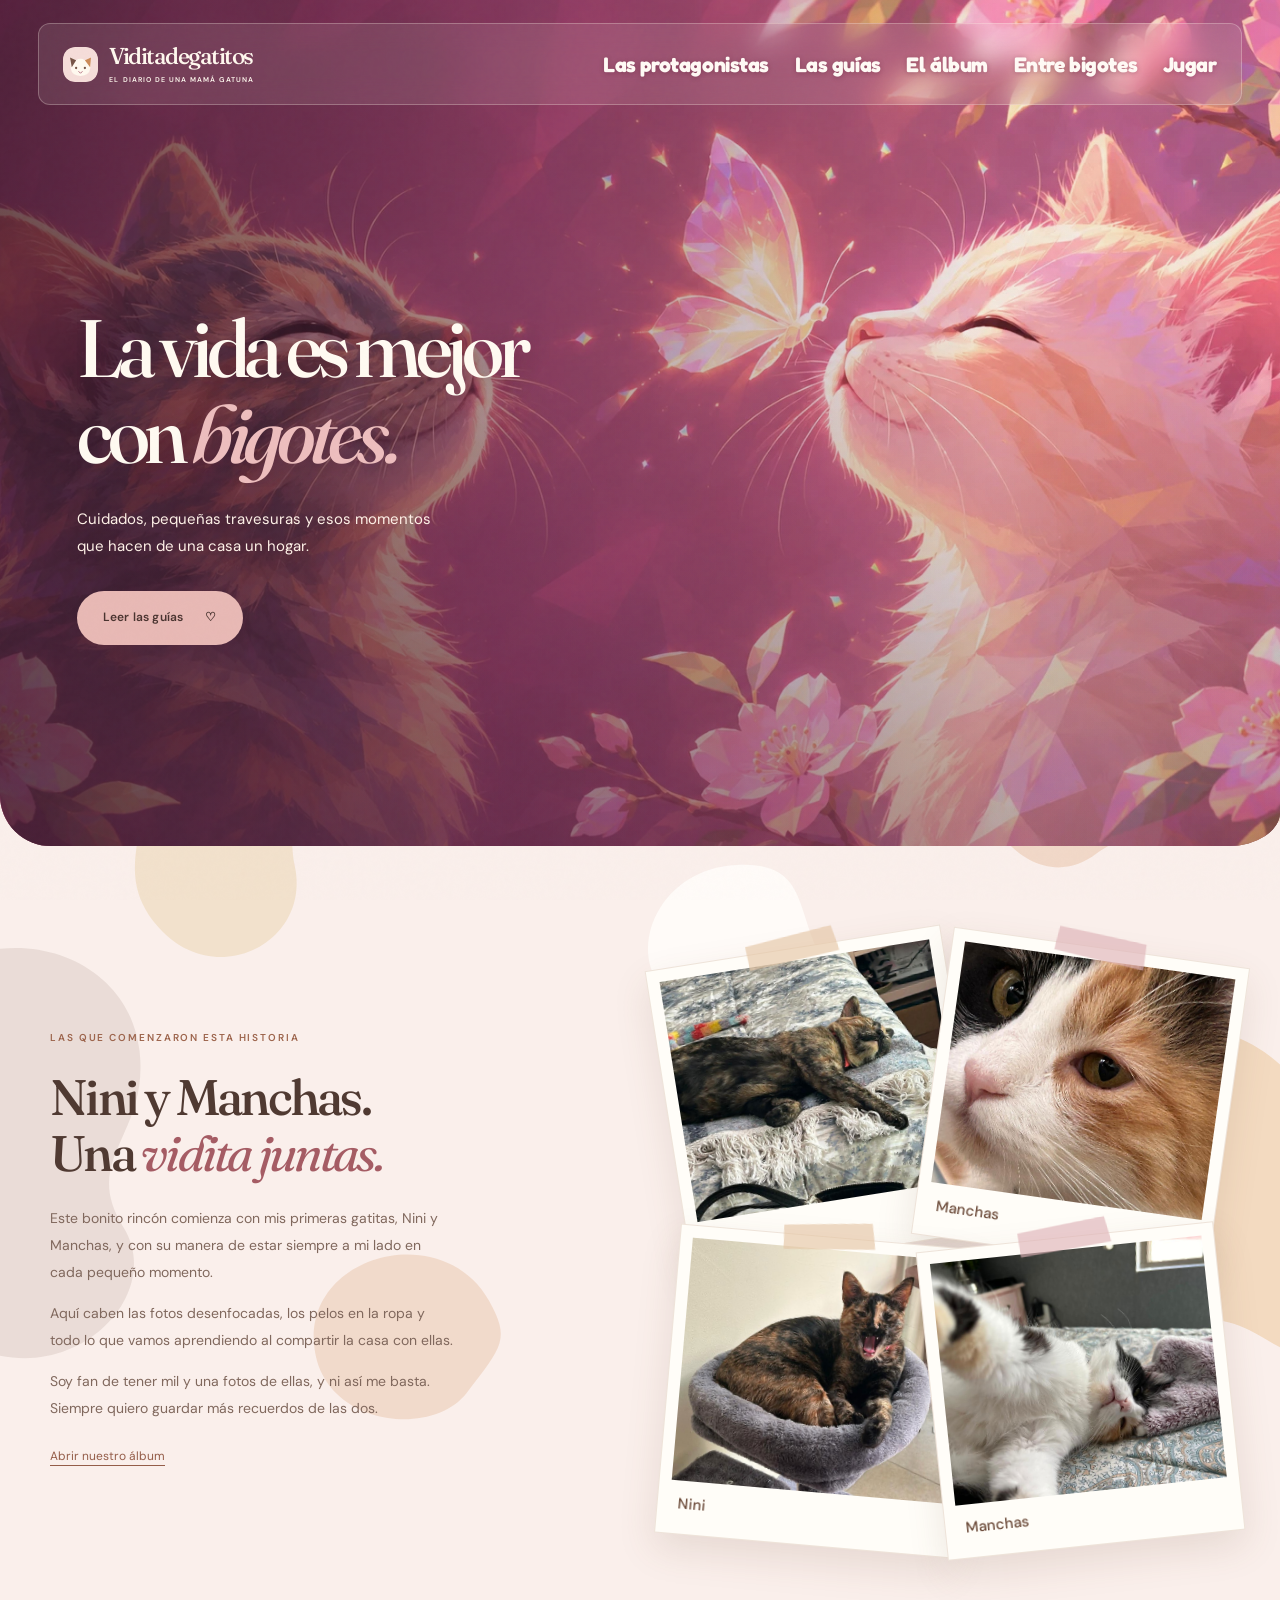
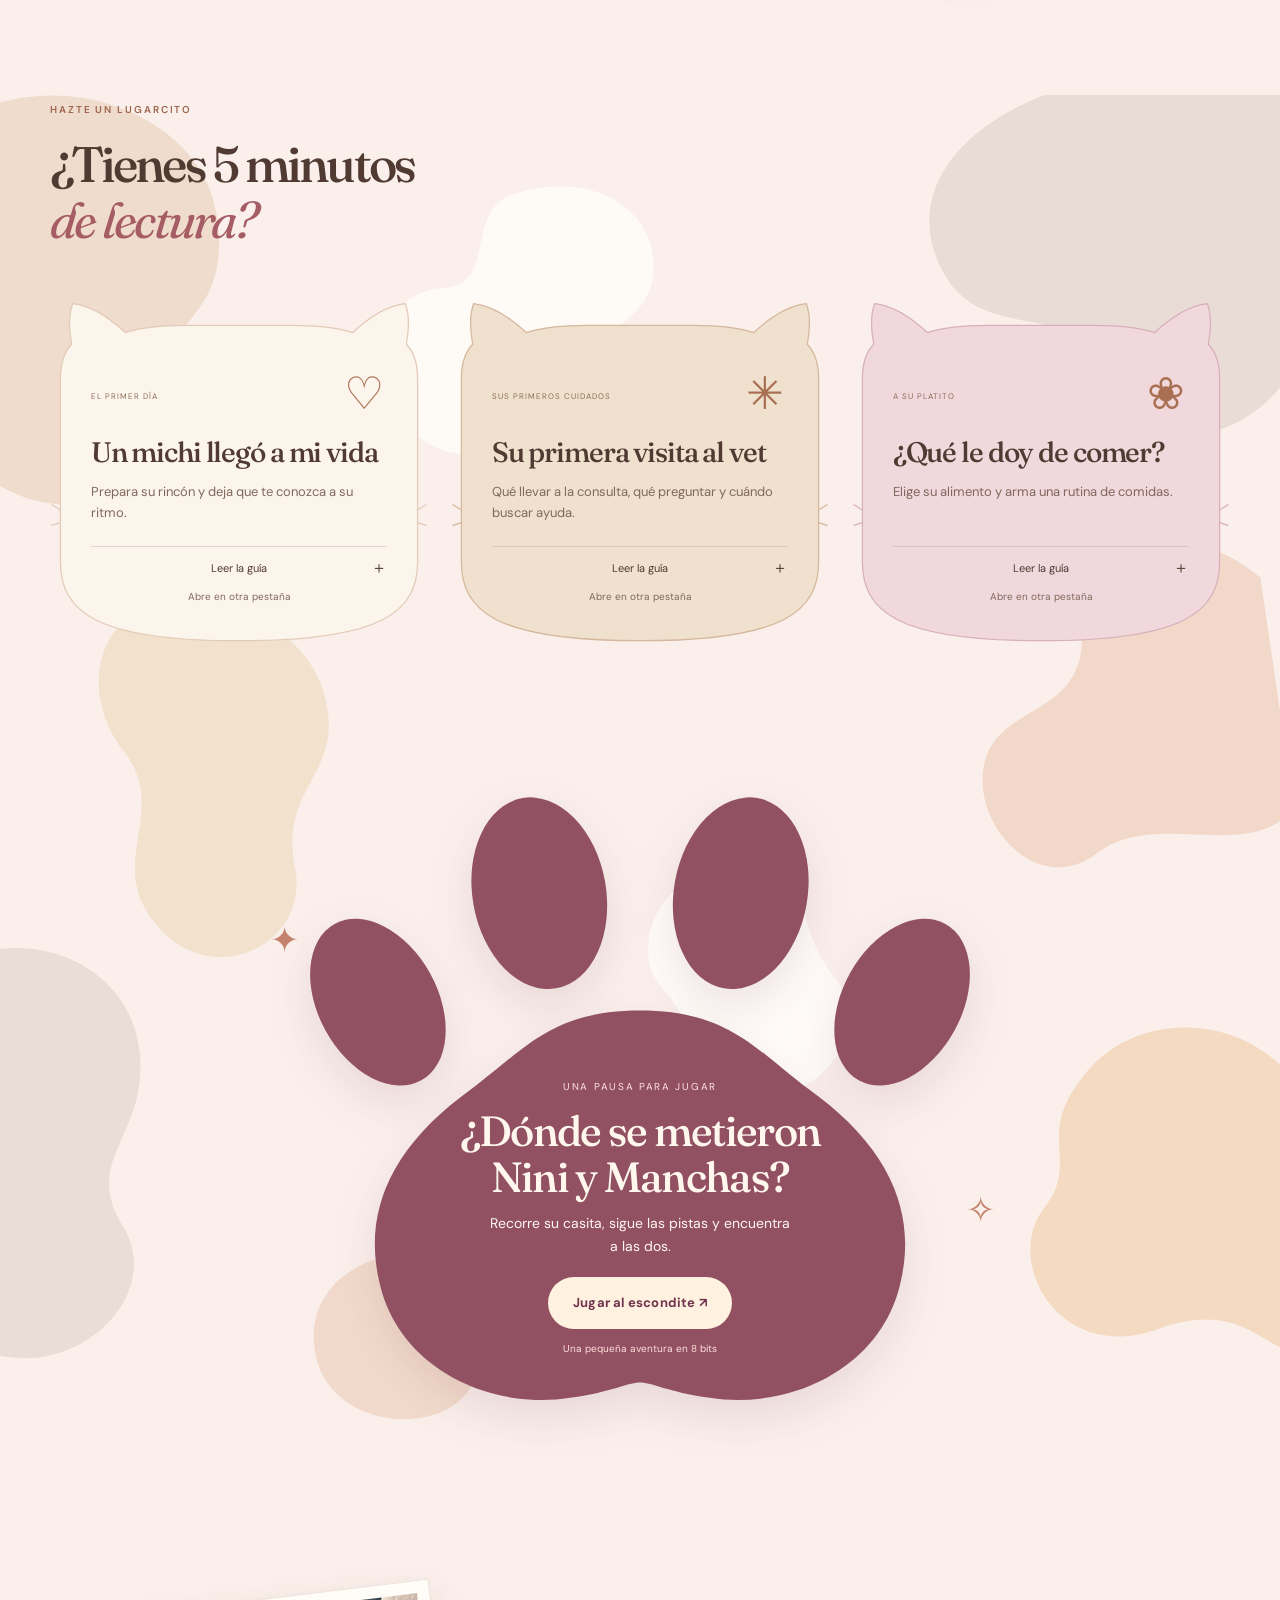
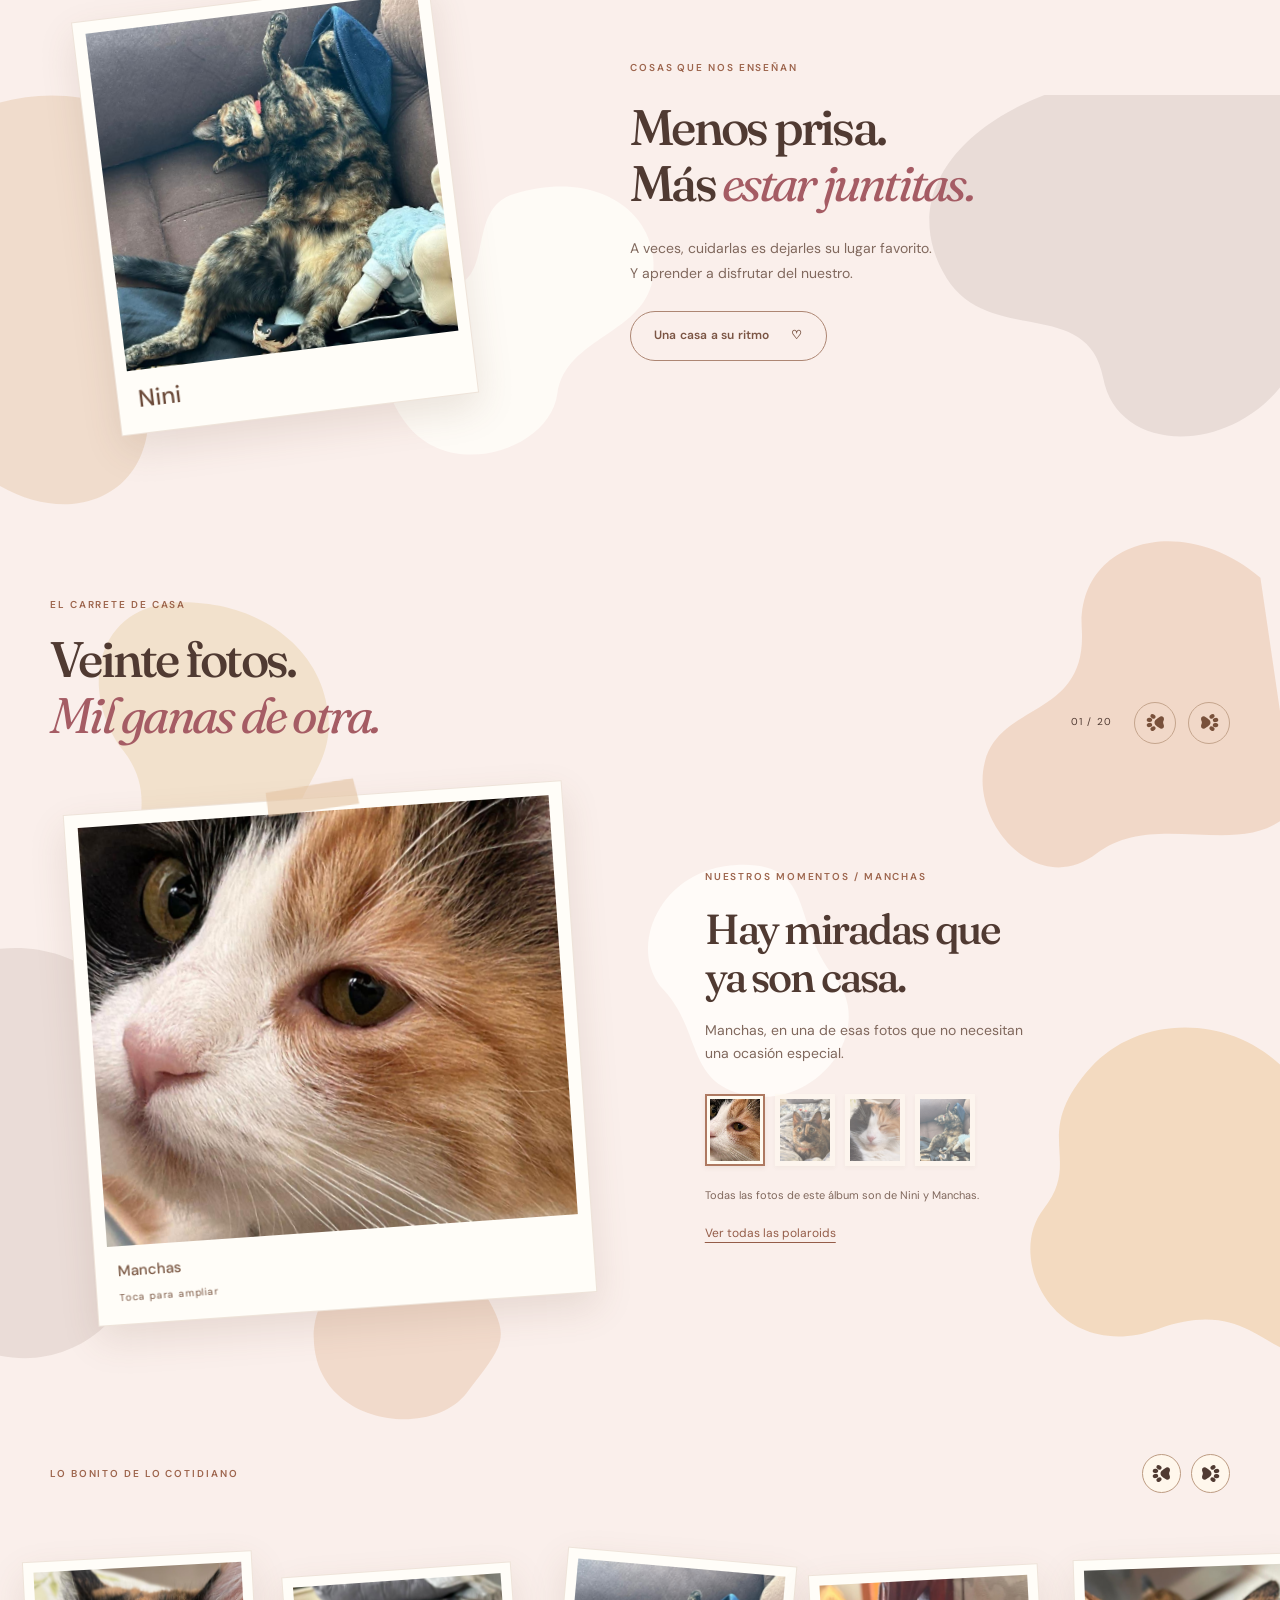
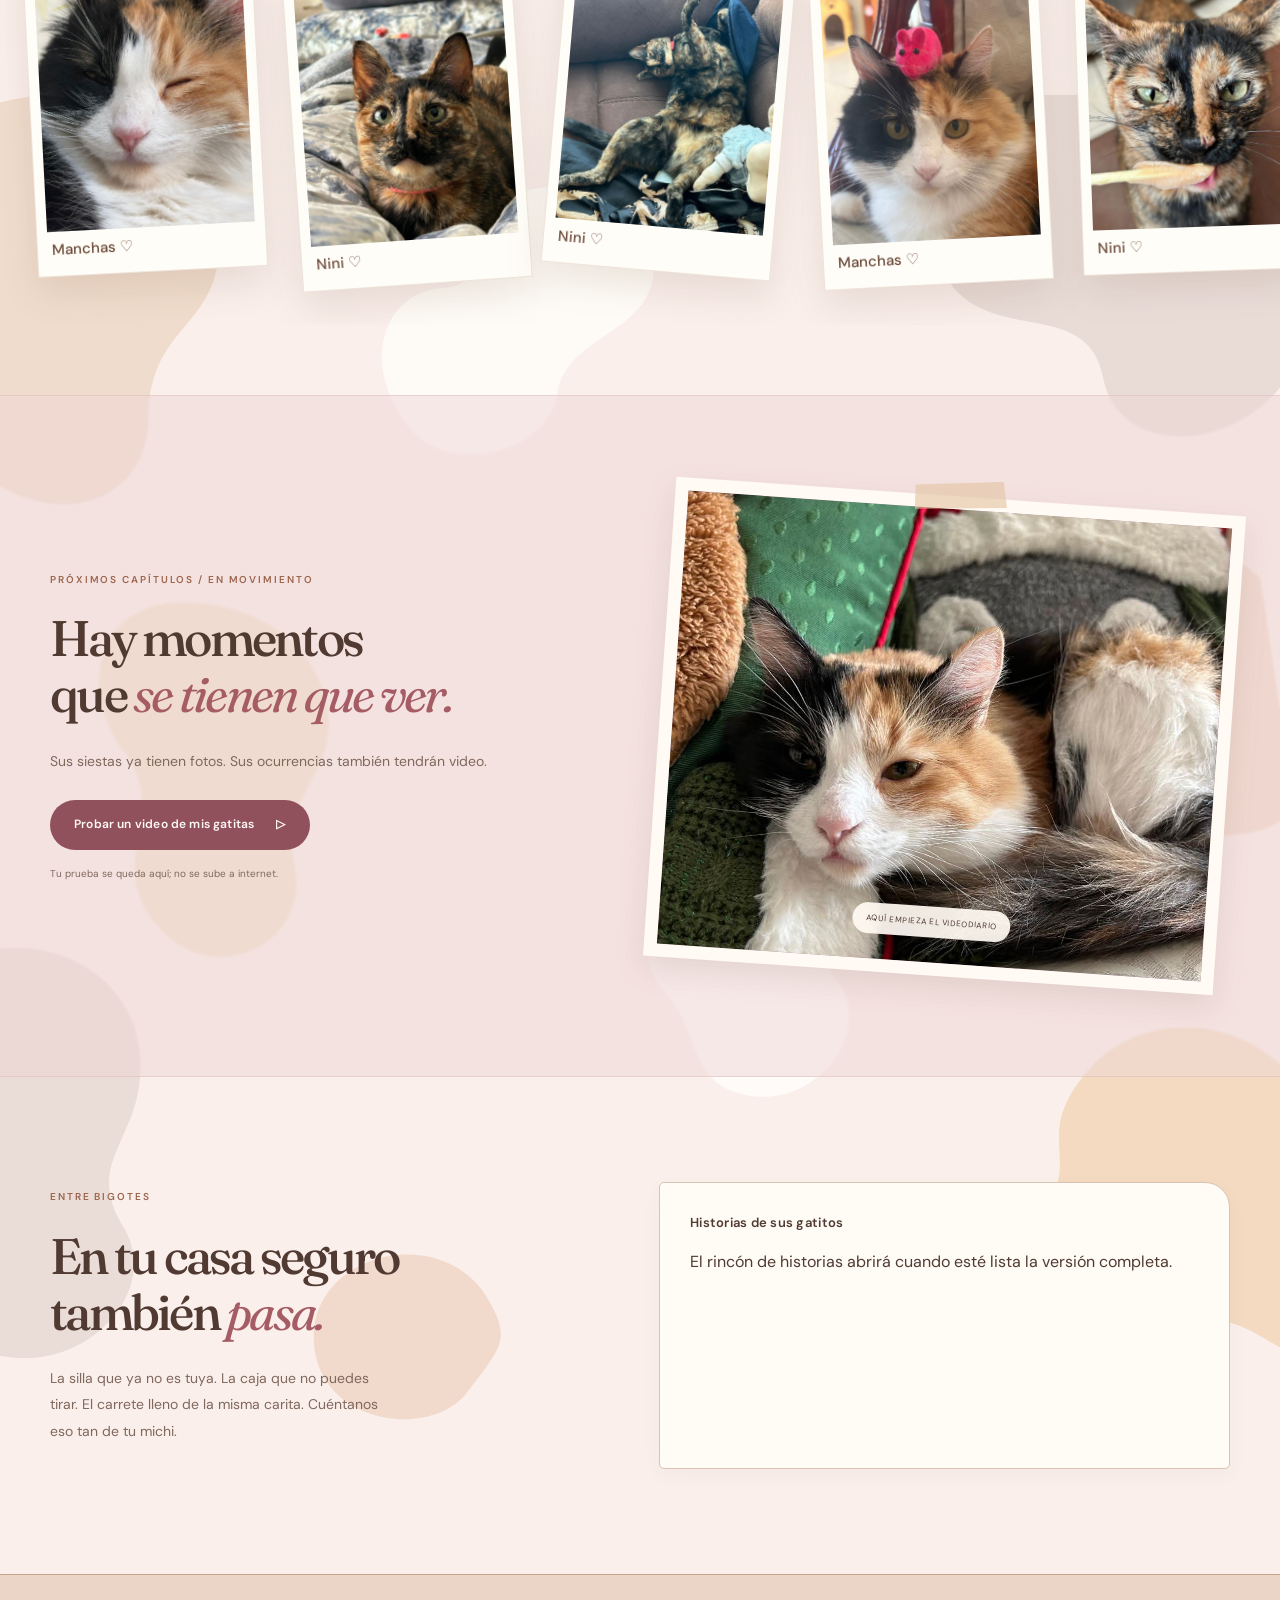
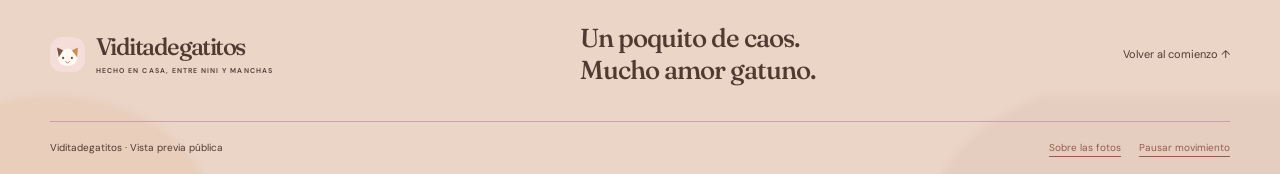
==== index.html @ 6cdc9542 "Corrige menú móvil con enlaces verticales sin desbordamiento" ====
<!doctype html>
<html lang="es"><head><meta charset="utf-8"><meta name="robots" content="noindex"><meta name="viewport" content="width=device-width,initial-scale=1"><meta name="theme-color" content="#f8e5df"><meta name="description" content="Viditadegatitos: el diario de una mamá gatuna. Guías para recibir, cuidar y alimentar a tu gatito, y el álbum de Nini y Manchas."><title>Viditadegatitos · El diario de una mamá gatuna</title><link rel="icon" href="favicon.svg" type="image/svg+xml"><link rel="stylesheet" href="base.css"><link rel="stylesheet" href="natural.css?v=menu-movil-15"><script defer src="home.js"></script><script defer src="natural.js"></script></head>
<body><a class="skip" href="#blog">Ir al diario</a><div class="reading-line" aria-hidden="true"><span></span></div>
<header class="header"><a class="brand" href="#inicio" aria-label="Viditadegatitos, inicio"><img src="favicon.svg" width="35" height="35" alt=""><span>Vidita<span class="brand-rest">degatitos</span><small>EL DIARIO DE UNA MAMÁ GATUNA</small></span></a><button class="menu-toggle" aria-expanded="false" aria-controls="navigation">Menú ☰</button><nav id="navigation" aria-label="Principal"><a href="#nosotras">Las protagonistas</a><a href="#blog">Las guías</a><a href="#album">El álbum</a><a href="#comunidad">Entre bigotes</a><a href="#rincon-juego">Jugar</a></nav></header>
<main id="inicio">
<section class="natural-hero illustrated-hero" aria-labelledby="hero-title">
<div class="hero-art"><img src="portada-prismatica.webp" alt="Ilustración prismática de Nini y un gatito crema frente a una mariposa luminosa" width="1672" height="941" fetchpriority="high"></div>
<div class="natural-hero-content wrap">
<h1 id="hero-title"><span class="line-mask"><span>La vida es mejor</span></span><span class="line-mask"><span>con <em>bigotes.</em></span></span></h1>
<p>Cuidados, pequeñas travesuras y esos momentos<br>que hacen de una casa un hogar.</p>
<div class="hero-actions"><a class="button primary" href="#blog">Leer las guías <span>♡</span></a></div>
</div>
</section>
<section class="section wrap meet-section" id="nosotras"><div class="meet-copy reveal"><span class="eyebrow">LAS QUE COMENZARON ESTA HISTORIA</span><h2>Nini y Manchas.<br>Una <em>vidita juntas.</em></h2><p>Este bonito rincón comienza con mis primeras gatitas, Nini y Manchas, y con su manera de estar siempre a mi lado en cada pequeño momento.</p><p>Aquí caben las fotos desenfocadas, los pelos en la ropa y todo lo que vamos aprendiendo al compartir la casa con ellas.</p><p>Soy fan de tener mil y una fotos de ellas, y ni así me basta. Siempre quiero guardar más recuerdos de las dos.</p><a href="#album" class="text-button">Abrir nuestro álbum</a></div><div class="meet-photos"><div class="meet-paw-trail" aria-hidden="true" inert></div><button class="polaroid meet-nini" data-photo="nini-dormida.png" data-caption="Nini"><span class="tape" aria-hidden="true"></span><img src="nini-dormida.png" alt="Nini dormida sobre una manta" loading="lazy"><span class="polaroid-caption">Nini</span></button><button class="polaroid meet-manchas" data-photo="manchas-primer-plano.png" data-caption="Manchas"><span class="tape" aria-hidden="true"></span><img src="manchas-primer-plano.png" alt="Primer plano de Manchas con los ojos abiertos" loading="lazy"><span class="polaroid-caption">Manchas</span></button><button class="polaroid meet-extra meet-extra-nini" data-photo="nini-rascador.png" data-caption="Nini"><span class="tape" aria-hidden="true"></span><img src="nini-rascador.png" alt="Nini bostezando en su rascador" loading="lazy"><span class="polaroid-caption">Nini</span></button><button class="polaroid meet-extra meet-extra-manchas" data-photo="manchas-recostada.png" data-caption="Manchas"><span class="tape" aria-hidden="true"></span><img src="manchas-recostada.png" alt="Manchas recostada junto a una manta" loading="lazy"><span class="polaroid-caption">Manchas</span></button></div></section>
<section class="section welcome wrap" id="blog" aria-labelledby="guide-heading"><div class="section-heading reveal"><div><span class="eyebrow">HAZTE UN LUGARCITO</span><h2 id="guide-heading">¿Tienes 5 minutos<br><em>de lectura?</em></h2></div></div><div class="door-grid"><a class="door reveal" href="primeros-dias.html" target="_blank" rel="noopener"><svg class="door-cat" viewBox="0 0 400 380" preserveAspectRatio="none" aria-hidden="true" focusable="false"><path class="door-cat-face" d="M 10,86 Q 10,61 22,48 Q 17,20 23,3 Q 49,6 79,35 Q 104,27 143,27 H 257 Q 296,27 321,35 Q 351,6 377,3 Q 383,20 378,48 Q 390,61 390,86 V 289 C 390,344 354,377 200,377 C 46,377 10,344 10,289 Z"/><path class="door-cat-whiskers" d="M 10,232 L 1,226 M 10,246 L 1,249 M 390,232 L 399,226 M 390,246 L 399,249"/></svg><span class="door-number">EL PRIMER DÍA</span><span class="door-symbol" aria-hidden="true">♡</span><h3>Un michi llegó a mi vida</h3><p>Prepara su rincón y deja que te conozca a su ritmo.</p><span class="door-action">Leer la guía <span aria-hidden="true">＋</span></span><span class="new-tab-note">Abre en otra pestaña</span></a><a class="door reveal" href="primeros-cuidados.html" target="_blank" rel="noopener"><svg class="door-cat" viewBox="0 0 400 380" preserveAspectRatio="none" aria-hidden="true" focusable="false"><path class="door-cat-face" d="M 10,86 Q 10,61 22,48 Q 17,20 23,3 Q 49,6 79,35 Q 104,27 143,27 H 257 Q 296,27 321,35 Q 351,6 377,3 Q 383,20 378,48 Q 390,61 390,86 V 289 C 390,344 354,377 200,377 C 46,377 10,344 10,289 Z"/><path class="door-cat-whiskers" d="M 10,232 L 1,226 M 10,246 L 1,249 M 390,232 L 399,226 M 390,246 L 399,249"/></svg><span class="door-number">SUS PRIMEROS CUIDADOS</span><span class="door-symbol" aria-hidden="true">✳</span><h3>Su primera visita al vet</h3><p>Qué llevar a la consulta, qué preguntar y cuándo buscar ayuda.</p><span class="door-action">Leer la guía <span aria-hidden="true">＋</span></span><span class="new-tab-note">Abre en otra pestaña</span></a><a class="door reveal" href="alimentacion.html" target="_blank" rel="noopener"><svg class="door-cat" viewBox="0 0 400 380" preserveAspectRatio="none" aria-hidden="true" focusable="false"><path class="door-cat-face" d="M 10,86 Q 10,61 22,48 Q 17,20 23,3 Q 49,6 79,35 Q 104,27 143,27 H 257 Q 296,27 321,35 Q 351,6 377,3 Q 383,20 378,48 Q 390,61 390,86 V 289 C 390,344 354,377 200,377 C 46,377 10,344 10,289 Z"/><path class="door-cat-whiskers" d="M 10,232 L 1,226 M 10,246 L 1,249 M 390,232 L 399,226 M 390,246 L 399,249"/></svg><span class="door-number">A SU PLATITO</span><span class="door-symbol" aria-hidden="true">❀</span><h3>¿Qué le doy de comer?</h3><p>Elige su alimento y arma una rutina de comidas.</p><span class="door-action">Leer la guía <span aria-hidden="true">＋</span></span><span class="new-tab-note">Abre en otra pestaña</span></a></div></section>
<section class="game-promotion wrap reveal" id="rincon-juego" aria-labelledby="game-promo-title">
<div class="game-paw">
<svg class="game-controller-shape" viewBox="0 0 400 600" preserveAspectRatio="none" aria-hidden="true" focusable="false">
<path class="controller-ears" d="M48 91L57 14Q61 2 73 8L132 48M268 48L327 8Q339 2 343 14L352 91"/>
<path class="controller-body" d="M94 49Q200 22 306 49C363 64 377 146 385 238L396 513Q400 565 370 579Q349 590 329 557L283 497Q270 481 247 481H153Q130 481 117 497L71 557Q51 590 30 579Q0 565 4 513L15 238C23 146 37 64 94 49Z"/>
<path class="controller-panel" d="M89 80Q200 53 311 80Q344 89 351 140L363 377Q366 421 332 430H68Q34 421 37 377L49 140Q56 89 89 80Z"/>
<g class="controller-dpad"><path d="M66 465H80V451H96V465H110V481H96V495H80V481H66Z"/></g>
<g class="controller-buttons"><circle cx="318" cy="452" r="10"/><circle cx="337" cy="474" r="10"/><circle cx="299" cy="474" r="10"/><circle cx="318" cy="496" r="10"/></g>
<circle class="controller-light" cx="195" cy="458" r="4"/><circle class="controller-light" cx="207" cy="458" r="4"/>
</svg>
<svg class="game-paw-shape" viewBox="0 0 720 640" preserveAspectRatio="none" aria-hidden="true" focusable="false">
<g fill="currentColor">
<ellipse cx="105" cy="222" rx="58" ry="87" transform="rotate(-29 105 222)"/>
<ellipse cx="262" cy="116" rx="65" ry="94" transform="rotate(-10 262 116)"/>
<ellipse cx="458" cy="116" rx="65" ry="94" transform="rotate(10 458 116)"/>
<ellipse cx="615" cy="222" rx="58" ry="87" transform="rotate(29 615 222)"/>
<path d="M360 230C272 230 246 270 194 308C129 355 87 417 107 497C127 580 216 619 292 607C334 601 348 592 360 592C372 592 386 601 428 607C504 619 593 580 613 497C633 417 591 355 526 308C474 270 448 230 360 230Z"/>
</g></svg>
<span class="game-paw-spark game-paw-spark-one" aria-hidden="true">✦</span>
<span class="game-paw-spark game-paw-spark-two" aria-hidden="true">✧</span>
<div class="game-paw-copy">
<span class="game-promo-label">UNA PAUSA PARA JUGAR</span>
<h2 id="game-promo-title"><span class="game-title-desktop">¿Dónde se metieron<br>Nini y Manchas?</span><span class="game-title-mobile">Encuentra a<br>Nini y Manchas</span></h2>
<p>Recorre su casita, sigue las pistas y encuentra a las dos.</p>
<a class="button game-promo-button" href="escondite.html"><span class="game-button-desktop">Jugar al escondite <span aria-hidden="true">↗</span></span><span class="game-button-mobile"><span aria-hidden="true">▶</span> JUGAR</span></a>
<span class="game-promo-detail">Una pequeña aventura en 8 bits</span>
</div></div></section>
<section class="breathing-section"><div class="wrap breathing-inner"><div class="breathing-photo reveal"><button class="polaroid" data-photo="foto-04.jpg" data-caption="Nini · hoy el plan es no tener plan"><img src="foto-04.jpg" alt="Nini descansando con una postura muy relajada en el sofá" loading="lazy"><span class="polaroid-caption">El plan de hoy: nada.</span></button></div><div class="reveal breathing-copy"><span class="eyebrow">COSAS QUE NOS ENSEÑAN</span><h2>Menos prisa.<br>Más <em>estar juntitas.</em></h2><p>A veces, cuidarlas es dejarles su lugar favorito.<br>Y aprender a disfrutar del nuestro.</p><button class="button outline" data-article="espacio">Una casa a su ritmo <span>♡</span></button><span class="handwritten">firmado: Nini, desde el sofá</span></div></div></section>
<section class="section wrap album-section-natural" id="album"><div class="section-heading reveal"><div><span class="eyebrow">EL CARRETE DE CASA</span><h2>Veinte fotos.<br><em>Mil ganas de otra.</em></h2></div><div class="album-controls"><span id="album-position" aria-live="polite">01 / 20</span><button id="album-prev" aria-label="Foto anterior"><svg class="paw-arrow paw-left" viewBox="0 0 32 32" aria-hidden="true" focusable="false" fill="currentColor"><ellipse cx="6.7" cy="12.2" rx="3.2" ry="4.2" transform="rotate(-28 6.7 12.2)"/><ellipse cx="12.2" cy="6.8" rx="3.2" ry="4.2" transform="rotate(-10 12.2 6.8)"/><ellipse cx="20" cy="6.8" rx="3.2" ry="4.2" transform="rotate(10 20 6.8)"/><ellipse cx="25.4" cy="12.2" rx="3.2" ry="4.2" transform="rotate(28 25.4 12.2)"/><path d="M16 14.5c-4.4 0-5.6 4.1-8.1 7.1-2.8 3.3-1.1 7.3 2.8 7.3 2.2 0 3.4-1.3 5.3-1.3s3.1 1.3 5.3 1.3c3.9 0 5.6-4 2.8-7.3-2.5-3-3.7-7.1-8.1-7.1z"/></svg></button><button id="album-next" aria-label="Foto siguiente"><svg class="paw-arrow paw-right" viewBox="0 0 32 32" aria-hidden="true" focusable="false" fill="currentColor"><ellipse cx="6.7" cy="12.2" rx="3.2" ry="4.2" transform="rotate(-28 6.7 12.2)"/><ellipse cx="12.2" cy="6.8" rx="3.2" ry="4.2" transform="rotate(-10 12.2 6.8)"/><ellipse cx="20" cy="6.8" rx="3.2" ry="4.2" transform="rotate(10 20 6.8)"/><ellipse cx="25.4" cy="12.2" rx="3.2" ry="4.2" transform="rotate(28 25.4 12.2)"/><path d="M16 14.5c-4.4 0-5.6 4.1-8.1 7.1-2.8 3.3-1.1 7.3 2.8 7.3 2.2 0 3.4-1.3 5.3-1.3s3.1 1.3 5.3 1.3c3.9 0 5.6-4 2.8-7.3-2.5-3-3.7-7.1-8.1-7.1z"/></svg></button></div></div><div class="album-stage reveal"><button class="album-main polaroid" id="album-main" data-photo="foto-01.jpg" data-caption="Manchas · un primer plano muy suyo"><span class="tape" aria-hidden="true"></span><img id="album-cover" src="foto-01.jpg" alt="Primer plano de Manchas, la gatita tricolor" loading="lazy"><span class="album-open">Manchas, muy de cerquita <small>toca para ampliar ♡</small></span></button><div class="album-story"><span class="eyebrow" id="album-tag">NUESTROS MOMENTOS / MANCHAS</span><h3 id="album-title">Hay miradas que<br>ya son casa.</h3><p id="album-description">Manchas, en una de esas fotos que no necesitan una ocasión especial.</p><span class="handwritten" id="album-note">una más para el carrete ♡</span><div class="album-thumbs"><button data-slide="0" class="selected" aria-label="Ver primer plano de Manchas" aria-pressed="true"><img src="foto-01.jpg" alt=""></button><button data-slide="15" aria-label="Ver primer plano de Nini" aria-pressed="false"><img src="foto-16.jpg" alt=""></button><button data-slide="19" aria-label="Ver Manchas guiñando un ojo" aria-pressed="false"><img src="foto-20.jpg" alt=""></button><button data-slide="3" aria-label="Ver Nini en el sofá" aria-pressed="false"><img src="foto-04.jpg" alt=""></button></div><small>Todas las fotos de este álbum son de Nini y Manchas.</small><button class="text-button contact-sheet-toggle" id="show-wall" aria-expanded="false" aria-controls="photo-wall">Ver todas las polaroids</button></div></div><div class="photo-wall" id="photo-wall" hidden></div></section>
<section class="section film-section" aria-label="Más recuerdos de las gatitas"><div class="film-heading wrap"><span class="eyebrow">LO BONITO DE LO COTIDIANO</span><span class="handwritten">desliza, hay más recuerdos…</span><div class="film-buttons"><button id="film-prev" aria-label="Recuerdos anteriores"><svg class="paw-arrow paw-left" viewBox="0 0 32 32" aria-hidden="true" focusable="false" fill="currentColor"><ellipse cx="6.7" cy="12.2" rx="3.2" ry="4.2" transform="rotate(-28 6.7 12.2)"/><ellipse cx="12.2" cy="6.8" rx="3.2" ry="4.2" transform="rotate(-10 12.2 6.8)"/><ellipse cx="20" cy="6.8" rx="3.2" ry="4.2" transform="rotate(10 20 6.8)"/><ellipse cx="25.4" cy="12.2" rx="3.2" ry="4.2" transform="rotate(28 25.4 12.2)"/><path d="M16 14.5c-4.4 0-5.6 4.1-8.1 7.1-2.8 3.3-1.1 7.3 2.8 7.3 2.2 0 3.4-1.3 5.3-1.3s3.1 1.3 5.3 1.3c3.9 0 5.6-4 2.8-7.3-2.5-3-3.7-7.1-8.1-7.1z"/></svg></button><button id="film-next" aria-label="Más recuerdos"><svg class="paw-arrow paw-right" viewBox="0 0 32 32" aria-hidden="true" focusable="false" fill="currentColor"><ellipse cx="6.7" cy="12.2" rx="3.2" ry="4.2" transform="rotate(-28 6.7 12.2)"/><ellipse cx="12.2" cy="6.8" rx="3.2" ry="4.2" transform="rotate(-10 12.2 6.8)"/><ellipse cx="20" cy="6.8" rx="3.2" ry="4.2" transform="rotate(10 20 6.8)"/><ellipse cx="25.4" cy="12.2" rx="3.2" ry="4.2" transform="rotate(28 25.4 12.2)"/><path d="M16 14.5c-4.4 0-5.6 4.1-8.1 7.1-2.8 3.3-1.1 7.3 2.8 7.3 2.2 0 3.4-1.3 5.3-1.3s3.1 1.3 5.3 1.3c3.9 0 5.6-4 2.8-7.3-2.5-3-3.7-7.1-8.1-7.1z"/></svg></button></div></div><div class="film-strip" id="film-strip" tabindex="0" aria-label="Carrusel de polaroids"></div></section>
<section class="video-section section" id="videos"><div class="wrap video-layout"><div class="video-copy reveal"><span class="eyebrow">PRÓXIMOS CAPÍTULOS / EN MOVIMIENTO</span><h2>Hay momentos<br>que <em>se tienen que ver.</em></h2><p>Sus siestas ya tienen fotos. Sus ocurrencias también tendrán video.</p><label class="button primary" for="video-file">Probar un video de mis gatitas <span>▷</span></label><input hidden type="file" id="video-file" accept="video/mp4,video/webm,video/ogg"><p class="quiet" id="video-status" role="status">Tu prueba se queda aquí; no se sube a internet.</p></div><div class="video-polaroid reveal"><span class="tape" aria-hidden="true"></span><div class="video-frame" id="video-preview"><img src="foto-13.jpg" alt="Manchas descansando en casa junto a una prenda navideña" loading="lazy"><span class="video-label">AQUÍ EMPIEZA EL VIDEODIARIO</span></div><span class="handwritten video-caption">escenas de una vidita con gatitos</span></div></div></section>
<section class="section wrap community" id="comunidad"><div class="community-intro reveal"><span class="eyebrow">ENTRE BIGOTES</span><h2>En tu casa seguro<br>también <em>pasa.</em></h2><p>La silla que ya no es tuya. La caja que no puedes tirar. El carrete lleno de la misma carita. Cuéntanos eso tan de tu michi.</p><span class="handwritten">aquí nos entendemos ♡</span></div><div class="comment-area reveal"><h3 class="community-subtitle">Historias de sus gatitos</h3><p>El rincón de historias abrirá cuando esté lista la versión completa.</p></div></section>
</main>
<footer><div class="footer-top wrap"><a class="brand" href="#inicio"><img src="favicon.svg" width="35" height="35" alt=""><span>Vidita<span class="brand-rest">degatitos</span><small>HECHO EN CASA, ENTRE NINI Y MANCHAS</small></span></a><p>Un poquito de caos.<br>Mucho amor gatuno.</p><a href="#inicio">Volver al comienzo ↑</a></div><div class="footer-bottom wrap"><span>Viditadegatitos · Vista previa pública</span><button class="text-button" id="credits">Sobre las fotos</button><button class="text-button" id="motion-toggle" aria-pressed="true">Pausar movimiento</button></div></footer>
<dialog id="reader" aria-label="Lectura del diario"><button class="close-dialog" aria-label="Cerrar artículo">×</button><div id="reader-content"></div></dialog><dialog id="lightbox" aria-label="Fotografía ampliada"><button class="close-dialog" aria-label="Cerrar fotografía">×</button><img id="lightbox-image" alt=""><p id="lightbox-caption" class="handwritten"></p></dialog><dialog id="journey" aria-labelledby="journey-title"><button class="close-dialog" aria-label="Cerrar recorrido">×</button><div id="journey-content"></div></dialog><div id="toast" role="status" aria-live="polite"></div>
</body></html>
---- base.css ----
@import url('https://fonts.googleapis.com/css2?family=Cormorant+Garamond:ital,wght@0,400;0,500;0,600;1,400;1,500&family=DM+Sans:wght@400;500;600;700&family=Caveat:wght@400;500&display=swap');
:root{--paper:#fff9f4;--pink:#f6d4de;--light:#fceaf0;--rose:#863853;--ink:#593541;--muted:#826871;--line:#dec6cb;--serif:'Cormorant Garamond',Georgia,serif;--sans:'DM Sans',Arial,sans-serif;--hand:'Caveat','Segoe Print',cursive}*{box-sizing:border-box}html{scroll-behavior:smooth;scroll-padding-top:85px}body{margin:0;background:var(--paper);color:var(--ink);font:16px/1.65 var(--sans)}h1,h2,h3,p,figure{margin:0}h1,h2,h3{font-family:var(--serif);font-weight:500;line-height:1.04}h2{font-size:clamp(40px,4.6vw,65px);letter-spacing:-.035em}h2 em,h1 em{font-weight:400;color:var(--rose)}a{color:inherit;text-decoration:none}button,input,textarea{font:inherit;color:inherit}button{cursor:pointer}button,a,label{-webkit-tap-highlight-color:transparent}img{max-width:100%;display:block;object-fit:cover}button:focus-visible,a:focus-visible,input:focus-visible,textarea:focus-visible{outline:3px solid #a35474;outline-offset:5px}button{border:0}button:disabled{opacity:.5;cursor:default}.wrap{width:min(1240px,calc(100% - 100px));margin-inline:auto}.eyebrow{font:600 10px/1.6 var(--sans);letter-spacing:.19em;color:var(--rose)}.announcement{background:var(--rose);color:#fff0f4;font-size:11px;letter-spacing:.03em;text-align:center;padding:7px 15px}.announcement span{margin-left:20px}.header{position:sticky;top:0;z-index:30;display:flex;justify-content:space-between;align-items:center;gap:25px;padding:18px 4%;background:#fff9f4ed;backdrop-filter:blur(12px);border-bottom:1px solid #dec6cb80}.brand{font-family:var(--serif);font-size:27px;display:flex;gap:13px;align-items:center;line-height:1.05}.brand-icon{color:var(--rose);font-size:37px}.brand small{display:block;font:500 8px var(--sans);letter-spacing:.15em;margin-top:7px}.header nav{display:flex;gap:30px;font-size:12px}.header nav a{position:relative}.header nav a:after{content:'';position:absolute;bottom:-6px;left:0;right:100%;height:1px;background:var(--rose);transition:right .2s}.header nav a:hover:after{right:0}.saved-open{background:transparent;font-size:30px;line-height:1;padding:5px 10px;display:flex;gap:8px;align-items:center}.saved-open span{font-size:11px}.menu-toggle{display:none}.hero{padding:20px 22px 0}.scene{position:relative;height:min(665px,calc(100vh - 155px));min-height:510px;overflow:hidden;background:#f6d9d5}.scene-art{position:absolute;height:100%;width:100%;object-position:center 58%;transition:filter 1.2s,transform 1.2s}.scene-wash{position:absolute;inset:0;background:linear-gradient(90deg,#fff3ecdb 0%,#fff3ec96 28%,transparent 59%);pointer-events:none}.hero-copy{position:absolute;left:5%;top:13%;width:55%;z-index:2;pointer-events:none}.hero-copy h1{font-size:clamp(45px,5.5vw,83px);letter-spacing:-.045em;margin:20px 0 24px}.hero-copy>p:not(.eyebrow){font-size:15px;color:#694a51;line-height:1.8;margin-bottom:28px}.button{display:inline-flex;align-items:center;justify-content:center;gap:22px;padding:14px 23px;font-size:12px;font-weight:600;letter-spacing:.015em;border:1px solid transparent;transition:transform .25s,background .25s;pointer-events:auto}.button:hover{transform:translateY(-3px)}.primary{background:var(--rose);color:white}.primary:hover{background:#6d2942}.outline{background:transparent;border-color:#b48392;color:var(--rose)}.handwritten{font:500 25px/1.3 var(--hand);color:var(--rose)}.hero-copy>.handwritten{display:block;transform:rotate(-4deg);margin:17px 0 0 35px}.scene-hint{position:absolute;left:5%;bottom:27px;font-size:9px;font-weight:600;letter-spacing:.12em;display:flex;gap:10px;align-items:center;background:#fff9f4d9;padding:10px 14px}.hint-dot{width:6px;height:6px;background:var(--rose);border-radius:50%}.hotspot{position:absolute;z-index:3;background:transparent;padding:10px;display:flex;align-items:center;gap:8px;transform:translate(-50%,-50%);isolation:isolate}.hotspot>span{height:35px;width:35px;display:grid;place-items:center;border:1px solid #fff9f4;border-radius:50%;background:#fff9f4df;color:var(--rose);font-size:25px;box-shadow:0 0 0 7px #fff5f24d;transition:transform .3s}.hotspot:hover>span,.hotspot:focus-visible>span{transform:scale(1.15);background:var(--rose);color:white}.hotspot b{background:#fff9f4eb;padding:5px 9px;font-size:10px;line-height:1.4;font-weight:500;opacity:0;transform:translateX(-4px);transition:.2s;white-space:nowrap}.hotspot:hover b,.hotspot:focus-visible b,.scene.exploring .hotspot b{opacity:1;transform:none}.hs-books{left:51%;top:78%}.hs-cat{left:77%;top:59%}.hs-bowl{left:85%;top:85%}.hs-window{left:83%;top:28%}.hotspot.discovered>span{background:var(--rose);color:white}.discovery{position:absolute;right:25px;bottom:23px;background:#fff9f4e8;padding:9px 14px;font-size:10px;display:flex;gap:15px;align-items:center}.discovery span:last-child{font-size:16px;letter-spacing:3px;color:var(--rose)}.scene-response{position:absolute;z-index:6;right:5%;top:8%;background:#fff9f4f5;border:1px solid #dcaebf;padding:18px 22px;width:min(300px,65%);font-family:var(--hand);font-size:24px;line-height:1.3;box-shadow:0 5px 30px #733c4c16}.scene-response[hidden]{display:none}.scene.evening .scene-art{filter:sepia(.12) saturate(.85) brightness(.8) hue-rotate(328deg)}.scene.evening{background:#be8194}.hero-caption{display:flex;justify-content:space-between;gap:20px;padding:17px 0;font-size:9px;letter-spacing:.1em;color:var(--muted);align-items:center}.hero-caption button{background:transparent;padding:0;border-bottom:1px solid var(--line);font-size:11px;letter-spacing:0}.ribbon{background:var(--pink);padding:15px 20px;display:flex;justify-content:space-around;gap:25px;overflow:hidden;white-space:nowrap;font-size:9px;letter-spacing:.16em;border-block:1px solid #e5b7c6}.ribbon i{font-size:19px;font-style:normal;line-height:1;color:var(--rose)}.section{padding-block:85px}.welcome{text-align:center}.welcome h2{margin:17px 0}.welcome>p{font-size:14px;color:var(--muted)}.door-grid{display:grid;grid-template-columns:repeat(3,1fr);gap:20px;margin-top:43px}.door{text-align:left;background:#f9e2e8;border:1px solid #eac4cf;padding:26px 28px 0;position:relative;overflow:hidden;transition:transform .3s,box-shadow .3s}.door:nth-child(2){background:#f3e6d2;border-color:#e3cfb5}.door:nth-child(3){background:#ece6ef;border-color:#d7c9dc}.door:hover{transform:translateY(-7px);box-shadow:0 12px 30px #5c304514}.door-number{font-size:8px;letter-spacing:.13em}.door-symbol{font-size:50px;line-height:1;display:block;color:var(--rose);margin:23px 0 15px;transition:transform .4s}.door:hover .door-symbol{transform:rotate(15deg)}.door h3{font-size:36px;letter-spacing:-.02em}.door p{font-size:12px;color:var(--muted);margin:17px 0 23px}.door-action{display:flex;justify-content:space-between;gap:12px;border-top:1px solid #c8a9b278;padding:16px 0;font-size:10px}.door-action>span{font-size:17px;line-height:1}.journal-section{background:#fbeef0;border-block:1px solid #ecd8df}.section-heading{display:flex;justify-content:space-between;align-items:end;gap:35px;margin-bottom:35px}.section-heading h2{margin-top:15px}.journal-tools{width:260px;flex-shrink:0}.search-label{font-size:11px;font-weight:500}.search-box{display:flex;align-items:center;gap:12px;border-bottom:1px solid #b88e9d;margin:9px 0 12px;padding:0 0 7px}.search-box>span{font-size:27px}.search-box input{width:100%;font-size:12px;background:transparent;border:0;padding:0;min-width:0}.text-button{background:transparent;padding:0;font-size:11px;text-decoration:underline;text-underline-offset:5px;color:var(--rose)}.filters{display:flex;gap:8px;flex-wrap:wrap;margin-bottom:15px}.filters button{border:1px solid #dbb9c6;background:transparent;padding:8px 15px;border-radius:30px;font-size:11px;transition:background .2s}.filters button.active{background:var(--rose);color:white;border-color:var(--rose)}.result-count{font-size:10px;color:var(--muted);margin-bottom:22px}.articles{display:grid;grid-template-columns:repeat(3,1fr);gap:40px 25px}.article-card{position:relative}.card-image{height:265px;position:relative;overflow:hidden;background:#e7c6ce;width:100%;padding:0;text-align:left}.card-image img{width:100%;height:100%;transition:transform .6s}.card-image:hover img{transform:scale(1.06)}.pill{background:var(--paper);color:var(--rose);font-size:9px;letter-spacing:.04em;padding:6px 10px;display:inline-block}.card-image .pill{position:absolute;bottom:14px;left:14px}.card-meta{font-size:9px;letter-spacing:.08em;color:var(--muted);margin:17px 0 9px}.article-card h3{font-size:28px;line-height:1.1;letter-spacing:-.02em;margin-bottom:12px;padding-right:20px}.article-card>p{font-size:13px;color:var(--muted);margin-bottom:17px;line-height:1.7}.favorite{position:absolute;top:12px;right:12px;background:#fff9f4ef;color:var(--rose);width:34px;height:34px;border-radius:50%;font-size:25px;line-height:1;transition:transform .2s}.favorite:hover{transform:scale(1.12)}.favorite[aria-pressed=true]{background:var(--rose);color:white}.local-note{font-size:10px;color:var(--muted);margin-top:30px}.empty-results{grid-column:1/-1;background:var(--paper);padding:35px;text-align:center}.empty-results h3{font-size:30px;margin-bottom:15px}.empty-results p{font-size:13px;color:var(--muted);margin-bottom:20px}.quote-section{text-align:center;padding:80px 25px;background:#f0ddcf;position:relative;overflow:hidden}.quote-flower{display:block;font-size:55px;line-height:1.3;color:#a76e79}.quote-section h2{margin:20px 0 30px}.quote-section .handwritten{display:block;margin-top:20px;transform:rotate(-3deg)}.album-controls{display:flex;align-items:center;gap:12px}.album-controls>span{font-size:10px;letter-spacing:.12em;margin-right:10px}.album-controls button{background:transparent;border:1px solid #cba6b5;border-radius:50%;width:37px;height:37px;font-size:25px;line-height:1}.album-controls button:hover{background:var(--pink)}.album-stage{display:grid;grid-template-columns:1.1fr 1fr;gap:70px;align-items:center}.album-main{padding:0;position:relative;background:#eac9bf;overflow:hidden;width:100%;aspect-ratio:1.1}.album-main>img{height:100%;width:100%;transition:transform .5s}.album-main:hover>img{transform:scale(1.04)}.album-open{position:absolute;bottom:20px;left:20px;background:#fff9f4e6;padding:8px 12px;font-size:9px;letter-spacing:.1em}.album-story h3{font-size:49px;letter-spacing:-.03em;margin:18px 0}.album-story>p{font-size:14px;max-width:330px;color:var(--muted);margin-bottom:20px}.album-thumbs{display:flex;gap:10px;margin:28px 0 20px}.album-thumbs button{width:64px;height:70px;padding:3px;border:1px solid transparent;background:transparent;opacity:.65}.album-thumbs button.selected{border-color:var(--rose);opacity:1}.album-thumbs img{width:100%;height:100%}.album-story small{font-size:10px;color:var(--muted);display:block;max-width:290px}.video-section{background:#f7d9e3}.video-layout{display:grid;grid-template-columns:1fr 1.1fr;gap:70px;align-items:center}.video-copy h2{margin:18px 0 25px}.video-copy>p{font-size:13px;line-height:1.9;color:var(--muted);margin-bottom:25px}.video-copy .quiet{font-size:10px;margin-top:14px}.video-frame{position:relative;aspect-ratio:1.2;background:#b599a6;overflow:hidden;border-radius:50% 50% 0 0}.video-frame img{width:100%;height:100%}.video-label{position:absolute;bottom:25px;left:50%;transform:translateX(-50%);background:#fff9f4dc;padding:9px 13px;font-size:9px;white-space:nowrap;letter-spacing:.08em}.video-frame video{height:100%;width:100%;background:#392432}.community{display:grid;grid-template-columns:1fr 1.1fr;gap:75px}.community h2{margin:20px 0 24px}.community-intro>p{font-size:14px;color:var(--muted);max-width:330px;margin-bottom:25px}.empty-comments{font:28px/1.3 var(--hand);color:#a27887;border-bottom:1px dashed var(--line);padding:0 0 25px;margin-bottom:25px}.field{margin-bottom:17px}.field label{display:block;font-size:11px;margin-bottom:7px}.field input,.field textarea{width:100%;background:transparent;border:1px solid var(--line);font-size:13px;padding:12px 15px;border-radius:0}.field textarea{resize:vertical}.form-bottom{display:flex;justify-content:space-between;align-items:center;gap:20px}.form-bottom>span{font-size:9px;max-width:180px;color:var(--muted)}.form-bottom .button{font-size:10px;padding:12px 18px;white-space:nowrap}#comment-status{font-size:11px;color:var(--rose);margin-top:15px}#comment-list{max-height:280px;overflow:auto}.comment{padding:16px;background:var(--light);margin-bottom:15px}.comment strong{font-size:12px}.comment p{font-size:13px;white-space:pre-wrap;overflow-wrap:anywhere}.quiet{font-size:12px;color:var(--muted)}.comment .quiet{font-size:10px}.future-game{display:flex;align-items:center;gap:25px;padding:35px 0;border-top:1px solid var(--line);margin-bottom:60px}.future-game>span:first-child{font-size:50px;color:var(--rose)}.future-game h2{font-size:35px;margin:6px 0}.future-game p{font-size:12px;color:var(--muted);max-width:460px}.future-game>.handwritten{margin-left:auto;transform:rotate(-4deg);font-size:22px}footer{background:#eac5d2;padding-block:42px 18px}.footer-top{display:flex;justify-content:space-between;align-items:center;gap:25px;padding-bottom:35px}.footer-top p{font:25px/1.2 var(--serif)}.footer-top>a:last-child{font-size:11px}.footer-bottom{border-top:1px solid #cc9eae;padding-top:18px;display:flex;justify-content:space-between;font-size:9px;gap:15px}.footer-bottom button{font-size:9px}dialog{background:var(--paper);color:var(--ink);width:min(740px,calc(100% - 30px));max-height:90vh;overflow:auto;border:1px solid var(--line);padding:40px;box-shadow:0 20px 100px #44223340}dialog::backdrop{background:#3e2539a6;backdrop-filter:blur(4px)}.close-dialog{position:sticky;top:0;float:right;width:34px;height:34px;background:var(--pink);font-size:25px;line-height:1;z-index:3;border-radius:50%}#reader h2{font-size:43px;margin:20px 0}#reader img{max-height:320px;width:100%;margin:25px 0}#reader h3{font-size:30px;margin:25px 0 12px}#reader p{margin-bottom:15px;font-size:16px}#reader li{margin-bottom:10px}#reader .article-note{font-size:12px;color:var(--muted);border-top:1px solid var(--line);padding-top:17px;margin-top:30px}.source-link{text-decoration:underline;color:var(--rose)}#lightbox{padding:18px;text-align:center;width:min(850px,calc(100% - 30px))}#lightbox-image{max-height:70vh;object-fit:contain;margin:auto}#lightbox-caption{margin:15px 0}body.modal-open{overflow:hidden}#journey{max-width:650px}#journey h2{font-size:44px;margin:20px 0}#journey p{font-size:14px;color:var(--muted);margin:18px 0}.journey-progress{display:flex;gap:5px;margin:25px 0}.journey-progress span{height:3px;background:#e5cbd3;flex:1}.journey-progress span.done{background:var(--rose)}.journey-options{display:grid;gap:12px;margin:23px 0}.journey-options button{padding:18px 20px;border:1px solid var(--line);background:var(--light);font-size:14px;text-align:left;transition:background .2s}.journey-options button:hover{background:var(--pink)}.journey-controls{display:flex;gap:20px;align-items:center;margin-top:20px}.recommendation{padding:22px;background:var(--light);margin:20px 0}.recommendation h3{font-size:29px;margin-bottom:10px}.recommendation .text-button{font-size:12px}.reader-progress{position:sticky;top:-40px;height:3px;background:var(--pink);z-index:2;margin:-40px -40px 30px}.reader-progress span{display:block;height:100%;background:var(--rose);width:0}.reader-actions{display:flex;align-items:center;gap:20px;margin-bottom:20px}.reader-actions button{position:static;border-radius:0;width:auto;height:auto;font-size:12px;padding:8px 12px}.skip{position:fixed;top:-100px;left:15px;padding:10px;background:white;z-index:100}.skip:focus{top:10px}#toast{position:fixed;bottom:25px;left:50%;transform:translate(-50%,20px);max-width:calc(100% - 30px);background:var(--rose);color:white;z-index:100;padding:13px 24px;font-size:12px;opacity:0;pointer-events:none;transition:.25s;text-align:center}#toast.visible{opacity:1;transform:translate(-50%,0)}
@media(min-width:1600px){.scene{height:730px}.hero-copy{top:18%}}
@media(max-width:1050px){.wrap{width:calc(100% - 60px)}.header nav{gap:18px}.hero-copy{left:4%;width:65%}.hero-copy h1{font-size:64px}.hero-copy .eyebrow{font-size:9px}.scene{min-height:490px;height:550px}.door{padding-inline:20px}.door h3{font-size:30px}.album-stage,.video-layout{gap:40px}.community{gap:40px}.card-image{height:225px}.article-card h3{font-size:26px}.hero-caption>span:nth-child(2){display:none}.hs-cat{left:80%}.hs-books{left:56%}.hs-window{left:85%}.hero-copy>p:not(.eyebrow){font-size:14px}}
@media(max-width:760px){html{scroll-padding-top:80px}.wrap{width:calc(100% - 36px)}.header{padding:15px 18px;gap:15px;flex-wrap:wrap}.brand{font-size:24px}.brand small{font-size:7px;letter-spacing:.1em}.brand-icon{font-size:31px}.header nav{display:none;width:100%;order:4;gap:20px;border-top:1px solid var(--line);padding-top:14px;justify-content:space-between;font-size:11px}.header nav.open{display:flex}.menu-toggle{display:block;background:transparent;font-size:11px;padding:5px;margin-left:auto}.saved-open{font-size:25px;padding-inline:0;gap:5px}.announcement{font-size:9px}.hero{padding:10px 10px 0}.scene{height:730px;min-height:0;max-height:none}.scene-art{object-position:72% bottom;height:65%;bottom:0}.scene-wash{background:linear-gradient(#fff1eb 0%,#fff1eb 30%,#fff1ebd1 40%,transparent 59%)}.hero-copy{top:26px;left:7%;width:87%}.hero-copy h1{font-size:53px;margin:17px 0 19px}.hero-copy>p:not(.eyebrow){font-size:13px;margin-bottom:20px}.hero-copy .button{font-size:11px;padding:12px 18px}.hero-copy>.handwritten{display:inline-block;margin:0 0 0 12px;font-size:22px;max-width:130px;vertical-align:middle}.hero-copy .eyebrow{font-size:8px}.scene-hint{bottom:60px;left:6%;font-size:7px;padding:8px 10px;gap:7px}.discovery{bottom:15px;left:6%;right:auto;font-size:9px;padding:8px 10px}.hotspot>span{width:31px;height:31px;font-size:22px;box-shadow:0 0 0 5px #fff5f24d}.hotspot{padding:6px}.hotspot b{font-size:8px;padding:4px 6px}.hs-cat{left:63%;top:73%}.hs-window{left:76%;top:49%}.hs-books{left:35%;top:81%}.hs-bowl{left:82%;top:88%}.scene-response{top:auto;bottom:190px;right:5%;font-size:22px;max-width:260px}.hero-caption{font-size:7px;padding:12px 4px;gap:8px}.hero-caption button{font-size:9px}.ribbon{gap:24px;justify-content:start;font-size:8px;padding-block:13px}.section{padding-block:55px}h2{font-size:43px}.welcome>.eyebrow{font-size:8px}.welcome h2{font-size:42px}.welcome>p{font-size:12px}.door-grid{grid-template-columns:1fr;gap:13px;margin-top:28px}.door{padding:20px 24px 0;display:grid;grid-template-columns:1fr 50px}.door-number{grid-column:1/-1;font-size:8px}.door-symbol{grid-column:2;grid-row:2/4;font-size:43px;margin:23px 0 0}.door h3{font-size:34px;grid-column:1;margin-top:15px}.door h3 br{display:none}.door p{grid-column:1;grid-row:3;margin:10px 0 17px}.door-action{grid-column:1/-1;padding:13px 0}.section-heading{display:block;margin-bottom:25px}.section-heading h2{font-size:43px}.journal-tools{width:100%;margin-top:25px}.search-label{font-size:11px}.search-box input{font-size:13px}.filters{gap:7px}.filters button{font-size:10px;padding:8px 12px}.articles{grid-template-columns:repeat(2,1fr);gap:30px 15px}.card-image{height:190px}.card-image .pill{font-size:8px;padding:5px 7px;left:9px;bottom:9px}.article-card h3{font-size:25px}.article-card>p{font-size:12px}.card-meta{font-size:8px;line-height:1.6}.favorite{width:30px;height:30px;font-size:23px;top:8px;right:8px}.quote-section{padding-block:55px}.quote-section h2{font-size:43px}.quote-section>.eyebrow{font-size:8px}.album-controls{margin-top:25px;justify-content:end}.album-stage{grid-template-columns:1fr;gap:25px}.album-main{aspect-ratio:1.2}.album-story h3{font-size:42px}.album-story .eyebrow{font-size:9px}.album-story>p{max-width:none}.album-thumbs{margin:22px 0 15px}.video-layout{grid-template-columns:1fr;gap:30px}.video-copy h2{font-size:43px}.video-frame{aspect-ratio:1.2}.community{grid-template-columns:1fr;gap:30px}.community-intro>p{max-width:none}.community h2{font-size:43px}.form-bottom{gap:15px;flex-wrap:wrap}.form-bottom>span{max-width:none;font-size:10px}.form-bottom .button{font-size:12px;width:100%}.future-game{gap:17px;flex-wrap:wrap;padding-top:25px}.future-game>span:first-child{font-size:36px}.future-game>div{max-width:calc(100% - 55px)}.future-game h2{font-size:31px}.future-game p{font-size:12px}.future-game>.handwritten{margin-left:52px}.footer-top{flex-wrap:wrap;gap:25px}.footer-top .brand{width:100%}.footer-top p{font-size:24px}.footer-bottom{font-size:8px;align-items:start}.footer-bottom .text-button{font-size:9px;white-space:nowrap}dialog{padding:26px}#reader h2{font-size:37px}#reader p{font-size:15px}.reader-progress{top:-26px;margin:-26px -26px 25px}#journey h2{font-size:37px}}
@media(max-width:400px){.hero-copy h1{font-size:46px}.hero-copy>.handwritten{font-size:20px;max-width:105px;margin-left:6px}.hero-copy .button{font-size:10px;padding-inline:14px}.hero-copy>p:not(.eyebrow){font-size:12px}.scene{height:700px}.articles{grid-template-columns:1fr}.card-image{height:290px}.article-card h3{font-size:32px}.article-card>p{font-size:14px}.card-meta{font-size:9px}.hero-caption>span:first-child{max-width:135px}.brand{font-size:21px}.brand small{font-size:6px}.door h3{font-size:31px}}
.hotspot{width:55px;height:55px;padding:10px}.hotspot b{position:absolute;left:100%;top:50%;transform:translate(-4px,-50%)}.hotspot:hover b,.hotspot:focus-visible b,.scene.exploring .hotspot b{transform:translate(0,-50%)}.hs-cat{left:86%;top:60%}.hs-window{left:73%;top:28%}.hs-bowl{left:88%;top:84%}.hs-cat b,.hs-window b,.hs-bowl b{left:auto;right:100%}.scene-response{animation:note-in .3s ease-out}@keyframes note-in{from{opacity:0;transform:translateY(8px)}to{opacity:1;transform:translateY(0)}}
@media(max-width:760px){.scene-art{height:60%;object-position:right bottom}.hotspot{width:47px;height:47px;padding:8px}.hs-books{left:16%;top:83%}.hs-cat{left:76%;top:77%}.hs-window{left:54%;top:53%}.hs-bowl{left:81%;top:93%}.hs-bowl b{left:auto;right:100%}.scene-hint{max-width:77%}}
/* Original SVG glints hint at the scene without covering it with badges. */
.scene .hotspot{width:72px;height:68px;padding:0;cursor:pointer;display:grid;place-items:center;background:transparent;border:0;border-radius:30px}
.scene .hotspot>span,.scene .hotspot.discovered>span{position:absolute;top:-10px;left:25px;display:block;width:22px;height:22px;background:transparent;border:0;border-radius:0;box-shadow:none;color:inherit;animation:soft-glimmer 4.8s ease-in-out infinite;pointer-events:none;transform:none}
.scene .hotspot>span img{width:100%;height:100%;object-fit:contain;filter:drop-shadow(0 0 4px #fff8e9)}
.scene .hotspot:hover>span,.scene .hotspot:focus-visible>span{background:transparent;color:inherit;box-shadow:none;transform:none;animation-play-state:paused;opacity:1;filter:drop-shadow(0 0 5px #fff4d3)}
.scene .hs-cat>span{animation-delay:-1.2s}.scene .hs-window>span{animation-delay:-2.4s}.scene .hs-bowl>span{animation-delay:-3.6s}
.scene .hotspot b,.scene.exploring .hotspot b{top:-16px;left:50%;right:auto;max-width:160px;background:#fff9f4ed;border:1px solid #e7cbd3;padding:5px 10px;font-size:11px;font-weight:500;border-radius:4px;opacity:0;transform:translate(-50%,-100%);pointer-events:none;transition:opacity .18s}
.scene .hotspot:hover b,.scene .hotspot:focus-visible b{opacity:1;transform:translate(-50%,-100%)}
.scene .hotspot:focus-visible{outline:2px dashed #863853;outline-offset:2px}
@keyframes soft-glimmer{0%,100%{opacity:.35;transform:scale(.78) rotate(-8deg)}45%,55%{opacity:.95;transform:scale(1.08) rotate(8deg)}}
@media(hover:none){.scene .hotspot>span{width:24px;height:24px;left:24px}.scene .hotspot:hover b{opacity:0}.scene .hotspot:focus-visible b{opacity:1}}
@media(prefers-reduced-motion:reduce){html{scroll-behavior:auto}*,*:before,*:after{animation:none!important;transition:none!important}.scene .hotspot>span{opacity:.85;transform:none}}
---- natural.css ----
@import url('https://fonts.googleapis.com/css2?family=Fraunces:ital,opsz,wght@0,9..144,500;0,9..144,600;1,9..144,500&display=swap');
:root{--paper:#fff8ef;--pink:#f1d7dc;--light:#fae9e6;--rose:#954f62;--ink:#503a32;--muted:#80685d;--line:#d4beb3;--serif:'Fraunces',Georgia,serif}
body{background:#faefeb url('calico-pattern.svg') repeat 0 0/1440px 1400px}body:before{content:'';position:fixed;inset:0;pointer-events:none;z-index:70;opacity:.045;background-image:url("data:image/svg+xml,%3Csvg viewBox='0 0 180 180' xmlns='http://www.w3.org/2000/svg'%3E%3Cfilter id='n'%3E%3CfeTurbulence type='fractalNoise' baseFrequency='.8' numOctaves='3' stitchTiles='stitch'/%3E%3C/filter%3E%3Cpath fill='%23745943' filter='url(%23n)' opacity='.4' d='M0 0h180v180H0z'/%3E%3C/svg%3E")}
.reading-line{position:fixed;top:0;left:0;right:0;z-index:110;height:3px;background:transparent}.reading-line span{height:100%;display:block;background:#b97c54;transform:scaleX(0);transform-origin:left;width:100%}.header{position:absolute;top:23px;left:3%;right:3%;padding:20px 24px;background:#fff8f019;border:1px solid #fff5e846;backdrop-filter:blur(13px);border-radius:12px;color:#fff8ee;transition:background .4s,color .4s,box-shadow .4s;z-index:40}.brand{font-family:var(--serif);font-size:23px;font-weight:500;gap:11px;letter-spacing:-.065em}.brand-rest{font-weight:500}.brand small{font-size:7px;font-weight:600;letter-spacing:.15em}.header .brand img{border-radius:11px}.header nav{font-size:12px;gap:24px}.header nav a:after{background:currentColor}.saved-open{font-size:27px}.menu-toggle{color:inherit}.natural-hero{position:relative;height:clamp(710px,94svh,1000px);min-height:710px;overflow:hidden;color:#fffaf1;background:#5e4c3d;border-radius:0 0 4% 4%/0 0 4% 6%;isolation:isolate}.hero-photo-layer{position:absolute;inset:-3% 0 -9%;z-index:-3;overflow:hidden;transform:translateY(var(--hero-shift,0))}.hero-photo-layer img{height:100%;width:100%;object-position:70% 52%;transition:opacity .45s,transform 1s;will-change:transform;filter:saturate(.82)}.hero-photo-layer img.switching{opacity:.1;transform:scale(1.035)}.hero-shade{position:absolute;inset:0;z-index:-1;background:linear-gradient(90deg,#30251ef0 0%,#3a2926cc 23%,#35281e54 57%,#301e1210 83%),linear-gradient(0deg,#2c231cc4 0%,transparent 30%)}.natural-hero-content{position:relative;padding-top:clamp(180px,25svh,300px);padding-bottom:30px;pointer-events:none}.natural-hero-content>*{pointer-events:auto}.hero-kicker{color:#f3d7c2;font-size:10px;letter-spacing:.17em}.natural-hero h1{font-size:clamp(54px,6.35vw,104px);letter-spacing:-.065em;line-height:1.06;margin:24px 0 28px;max-width:850px;font-weight:500}.natural-hero h1 em{color:#edbebe;font-style:italic;font-weight:500}.line-mask{display:block;overflow:hidden;padding-bottom:.12em;margin-bottom:-.12em}.line-mask>span{display:block;animation:title-arrive 1.2s cubic-bezier(.2,.8,.2,1) both}.line-mask:nth-child(2)>span{animation-delay:.14s}.natural-hero-content>p{font-size:15px;line-height:1.85;color:#ffefdfc9;animation:soft-arrive 1.2s .25s both}.hero-actions{display:flex;gap:28px;align-items:center;margin:30px 0}.hero-actions .primary{background:#e8b9b5;color:#4a3430;border-radius:40px;padding:16px 25px;font-size:12px}.hero-actions .primary:hover{background:#f2d1cd}.hero-album-link{border-bottom:1px solid #e8d4c698;font-size:12px;padding:5px 0}.hero-byline{display:flex;align-items:center;gap:13px;font-size:10px;color:#ffefdfbf;line-height:1.6;margin-top:38px}.hero-byline strong{font-weight:400;color:#fff6ec}.tiny-avatars{display:flex;padding-left:0}.tiny-avatars img{height:38px;width:38px;border:2px solid #f3e2d3;border-radius:50%}.tiny-avatars img+img{margin-left:-10px}.hero-bottom{position:absolute;bottom:39px;left:0;right:0;display:flex;align-items:end;justify-content:space-between;gap:25px}.hero-switch>span{font-size:8px;letter-spacing:.19em;color:#efdbc5;display:block;margin-bottom:10px}.hero-switch>div{display:flex;gap:7px}.hero-switch button{background:transparent;border:1px solid #fff9ed7d;color:#fff8ec;padding:8px 16px;font-size:11px;border-radius:30px;transition:background .3s,color .3s}.hero-switch button.selected{background:#fff7ee;color:#664631;border-color:#fff7ee}.hero-switch button:hover{background:#fff7ee40}.hero-switch button.selected:hover{background:#fff7ee}.scroll-invitation{font-size:10px;display:flex;align-items:center;gap:14px;padding-bottom:9px}.scroll-invitation span{font-size:22px;animation:scroll-nudge 2.4s infinite}.hero-signed{text-align:right}.hero-signed .handwritten{color:#f4cfbd;display:block;font-size:24px;transform:rotate(-4deg)}.hero-signed>span:last-child{display:block;font-size:7px;letter-spacing:.18em;margin-top:8px;color:#f4ddc8}.hero-chapter{position:absolute;top:150px;right:4%;font-size:8px;letter-spacing:.18em;writing-mode:vertical-rl;color:#fff5e8aa}.moving-ribbon{background:#ead0c380;overflow:hidden;border-block:1px solid #caac9959;padding:17px 0;margin-top:22px;transform:rotate(-1.1deg);width:100%}.moving-ribbon>div{width:max-content;display:flex;gap:43px;align-items:center;animation:ribbon-walk 42s linear infinite}.moving-ribbon:hover>div{animation-play-state:paused}.moving-ribbon span{font-size:10px;letter-spacing:.14em;color:#795641}.moving-ribbon i{font-size:23px;line-height:1;font-style:normal;color:#ac7150}.section{padding-block:105px}.eyebrow{color:#9d654d;font-size:10px}h2{font-size:clamp(36px,3.9vw,62px);line-height:1.12;font-weight:500;letter-spacing:-.055em}h2 em{color:#a55c64}.meet-section{display:grid;grid-template-columns:1fr 1.05fr;gap:80px;align-items:center;padding-block:125px 85px}.meet-copy h2{margin:20px 0 24px}.meet-copy>p{font-size:14px;color:var(--muted);line-height:1.9;max-width:405px;margin-bottom:15px}.meet-copy .text-button{display:inline-block;margin-top:10px;font-size:12px}.meet-signature{display:block;margin-top:32px;transform:rotate(-4deg);font-size:25px}.meet-photos{height:460px;position:relative;perspective:1000px}.polaroid{background:#fffdf8;border:1px solid #eee3d9;box-shadow:0 15px 35px #6b4b3421;padding:12px 12px 0;text-align:left;position:relative;transition:transform .55s cubic-bezier(.2,.8,.2,1),box-shadow .55s;cursor:pointer;color:var(--ink);font-family:var(--hand);will-change:transform}.polaroid:focus-visible{outline:3px solid var(--rose);outline-offset:5px}.polaroid img{width:100%;object-fit:cover}.polaroid:hover{box-shadow:0 22px 40px #6b4b3433;z-index:6}.polaroid-caption{font:500 28px/1.15 var(--hand);display:block;padding:13px 8px 19px;color:#6c4b3a}.polaroid-caption small{font-size:16px;display:block;color:#9a7c68;margin-top:4px}.meet-nini{width:58%;position:absolute;top:0;left:0;transform:rotate(-9deg);z-index:1}.meet-nini img{height:285px;object-position:center 39%}.meet-manchas{width:58%;position:absolute;right:0;bottom:0;transform:rotate(8deg);z-index:2}.meet-manchas img{height:270px}.meet-nini:hover{transform:rotate(-3deg) translateY(-12px)}.meet-manchas:hover{transform:rotate(2deg) translateY(-12px)}.tape{position:absolute;top:-14px;left:calc(50% - 46px);width:92px;height:27px;background:#e4c6a4a3;transform:rotate(-5deg);z-index:3;clip-path:polygon(1% 4%,97% 0,100% 97%,0 94%)}.meet-manchas .tape{background:#dfb2b7a3;transform:rotate(5deg)}.photo-margin-note{position:absolute;bottom:-49px;left:0;font-size:24px;transform:rotate(-5deg)}.welcome{text-align:left;padding-top:65px}.welcome .section-heading{align-items:center}.welcome .section-heading>.handwritten{font-size:24px;transform:rotate(-4deg)}.door-grid{margin-top:0;gap:23px}.door{background:#fffaf2bf;border:1px solid #e3cab6;border-radius:7px 35px 7px 7px;padding:28px 28px 0;backdrop-filter:blur(5px)}.door:nth-child(2){background:#efddc9b8;border-color:#d5b79c;border-radius:35px 7px 7px 7px}.door:nth-child(3){background:#f0d5dab5;border-color:#d8b0ba;border-radius:7px 35px 7px 7px}.door h3{font:500 29px/1.18 var(--serif);letter-spacing:-.04em}.door-number{font-size:8px;color:#8b6d58}.door-symbol{font-size:45px;color:#a96f52}.door p{font-size:12px;margin:17px 0 24px}.door-action{font-size:11px}.button{border-radius:30px}.primary{background:#91515c;color:#fff9f4}.primary:hover{background:#713d47}.outline{border-color:#ad8673;color:#7b5544}.text-button{color:#945d49}.journal-section{background:#fff7ef83;border-block:1px solid #d9c4b866;position:relative;backdrop-filter:blur(1px)}.journal-section .section-heading{margin-bottom:38px}.journal-tools{width:275px}.search-box{border-color:#b99583}.search-box input{font-size:13px}.filters{gap:9px}.filters button{padding:9px 15px;font-size:11px;background:#fffaf280;border-color:#d4b9a5}.filters button.active{background:#8a5b48;border-color:#8a5b48}.result-count{font-size:10px;margin-bottom:35px}.articles{gap:48px 29px}.article-card{background:#fffaf28c;padding:0 0 20px}.card-image{height:285px;background:#fffdf8;border:9px solid #fffdf8;border-bottom:32px solid #fffdf8;box-shadow:0 8px 20px #6b4b3414;overflow:visible;transform:rotate(-2deg);transition:transform .4s}.article-card:nth-child(3n+2) .card-image{transform:rotate(2deg)}.article-card:nth-child(3n) .card-image{transform:rotate(-1deg)}.card-image:hover{transform:rotate(0deg) translateY(-5px)}.card-image img{object-position:center 40%;width:100%;height:100%;transition:filter .4s}.card-image:hover img{transform:none;filter:saturate(1.1)}.card-image .pill{bottom:-30px;left:1px;background:none;font:500 20px/1 var(--hand);padding:4px 0;color:#976d57}.article-card .card-meta,.article-card>h3,.article-card>p,.article-card>.text-button{margin-left:5px;margin-right:5px}.article-card .card-meta{margin-top:22px;font-size:9px}.article-card>h3{font-size:26px;line-height:1.2;letter-spacing:-.04em}.article-card>p{font-size:13px}.favorite{top:17px;right:15px;background:#fff9f2e8;font-size:23px;box-shadow:0 2px 8px #593b4012}.local-note{font-size:10px}.breathing-section{padding:95px 0 75px}.breathing-inner{display:grid;grid-template-columns:.8fr 1fr;align-items:center;gap:100px}.breathing-photo{padding-left:45px}.breathing-photo>.polaroid{transform:rotate(-7deg);width:100%;max-width:360px}.breathing-photo img{height:340px;object-position:center 40%}.breathing-photo .polaroid-caption{font-size:24px}.breathing-photo .polaroid:hover{transform:rotate(-2deg) translateY(-10px)}.breathing-copy h2{margin:20px 0 24px}.breathing-copy>p{font-size:14px;color:var(--muted);line-height:1.8;margin-bottom:25px}.breathing-copy>.handwritten{display:block;margin-top:25px;transform:rotate(-4deg);font-size:24px}.album-section-natural{padding-top:100px}.album-stage{gap:80px;padding:18px 30px 15px}.album-main.polaroid{aspect-ratio:auto;transform:rotate(-4deg);padding:13px 13px 0;overflow:visible;width:100%;border-radius:0;max-width:500px;background:#fffdf8}.album-main.polaroid:hover{transform:rotate(-1deg) translateY(-5px)}.album-main>img{width:100%;height:420px;object-fit:cover;object-position:center 45%}.album-main:hover>img{transform:none}.album-open{position:static;display:block;transform:none;background:none;font:500 27px/1.3 var(--hand);padding:12px 9px 20px;color:#7b5844}.album-open small{font:400 9px var(--sans);display:block;letter-spacing:.08em;margin-top:5px}.album-story h3{font:500 42px/1.13 var(--serif);letter-spacing:-.05em}.album-story>p{font-size:14px}.album-story small{font-size:11px}.album-controls button{color:#79513b;border-color:#c5a58d;width:42px;height:42px}.album-thumbs button{width:60px;height:72px;background:#fffaf0;border:2px solid #fffaf0;box-shadow:0 2px 5px #6b4b3414;padding:3px;opacity:.6}.album-thumbs button.selected{border-color:#ae7961;opacity:1}.contact-sheet-toggle{display:block;margin-top:20px;font-size:12px}.photo-wall{display:grid;grid-template-columns:repeat(4,1fr);gap:30px 25px;margin-top:65px;padding:10px}.photo-wall[hidden]{display:none}.photo-wall .polaroid{transform:rotate(var(--r,-3deg));width:100%}.photo-wall .polaroid:hover{transform:rotate(0) translateY(-8px)}.photo-wall img{height:230px;object-position:center 35%}.photo-wall .polaroid-caption{font-size:21px;padding:12px 5px 16px}.film-section{padding-block:25px 70px;overflow:hidden}.film-heading{display:flex;justify-content:space-between;align-items:center;margin-bottom:27px;gap:20px}.film-heading .handwritten{font-size:24px;transform:rotate(-3deg)}.film-buttons{display:flex;gap:10px}.film-buttons button{width:39px;height:39px;font-size:24px;border:1px solid #bd9c83;border-radius:50%;background:#fff7ec}.film-strip{display:flex;gap:32px;padding:22px max(30px,calc((100vw - 1240px)/2)) 40px;overflow-x:auto;scroll-snap-type:x mandatory;scrollbar-width:thin;scrollbar-color:#bc9c87 transparent;overscroll-behavior-x:contain;scroll-behavior:smooth}.film-strip>.polaroid{flex:0 0 230px;scroll-snap-align:center;transform:rotate(var(--r,-4deg));padding:10px 10px 0;align-self:center}.film-strip>.polaroid:nth-child(even){margin-top:27px}.film-strip>.polaroid:hover{transform:rotate(0) translateY(-7px)}.film-strip img{height:260px;object-position:center 35%}.film-strip .polaroid-caption{font-size:23px;padding:10px 4px 17px}.video-section{background:#edd7d783;backdrop-filter:blur(1px);border-block:1px solid #d8b6b073;padding-block:100px}.video-layout{gap:90px}.video-copy h2{margin:20px 0 25px}.video-copy>p{font-size:14px}.video-polaroid{position:relative;background:#fffaf3;padding:13px 13px 0;box-shadow:0 12px 30px #6b4b3421;transform:rotate(4deg);transition:transform .5s}.video-polaroid:hover{transform:rotate(1deg)}.video-frame{border-radius:0;aspect-ratio:1.2}.video-frame>img{object-position:center 35%}.video-caption{display:block;text-align:center;font-size:24px;padding:15px 5px 21px}.video-label{font-size:8px;border-radius:20px;background:#fffaf3ed}.community{gap:90px}.community-intro>p{font-size:14px;line-height:1.9}.comment-area{padding:30px;background:#fffaf2bd;border:1px solid #dbc2b2;border-radius:5px 25px 5px 5px;transform:rotate(1deg);box-shadow:0 6px 20px #6b4b340a}.empty-comments{color:#a47b68;font-size:25px}.field input,.field textarea{background:#fffaf480;border-color:#ceb39f;border-radius:4px}.field label{font-size:12px}.field textarea{min-height:115px}.comment{background:#f4e2d4}.future-game{padding:30px 0 40px;margin-bottom:50px}.future-game>span:first-child{color:#a16a50}.future-game h2{font-size:30px}.future-game p{font-size:12px}.future-game>.handwritten{font-size:22px;color:#a0645c}footer{background:#e3c7b2a6;border-top:1px solid #c7a58c;backdrop-filter:blur(3px);padding-top:48px}.footer-top .brand{font-size:24px}.footer-top p{font:500 26px/1.2 var(--serif);letter-spacing:-.04em}.footer-bottom{font-size:10px;flex-wrap:wrap;gap:18px}.footer-bottom button{font-size:10px}.footer-bottom>span{margin-right:auto}.button{transition:transform .35s cubic-bezier(.2,.8,.2,1),box-shadow .35s,background .35s}.button:hover{transform:translateY(-4px);box-shadow:0 7px 20px #704e3320}dialog{border-radius:10px;box-shadow:0 25px 100px #38271966;background:#fff8ef}dialog[open]{animation:dialog-in .35s cubic-bezier(.2,.8,.2,1)}dialog::backdrop{background:#3d2b2173;backdrop-filter:blur(6px)}#lightbox{background:#fffaf2;padding:18px 18px 25px;border-radius:3px}#lightbox img{max-height:72vh}#lightbox-caption{color:#7f5943;font-size:28px}.close-dialog{background:#ecd7c6}.journey-options button{background:#f5e6d6;border-radius:7px;border-color:#dcc4b0}.journey-options button:hover{background:#ecd1b8;transform:translateX(4px)}.recommendation{background:#f3e1cf}.journey-progress span{background:#e1c9b3}.journey-progress span.done{background:#a86f4f}#toast{background:#76513c;border-radius:8px;font-size:12px}.reveal{opacity:1}.motion-ready .reveal:not(.is-visible){opacity:0;translate:0 30px;filter:blur(3px)}.motion-ready .reveal{transition:opacity .9s cubic-bezier(.2,.7,.2,1),translate .9s cubic-bezier(.2,.7,.2,1),filter .9s;transition-delay:var(--delay,0ms)}.motion-ready .reveal.is-visible{opacity:1;translate:0 0;filter:none}.is-filtering{animation:soft-arrive .45s ease both}.album-main.is-changing{animation:photo-change .55s ease}.motion-paused *{animation-play-state:paused!important}.motion-paused .reveal{opacity:1!important;translate:none!important;filter:none!important}.motion-paused .hero-photo-layer{transform:none!important}
@keyframes title-arrive{from{transform:translateY(110%) rotate(2deg);opacity:0}to{transform:translateY(0) rotate(0);opacity:1}}@keyframes soft-arrive{from{opacity:0;transform:translateY(18px)}to{opacity:1;transform:translateY(0)}}@keyframes ribbon-walk{to{transform:translateX(-50%)}}@keyframes scroll-nudge{0%,100%{transform:translateY(0)}50%{transform:translateY(6px)}}@keyframes photo-change{0%{opacity:.55;translate:0 8px;rotate:-1deg}100%{opacity:1;translate:0 0;rotate:0deg}}@keyframes dialog-in{from{opacity:0;transform:translateY(18px) scale(.97)}to{opacity:1;transform:translateY(0) scale(1)}}
@media(min-width:1600px){.natural-hero-content{padding-top:260px}.natural-hero h1{font-size:104px}.hero-photo-layer img{object-position:center 48%}}
@media(max-width:1050px){.header nav{gap:15px;font-size:11px}.brand{font-size:21px}.header{padding:16px 20px}.natural-hero h1{font-size:76px}.natural-hero-content{padding-top:220px}.hero-byline{margin-top:28px}.hero-bottom{bottom:35px}.hero-signed{display:none}.meet-section{gap:45px}.meet-photos{height:390px}.meet-nini img{height:235px}.meet-manchas img{height:230px}.meet-copy>p{font-size:13px}.polaroid-caption{font-size:25px}.meet-signature{font-size:22px}.door h3{font-size:25px}.card-image{height:240px}.article-card>h3{font-size:23px}.breathing-inner{gap:50px}.breathing-photo{padding-left:10px}.breathing-photo img{height:300px}.album-stage{gap:45px;padding-inline:5px}.album-main>img{height:360px}.album-story h3{font-size:35px}.photo-wall{grid-template-columns:repeat(3,1fr)}.video-layout{gap:50px}.community{gap:40px}.comment-area{padding:23px}.section{padding-block:80px}.meet-section{padding-top:95px}}
@media(max-width:760px){body{background-size:900px 1100px}.header{top:14px;left:14px;right:14px;padding:14px 16px;border-radius:10px}.brand{font-size:20px;gap:8px;letter-spacing:-.06em}.brand small{font-size:6px;letter-spacing:.1em}.header .brand img{width:30px;height:30px}.header nav{background:#fff4e8f5;color:#6b4938;border-radius:8px;padding:15px 12px;gap:10px;border:0}.header nav a{font-size:10px}.menu-toggle{font-size:10px}.saved-open{font-size:24px}.saved-open span{font-size:10px}.natural-hero{height:850px;min-height:0;max-height:1100px;border-radius:0 0 7% 7%/0 0 3% 4%}.natural-hero-content{padding-top:290px}.hero-photo-layer{inset:-1% 0 -6%}.hero-photo-layer img{object-position:62% 50%}.hero-shade{background:linear-gradient(90deg,#30251eb5,#30251e4d 80%),linear-gradient(0deg,#2c231eed,transparent 70%)}.hero-kicker{font-size:8px;letter-spacing:.13em}.natural-hero h1{font-size:59px;line-height:1.08;margin:20px 0 22px;letter-spacing:-.065em}.natural-hero-content>p{font-size:13px;color:#fff2e2e6}.hero-actions{gap:20px;align-items:center;flex-wrap:wrap;margin:25px 0}.hero-actions .primary{font-size:11px;padding:13px 20px}.hero-album-link{font-size:10px}.hero-byline{font-size:9px;margin-top:28px}.tiny-avatars img{width:32px;height:32px}.hero-bottom{bottom:30px;align-items:end;gap:10px}.hero-switch>span{font-size:7px}.hero-switch button{font-size:10px;padding:7px 14px}.scroll-invitation{font-size:8px;gap:8px;max-width:120px;line-height:1.7}.hero-chapter{top:125px;right:16px;font-size:7px}.moving-ribbon{padding-block:13px;margin-top:14px}.moving-ribbon span{font-size:8px}.moving-ribbon>div{gap:25px}.moving-ribbon i{font-size:18px}.section{padding-block:65px}h2{font-size:39px;line-height:1.14}.meet-section{grid-template-columns:1fr;gap:45px;padding-block:75px 85px}.meet-copy h2{font-size:39px}.meet-copy>p{font-size:14px;max-width:none}.meet-signature{margin-top:25px;font-size:24px}.meet-photos{height:405px;width:min(420px,96%);margin:auto}.meet-nini{width:58%}.meet-manchas{width:58%;bottom:8px}.meet-nini img{height:240px}.meet-manchas img{height:225px}.polaroid{padding:9px 9px 0}.polaroid-caption{font-size:26px;padding:12px 5px 16px}.polaroid-caption small{font-size:15px}.photo-margin-note{font-size:21px;bottom:-39px;left:5px}.welcome{padding-top:40px}.welcome .section-heading>.handwritten{display:block;font-size:23px;margin-top:20px}.welcome .section-heading{margin-bottom:27px}.welcome h2{font-size:39px}.door-grid{gap:15px}.door{padding:23px 25px 0}.door h3{font-size:30px}.door-number{font-size:8px}.door p{font-size:13px;margin-bottom:20px}.door-symbol{margin-top:20px}.door-action{font-size:11px}.journal-section .section-heading h2{font-size:39px}.journal-section .section-heading{margin-bottom:25px}.journal-tools{width:100%}.articles{gap:37px 18px}.card-image{height:220px;border:7px solid #fffdf8;border-bottom:30px solid #fffdf8}.card-image .pill{font-size:17px;bottom:-29px}.article-card>h3{font-size:23px}.article-card>p{font-size:12px}.article-card .card-meta{font-size:8px}.filters button{font-size:10px;padding:8px 12px}.favorite{top:13px;right:12px}.breathing-section{padding-block:55px}.breathing-inner{grid-template-columns:1fr;gap:50px}.breathing-photo{padding:0 30px;max-width:400px;margin:auto;width:100%}.breathing-photo img{height:325px}.breathing-copy h2{font-size:39px}.breathing-copy>p{font-size:14px}.breathing-copy .handwritten{font-size:24px}.album-stage{padding:7px 15px 0;gap:35px}.album-main.polaroid{padding:10px 10px 0;max-width:420px;margin:auto}.album-main>img{height:370px}.album-open{font-size:25px;padding:13px 6px 18px}.album-story h3{font-size:35px}.album-controls{justify-content:start;margin-top:25px}.album-controls button{height:39px;width:39px}.album-story>p{font-size:14px}.photo-wall{grid-template-columns:repeat(2,1fr);gap:23px 15px;padding:0}.photo-wall img{height:200px}.photo-wall .polaroid-caption{font-size:20px}.film-heading{flex-wrap:wrap;gap:16px}.film-heading>.handwritten{font-size:21px}.film-buttons{margin-left:auto}.film-strip{gap:24px;padding-block:18px 35px;padding-left:30px;padding-right:30px}.film-strip>.polaroid{flex-basis:210px}.film-strip img{height:240px}.film-strip .polaroid-caption{font-size:22px}.video-layout{gap:40px}.video-copy h2{font-size:39px}.video-polaroid{width:93%;margin:0 auto;padding:10px 10px 0;transform:rotate(3deg)}.video-caption{font-size:22px}.video-frame{aspect-ratio:1.05}.community{gap:30px}.community h2{font-size:39px}.community-intro>p{font-size:14px}.comment-area{padding:24px;transform:rotate(.5deg)}.empty-comments{font-size:25px}.field input,.field textarea{font-size:14px}.future-game{margin-bottom:30px}.future-game h2{font-size:26px}.future-game p{font-size:12px}.footer-top .brand{font-size:24px}.footer-top p{font-size:25px}.footer-bottom{font-size:9px}.footer-bottom>span{width:100%}.footer-bottom button{font-size:10px}.natural-hero-content p br{display:none}}
@media(max-width:400px){.natural-hero{height:820px}.natural-hero-content{padding-top:280px}.natural-hero h1{font-size:52px}.hero-kicker{font-size:7px}.hero-actions{gap:17px}.hero-actions .primary{font-size:10px;padding:13px 17px}.hero-album-link{font-size:9px}.hero-byline{margin-top:27px}.meet-photos{height:365px}.meet-nini img{height:215px}.meet-manchas img{height:205px}.meet-copy h2{font-size:36px}.polaroid-caption{font-size:25px}.articles{grid-template-columns:1fr}.card-image{height:325px}.article-card>h3{font-size:29px}.article-card>p{font-size:14px}.article-card .card-meta{font-size:9px}.album-main>img{height:335px}.photo-wall img{height:175px}.photo-wall .polaroid-caption{font-size:17px}.header{padding:13px}.brand{font-size:18px}.brand small{font-size:5.5px}.header .brand img{width:27px;height:27px}.menu-toggle{font-size:9px}.saved-open{font-size:23px}}
body{background-repeat:repeat-y;background-position:center top;background-size:100% auto}.natural-hero .hero-kicker{color:#f1d8c1}.header.scrolled{position:fixed;top:12px;background:#fff8f0ee;color:var(--ink);border-color:#e0cbbb;box-shadow:0 5px 25px #5f3a2612;animation:soft-arrive .35s ease both}.header.scrolled nav{color:var(--ink)}
.natural-hero{overflow:clip}.hero-switch>div{flex-wrap:wrap}.hero-switch [data-pending-cat]{border-style:dashed;color:#fff2e5bd}.hero-bottom{flex-wrap:wrap}.meet-section{padding-top:100px}
:root{--hand:var(--sans)}.handwritten{display:none!important}.community .comment-area{transform:none}.empty-comments{display:none}.polaroid-caption,.album-open,.film-strip .polaroid-caption,.photo-wall .polaroid-caption,#lightbox-caption{font-family:var(--sans);font-size:15px;font-weight:500;letter-spacing:0}.polaroid-caption{padding:15px 8px 20px}.album-open{padding:16px 9px 20px}.album-open small{font-size:10px;font-weight:400;margin-top:9px}.video-polaroid{padding-bottom:13px}.door-grid>a.door{display:flex;flex-direction:column}.door-grid>a.door .door-symbol{margin:23px 0 15px}.door-grid>a.door h3{margin:0}.door-grid>a.door p{flex:1}.door-grid>a.door .door-action{margin-top:7px}.new-tab-note{font-size:10px;color:var(--muted);padding-bottom:17px}.door-grid>a.door .door-action>span{font-size:16px}.welcome .section-heading h2{max-width:750px}
@media(max-width:760px){body{background-size:900px auto}.header.scrolled{top:8px}.natural-hero .hero-kicker{font-size:8px}.natural-hero-content p br{display:initial}}
@media(prefers-reduced-motion:reduce){html{scroll-behavior:auto}*,*:before,*:after{animation:none!important;transition:none!important;scroll-behavior:auto!important}.motion-ready .reveal{opacity:1!important;translate:none!important;filter:none!important}.hero-photo-layer{transform:none!important}.hero-photo-layer img{will-change:auto}}
:is(.door-grid)>a.door .door-number{display:flex;align-items:center;min-height:92px;padding-right:66px;text-align:left}
:is(.door-grid)>a.door .door-symbol{position:absolute;top:48px;right:28px;width:46px;height:46px;margin:0;text-align:center;transform-origin:center}
#comment-list{display:grid;gap:18px;max-height:360px;overflow-y:auto;overscroll-behavior:contain;scrollbar-width:thin;scrollbar-color:#bf9399 #f6ebe3;scrollbar-gutter:stable;padding:16px;background:#f4e9df;border:1px solid #e5d4c8;border-radius:18px}
#comment-list:empty{display:none}
#comment-list .comment{margin:0;padding:20px 22px;border:1px solid #e3c2c9;border-radius:14px;background:#f9e2e8;box-shadow:0 3px 9px #69423106}
#comment-list .comment:nth-child(3n+2){background:#f7e6d2;border-color:#e2c8ac}
#comment-list .comment:nth-child(3n){background:#eee6ef;border-color:#d7c7db}
#comment-list .comment p{margin:8px 0 12px;font-size:14px;line-height:1.75}
#comment-list .comment time{display:block;color:#7b625c;font-size:10px}
#comment-form{margin-top:28px;padding-top:26px;border-top:1px solid #e1cbbc}
.community-subtitle{font-family:var(--sans);font-size:13px;line-height:1.5;font-weight:600;letter-spacing:.02em;margin:0 0 16px}
.community .comment-area{background:#fffbf5}
.community .field input,.community .field textarea{background:#fffdf9}
@media(max-width:760px){#comment-list{padding:12px;gap:14px}#comment-list .comment{padding:17px}#comment-form{margin-top:24px;padding-top:24px}}
#comment-list strong{display:block;overflow-wrap:anywhere}
#stories-state{font-size:12px;color:var(--muted);margin-bottom:18px}
#stories-state:empty{display:none}
#stories-more{margin-bottom:22px}

.album-controls button,.film-buttons button{display:inline-grid;place-items:center;padding:0;transition:background .2s,color .2s,box-shadow .2s}.paw-arrow{display:block;width:21px;height:21px;transition:scale .2s}.paw-left{transform:rotate(-90deg)}.paw-right{transform:rotate(90deg)}.album-controls button:hover,.film-buttons button:hover{background:#f7dbe2;color:#985465;box-shadow:0 3px 10px #98546515}.album-controls button:hover .paw-arrow,.film-buttons button:hover .paw-arrow{scale:1.1}

.meet-paw-trail {
  position: absolute;
  inset: auto 4% -45px;
  z-index: 3;
  pointer-events: none;
}
@media (prefers-reduced-motion: no-preference) {
  .meet-photos.is-arriving .polaroid {
    animation: settle-polaroid .9s cubic-bezier(.2,.75,.25,1) both;
  }
  .meet-photos.is-arriving .meet-manchas { animation-delay: .2s; }
}
@keyframes settle-polaroid {
  from { opacity: .18; translate: 36px 28px; rotate: -6deg; }
  to { opacity: 1; translate: none; rotate: none; }
}

/* Keep the guide text in its existing layout over an illustrated silhouette. */
.door-grid { padding-top: 28px; }
.door-grid > a.door {
  --cat-fill: #fcf5ec;
  --cat-line: #e3cab6;
  background: transparent;
  border-color: transparent;
  border-radius: 40px 40px 64px 64px;
  backdrop-filter: none;
  overflow: visible;
  isolation: isolate;
  padding-bottom: 20px;
}
.door-grid > a.door:nth-child(2) { --cat-fill: #f0e0ce; --cat-line: #d5b79c; }
.door-grid > a.door:nth-child(3) { --cat-fill: #f0d8dc; --cat-line: #d8b0ba; }
.door-grid > a.door:hover { box-shadow: none; }
.door-cat {
  position: absolute;
  inset: -28px 0 0;
  width: 100%;
  height: calc(100% + 28px);
  z-index: -1;
  pointer-events: none;
  transition: filter .3s;
}
.door:hover .door-cat { filter: drop-shadow(0 8px 10px #5c304514); }
.door-cat-face { fill: var(--cat-fill); }
.door-cat-face, .door-cat-whiskers {
  stroke: var(--cat-line);
  stroke-width: 1.25;
  stroke-linecap: round;
  stroke-linejoin: round;
  vector-effect: non-scaling-stroke;
}
.door-cat-whiskers { fill: none; }
@media (max-width: 760px) {
  .door-grid { row-gap: 40px; }
}

.door-grid > a.door {
  padding-inline: clamp(28px, 3.1vw, 46px);
  padding-bottom: 34px;
}
.door-grid > a.door .door-number { min-height: 78px; }
.door-grid > a.door .door-symbol { top: 42px; right: clamp(28px, 3.1vw, 46px); }
.door-grid > a.door h3 { max-width: 17ch; font-size: clamp(24px, 2.2vw, 32px); text-wrap: balance; }
.door-grid > a.door p { font-size: 13px; line-height: 1.6; margin-block: 13px 16px; }
.door-grid > a.door .door-action { padding-block: 12px; }
.door-grid > a.door .new-tab-note { padding-bottom: 4px; }
@media (max-width: 760px) {
  .door-grid > a.door { padding-inline: 34px; padding-bottom: 32px; }
  .door-grid > a.door h3 { font-size: 28px; }
  .door-grid > a.door .door-symbol { right: 29px; top: 35px; }
}

.door-grid > a.door .door-action {
  position: relative;
  justify-content: center;
  padding-inline: 20px;
  text-align: center;
}
.door-grid > a.door .door-action > span {
  position: absolute;
  inset-inline-end: 0;
  top: 50%;
  translate: 0 -50%;
}
.door-grid > a.door .new-tab-note { text-align: center; }

.meet-photos {
  display: grid;
  grid-template-columns: repeat(2, minmax(0, 1fr));
  gap: 18px 14px;
  align-items: center;
  height: auto;
}
.meet-photos > .polaroid {
  position: relative;
  inset: auto;
  width: 100%;
  z-index: 1;
}
.meet-photos > .polaroid img {
  width: 100%;
  height: auto;
  aspect-ratio: 1.12;
}
.meet-photos .meet-extra-nini { transform: rotate(5deg); }
.meet-photos .meet-extra-manchas { transform: rotate(-6deg); }
.meet-photos .meet-extra:hover { transform: rotate(0) translateY(-12px); }
.meet-photos .meet-extra-manchas .tape { background: #dfb2b7a3; }
.meet-photos > .polaroid:is(:hover,:focus-visible) { z-index: 2; }
.meet-photos.is-arriving .meet-extra-nini { animation-delay: .4s; }
.meet-photos.is-arriving .meet-extra-manchas { animation-delay: .6s; }
@media (max-width: 760px) {
  .meet-photos { gap: 14px 8px; }
  .meet-photos .polaroid-caption { padding: 9px 4px 12px; font-size: 13px; }
}

.meet-photos .meet-extra-nini img { object-position: center 46%; }
.meet-photos .meet-extra-manchas img { object-position: 65% center; }

.meet-photos {
  gap: 0;
}
.meet-photos > .polaroid {
  width: 106%;
}
.meet-photos > .polaroid:nth-of-type(even) {
  justify-self: end;
}
.meet-photos > .meet-extra {
  margin-top: -20px;
}
@media (max-width: 760px) {
  .meet-photos > .polaroid { width: 104%; }
  .meet-photos > .meet-extra { margin-top: -12px; }
}

.meet-photos .meet-nini img { object-position: center 45%; }

.illustrated-hero {
  display: flex;
  align-items: center;
  min-height: 710px;
  height: clamp(710px, 94svh, 1000px);
  max-height: none;
  padding: 110px 0 60px;
  background: #71344e;
}
.illustrated-hero .hero-art {
  position: absolute;
  inset: -4px;
  z-index: -2;
}
.hero-art img {
  display: block;
  width: 100%;
  height: 100%;
  object-fit: cover;
  object-position: center;
  filter: none;
}
.illustrated-hero::after {
  content: "";
  position: absolute;
  inset: 0;
  z-index: -1;
  background: linear-gradient(90deg, #37162bba, #4d203f70 42%, #4d203f0d 78%),
              linear-gradient(0deg, #37162b55, transparent 55%);
}
.illustrated-hero .natural-hero-content {
  width: 100%;
  padding-top: 60px;
  padding-bottom: 30px;
}
.illustrated-hero h1 {
  font-size: clamp(54px, 6.35vw, 104px);
  text-shadow: 0 2px 22px #37162b45;
}
.illustrated-hero .natural-hero-content > p { color: #fff2e8; }
.illustrated-hero .hero-actions { margin-bottom: 0; }
@media (max-width: 760px) {
  .illustrated-hero { height: 850px; min-height: 710px; padding: 100px 0 40px; align-items: end; }
  .illustrated-hero .hero-art { background: #9d4569; }
  .illustrated-hero .hero-art img {
    object-fit: contain;
    object-position: center 100px;
  }
  .illustrated-hero::after {
    background: linear-gradient(0deg, #421a36f0, #6c294d9c 45%, transparent 75%);
  }
  .illustrated-hero .natural-hero-content { padding-top: 40px; padding-bottom: 25px; }
  .illustrated-hero h1 { font-size: clamp(46px, 10vw, 66px); }
}

.illustrated-hero .natural-hero-content { width: min(1240px, 88%); margin-inline: auto; }

@font-face {
  font-family: "Fredoka";
  src: url("fredoka-bold.ttf") format("truetype");
  font-style: normal;
  font-weight: 700;
  font-display: swap;
}
.header nav {
  gap: clamp(18px, 2vw, 32px);
}
.header nav a,
.header.scrolled nav a {
  font-family: "Fredoka", "Trebuchet MS", sans-serif;
  font-size: clamp(18px, 1.65vw, 26px);
  font-weight: 700;
  line-height: 1.15;
  letter-spacing: -.02em;
  color: #fffaf5;
  padding-block: 8px;
  text-shadow: 0 1px 5px #53152c55;
  transition: color .2s, transform .2s;
}
.header nav a:hover,
.header nav a:focus-visible {
  color: #ffe0ed;
  transform: translateY(-2px);
}
@media (max-width: 1050px) and (min-width: 761px) {
  .header nav { gap: 14px; }
  .header nav a { font-size: 18px; }
}
@media (max-width: 760px) {
  .header nav a { font-size: 22px; padding: 10px 8px; }
  .header .menu-toggle {
    font-family: "Fredoka", "Trebuchet MS", sans-serif;
    font-size: 18px;
    font-weight: 700;
    color: #fffaf5;
  }
}

.header.scrolled nav a, .header.scrolled .menu-toggle { color: #71344e; text-shadow: none; }
@media (max-width: 760px) { .header nav a { color: #71344e; text-shadow: none; } }

.game-promotion {
  display: grid;
  place-items: center;
  padding-block: 24px 72px;
  scroll-margin-top: 115px;
}
.game-paw {
  position: relative;
  width: min(740px, 100%);
  aspect-ratio: 720 / 640;
  color: #925163;
  isolation: isolate;
}
.game-paw-shape {
  position: absolute;
  inset: 0;
  width: 100%;
  height: 100%;
  overflow: visible;
  filter: drop-shadow(0 18px 22px #783e5120);
}
.game-paw-copy {
  position: absolute;
  inset: 43% 20% 8%;
  display: flex;
  flex-direction: column;
  align-items: center;
  justify-content: center;
  text-align: center;
  color: #fff7ee;
}
.game-promo-label {
  font-size: 10px;
  letter-spacing: .17em;
  color: #ffe2de;
}
.game-paw-copy h2 {
  margin: 14px 0 12px;
  font-size: clamp(27px, 3.3vw, 44px);
  line-height: 1.08;
  letter-spacing: -.04em;
}
.game-paw-copy p { font-size: 14px; line-height: 1.6; margin: 0 0 20px; max-width: 310px; }
.game-promo-button {
  display: inline-flex;
  align-items: center;
  justify-content: center;
  gap: 20px;
  padding: 14px 24px;
  background: #fff1df;
  color: #71344e;
  border-radius: 32px;
  font-size: 13px;
  font-weight: 700;
  transition: transform .25s, background .25s;
}
.game-promo-button:hover { background: #ffe0df; transform: translateY(-3px); }
.game-promo-detail { margin-top: 12px; color: #ffe1db; font-size: 10px; }
.game-paw-spark { position: absolute; color: #c4826d; font-size: 35px; animation: paw-spark 3s ease-in-out infinite; }
.game-paw-spark-one { top: 21%; left: 0; }
.game-paw-spark-two { right: 2%; top: 62%; animation-delay: 1s; }
@keyframes paw-spark { 50% { opacity: .4; transform: scale(.8) rotate(12deg); } }
.game-controller-shape { display: none; }
@media (max-width: 760px) {
  .game-promotion { padding-block: 32px 48px; }
  .game-paw {
    width: min(430px, 100%);
    aspect-ratio: auto;
    height: auto;
    padding: 0;
  }
  .game-paw-shape, .game-paw-spark { display: none; }
  .game-controller-shape {
    display: block;
    position: absolute;
    inset: 0 -8px;
    width: calc(100% + 16px);
    height: 100%;
    overflow: visible;
    filter: drop-shadow(0 12px 12px #783e5120);
  }
  .controller-ears { fill: #e9a5b3; stroke: #ce8296; stroke-width: 2; stroke-linejoin: round; }
  .controller-body { fill: #f5c4c2; stroke: #d397a1; stroke-width: 2; }
  .controller-panel { fill: #fff1de; stroke: #dfb7a5; stroke-width: 1.5; }
  .controller-dpad { fill: #d99baa; stroke: #a7667e; stroke-width: 2; stroke-linejoin: round; }
  .controller-buttons { fill: #eaa4b6; stroke: #c47c93; stroke-width: 1.5; }
  .controller-light { fill: #91ac91; }
  .game-paw-copy {
    position: relative;
    inset: auto;
    padding: 64px 40px 106px;
    gap: 10px;
    color: #71344e;
  }
  .game-paw-copy h2 {
    max-width: 300px;
    margin: 0;
    font-size: clamp(23px, 6.4vw, 29px);
    line-height: 1.15;
    letter-spacing: -.035em;
    text-wrap: balance;
  }
  .game-paw-copy p {
    max-width: 280px;
    font-size: 13px;
    line-height: 1.5;
    margin: 0;
    text-wrap: pretty;
  }
  .game-promo-label { color: #a15c71; font-size: 10px; letter-spacing: .1em; }
  .game-promo-button {
    min-height: 44px;
    padding: 11px 18px;
    background: #925163;
    color: #fff7ee;
    font-size: 14px;
    gap: 14px;
    margin-top: 2px;
  }
  .game-promo-button:hover { background: #71344e; }
  .game-promo-detail { color: #986e6a; font-size: 10px; margin-top: 0; line-height: 1.5; }
}

.game-title-mobile { display: none; }
@media(max-width:760px) {
  .game-title-desktop { display: none; }
  .game-title-mobile { display: inline; }
}

@media(max-width:760px) { .game-promo-detail { display: none; } }

.game-button-mobile { display: none; }
@media(max-width:760px) {
  .game-paw-copy { padding: 64px 40px 132px; gap: 14px; }
  .game-paw-copy h2 { line-height: 1.18; }
  .game-paw-copy p { max-width: 240px; line-height: 1.6; }
  .game-button-desktop { display: none; }
  .game-button-mobile { display: inline-flex; align-items: center; gap: 9px; }
  .game-promo-button {
    min-height: 44px;
    min-width: 116px;
    padding: 10px 20px;
    margin-top: 8px;
    border: 1px solid #b8798c;
    border-radius: 12px;
    background: #f0c2c8;
    color: #71344e;
    box-shadow: 0 4px 0 #c58a9c, inset 0 1px 0 #fff4ec;
    font-family: "Fredoka", "Trebuchet MS", sans-serif;
    font-size: 14px;
    letter-spacing: .07em;
    transition: background .2s, transform .2s, box-shadow .2s;
  }
  .game-promo-button:hover { background: #f8d4d6; transform: translateY(-1px); }
  .game-promo-button:active { transform: translateY(3px); box-shadow: 0 1px 0 #c58a9c; }
  .game-promo-button:focus-visible { outline: 3px solid #71344e; outline-offset: 5px; }
}

@media(max-width:760px) {
  .header { column-gap: 12px; row-gap: 14px; }
  .header .brand { min-width: 0; }
  .header #navigation {
    min-width: 0;
    flex-basis: 100%;
    width: 100%;
    padding: 8px;
    max-height: calc(100svh - 125px);
    overflow-y: auto;
    background: #fff6ed;
    border: 1px solid #e6c8c7;
    border-radius: 12px;
    gap: 0;
  }
  .header #navigation.open {
    display: grid;
    grid-template-columns: minmax(0, 1fr);
  }
  .header #navigation a,
  .header.scrolled #navigation a {
    display: flex;
    align-items: center;
    min-height: 48px;
    padding: 12px 16px;
    font-size: 20px;
    line-height: 1.25;
    letter-spacing: 0;
    color: #71344e;
    text-shadow: none;
    border-radius: 8px;
  }
  .header #navigation a + a { border-top: 1px solid #eddbd4; }
  .header #navigation a::after { display: none; }
  .header #navigation a:hover,
  .header #navigation a:focus-visible { background: #f8e2e8; transform: none; }
}
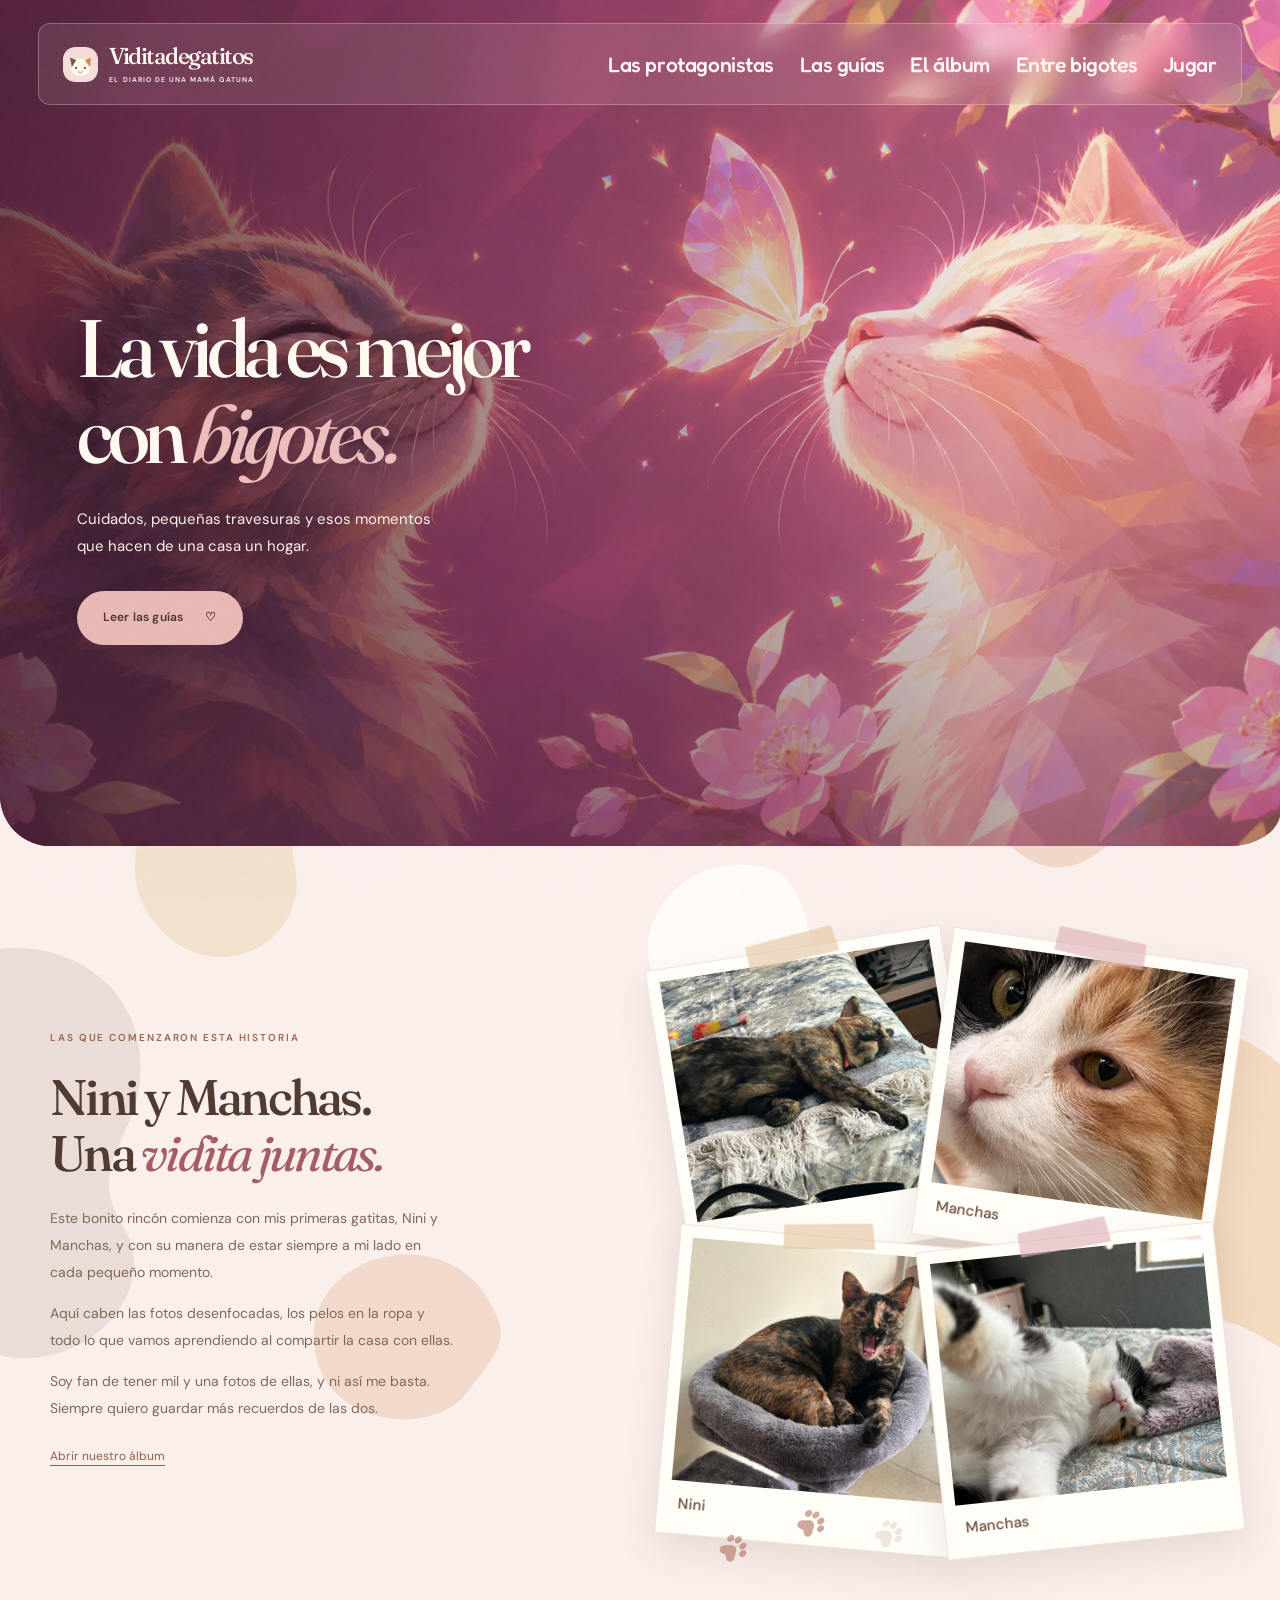
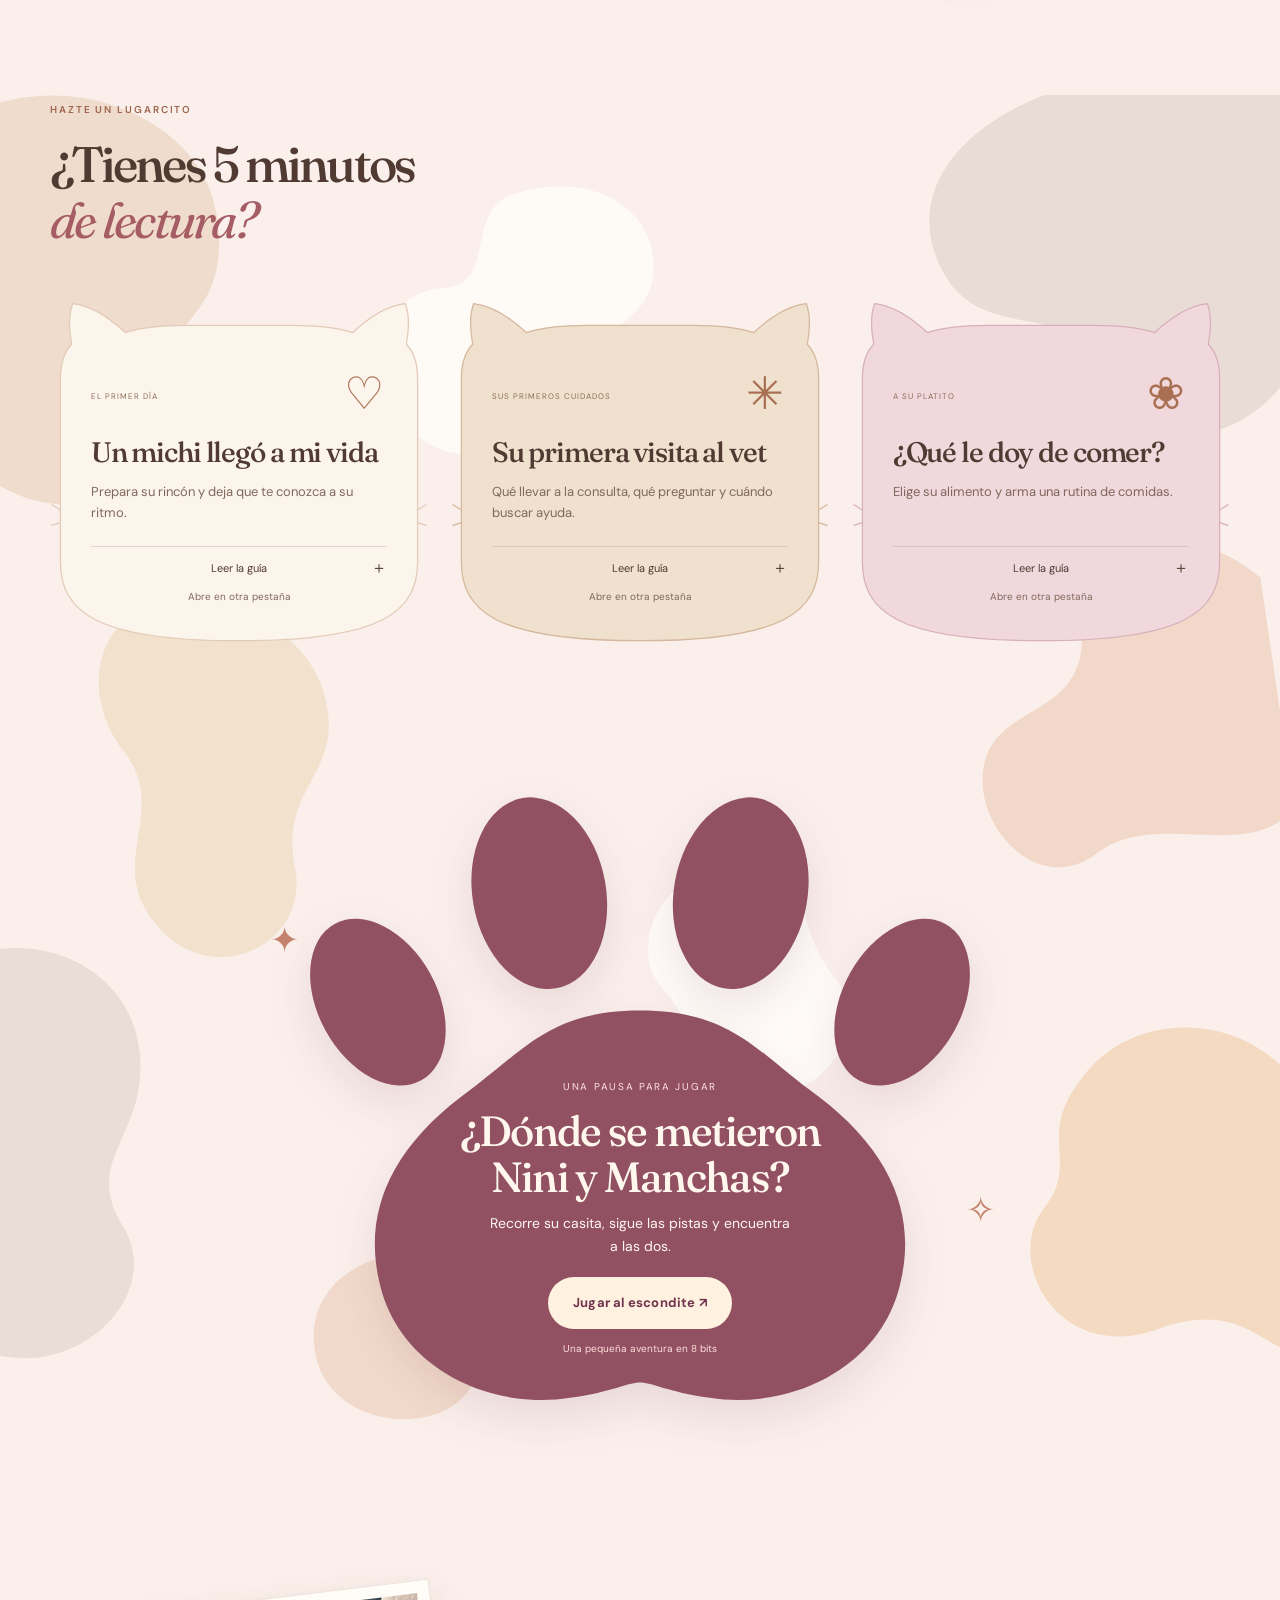
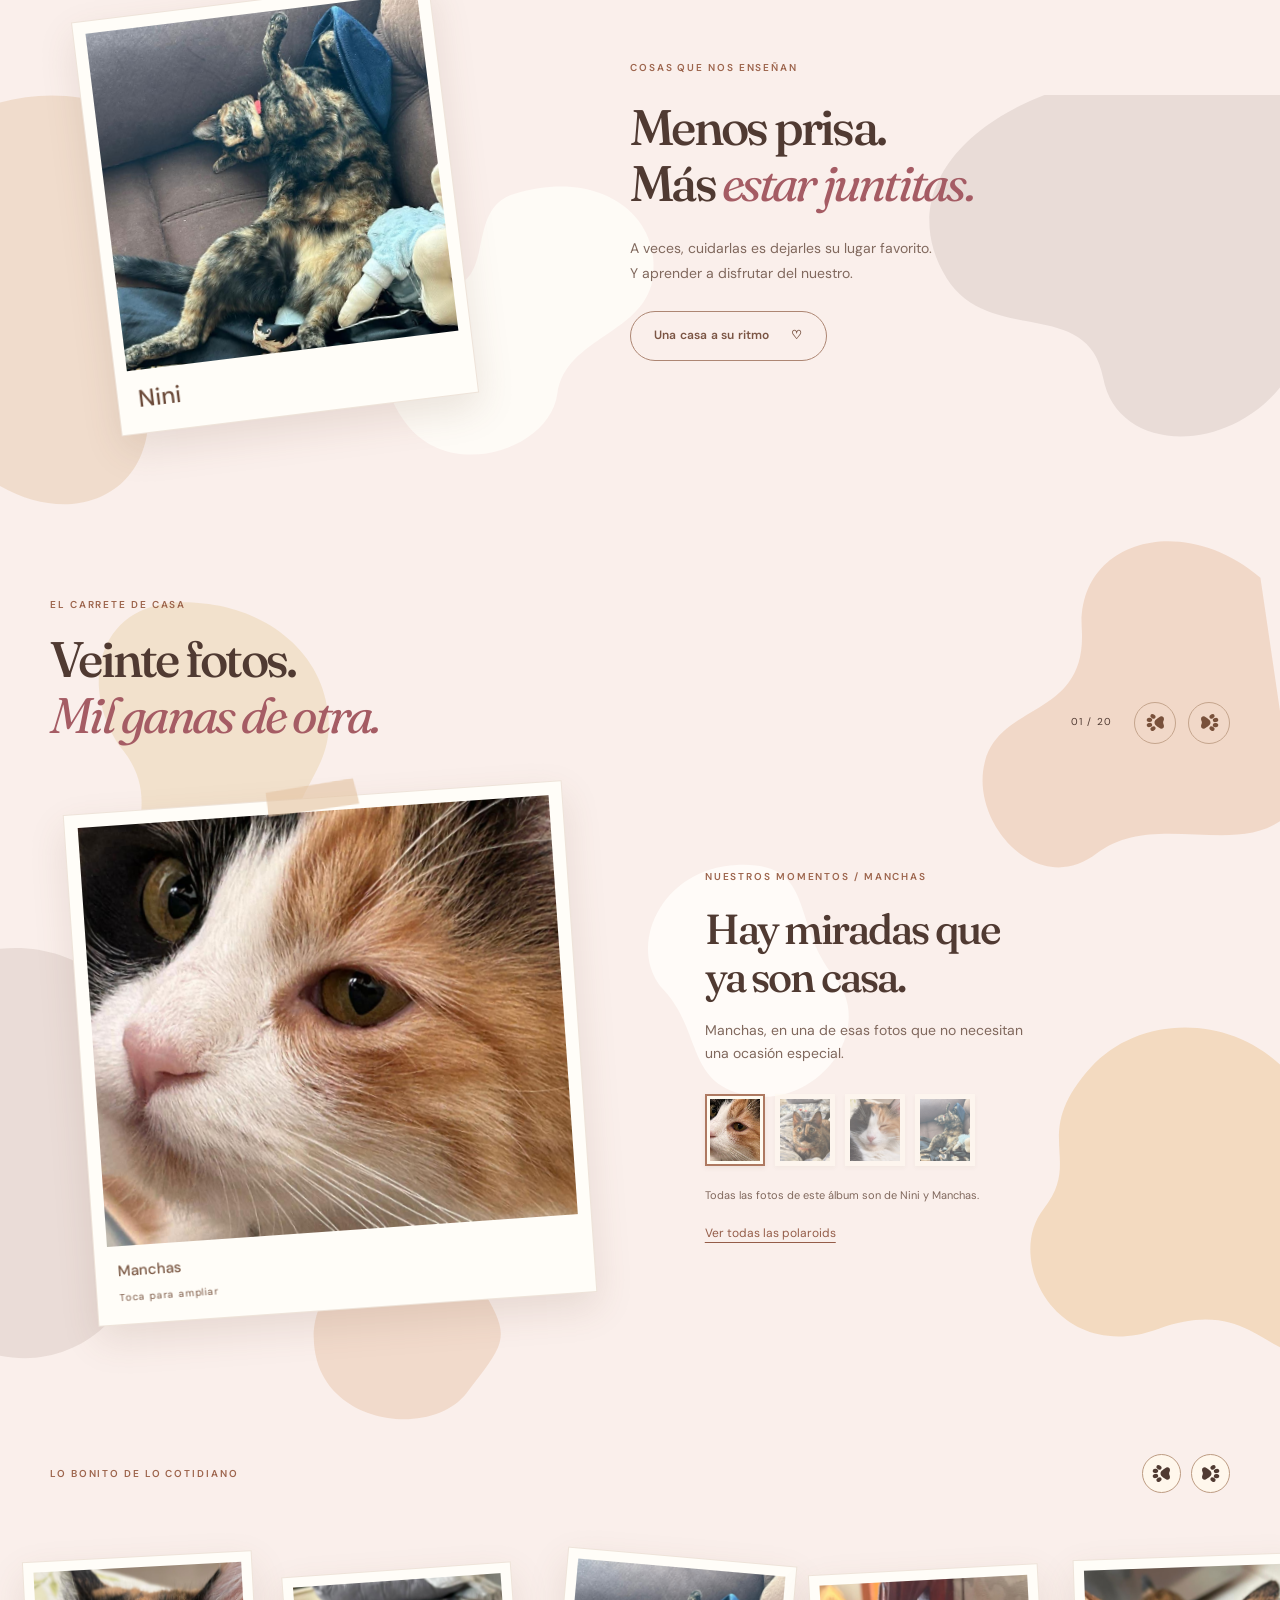
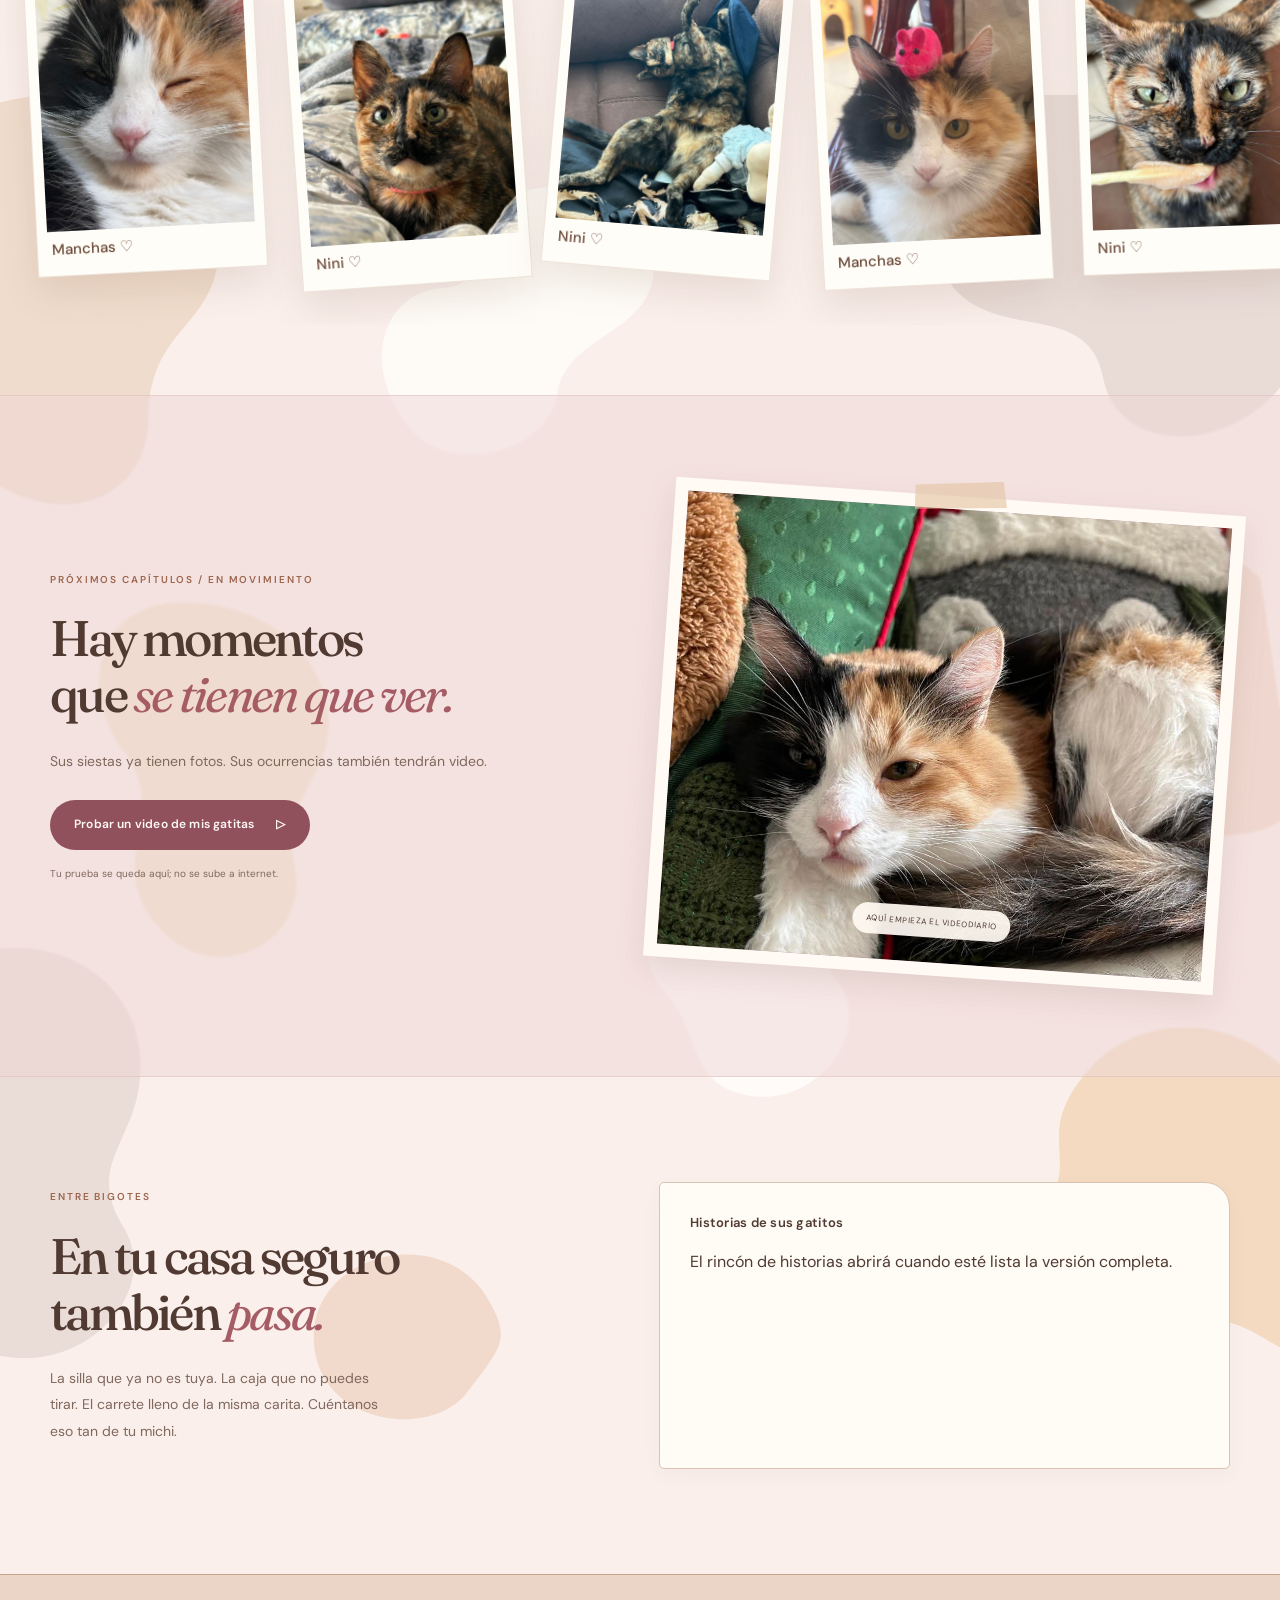
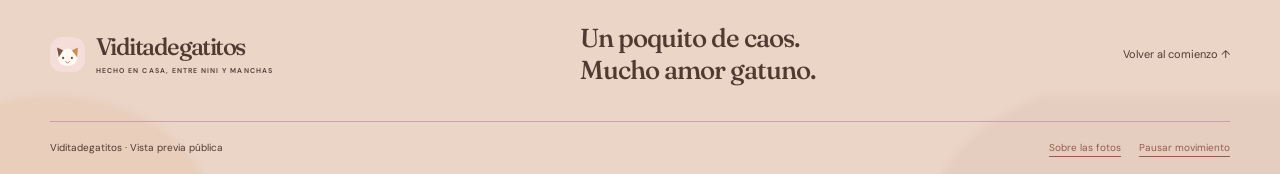
==== commit 0e43d7aa: "Aligera la tipografía del menú con Fredoka Medium" ====
--- a/index.html
+++ b/index.html
@@ -1,5 +1,5 @@
 <!doctype html>
-<html lang="es"><head><meta charset="utf-8"><meta name="robots" content="noindex"><meta name="viewport" content="width=device-width,initial-scale=1"><meta name="theme-color" content="#f8e5df"><meta name="description" content="Viditadegatitos: el diario de una mamá gatuna. Guías para recibir, cuidar y alimentar a tu gatito, y el álbum de Nini y Manchas."><title>Viditadegatitos · El diario de una mamá gatuna</title><link rel="icon" href="favicon.svg" type="image/svg+xml"><link rel="stylesheet" href="base.css"><link rel="stylesheet" href="natural.css?v=menu-movil-15"><script defer src="home.js"></script><script defer src="natural.js"></script></head>
+<html lang="es"><head><meta charset="utf-8"><meta name="robots" content="noindex"><meta name="viewport" content="width=device-width,initial-scale=1"><meta name="theme-color" content="#f8e5df"><meta name="description" content="Viditadegatitos: el diario de una mamá gatuna. Guías para recibir, cuidar y alimentar a tu gatito, y el álbum de Nini y Manchas."><title>Viditadegatitos · El diario de una mamá gatuna</title><link rel="icon" href="favicon.svg" type="image/svg+xml"><link rel="stylesheet" href="base.css"><link rel="stylesheet" href="natural.css?v=menu-ligero-16"><script defer src="home.js"></script><script defer src="natural.js"></script></head>
 <body><a class="skip" href="#blog">Ir al diario</a><div class="reading-line" aria-hidden="true"><span></span></div>
 <header class="header"><a class="brand" href="#inicio" aria-label="Viditadegatitos, inicio"><img src="favicon.svg" width="35" height="35" alt=""><span>Vidita<span class="brand-rest">degatitos</span><small>EL DIARIO DE UNA MAMÁ GATUNA</small></span></a><button class="menu-toggle" aria-expanded="false" aria-controls="navigation">Menú ☰</button><nav id="navigation" aria-label="Principal"><a href="#nosotras">Las protagonistas</a><a href="#blog">Las guías</a><a href="#album">El álbum</a><a href="#comunidad">Entre bigotes</a><a href="#rincon-juego">Jugar</a></nav></header>
 <main id="inicio">
--- a/natural.css
+++ b/natural.css
@@ -467,3 +467,17 @@
   .header #navigation a:hover,
   .header #navigation a:focus-visible { background: #f8e2e8; transform: none; }
 }
+
+@font-face {
+  font-family: "Fredoka";
+  src: url("fredoka-medium.ttf") format("truetype");
+  font-style: normal;
+  font-weight: 500;
+  font-display: swap;
+}
+.header nav a,
+.header.scrolled nav a,
+.header .menu-toggle {
+  font-weight: 500;
+  text-shadow: none;
+}
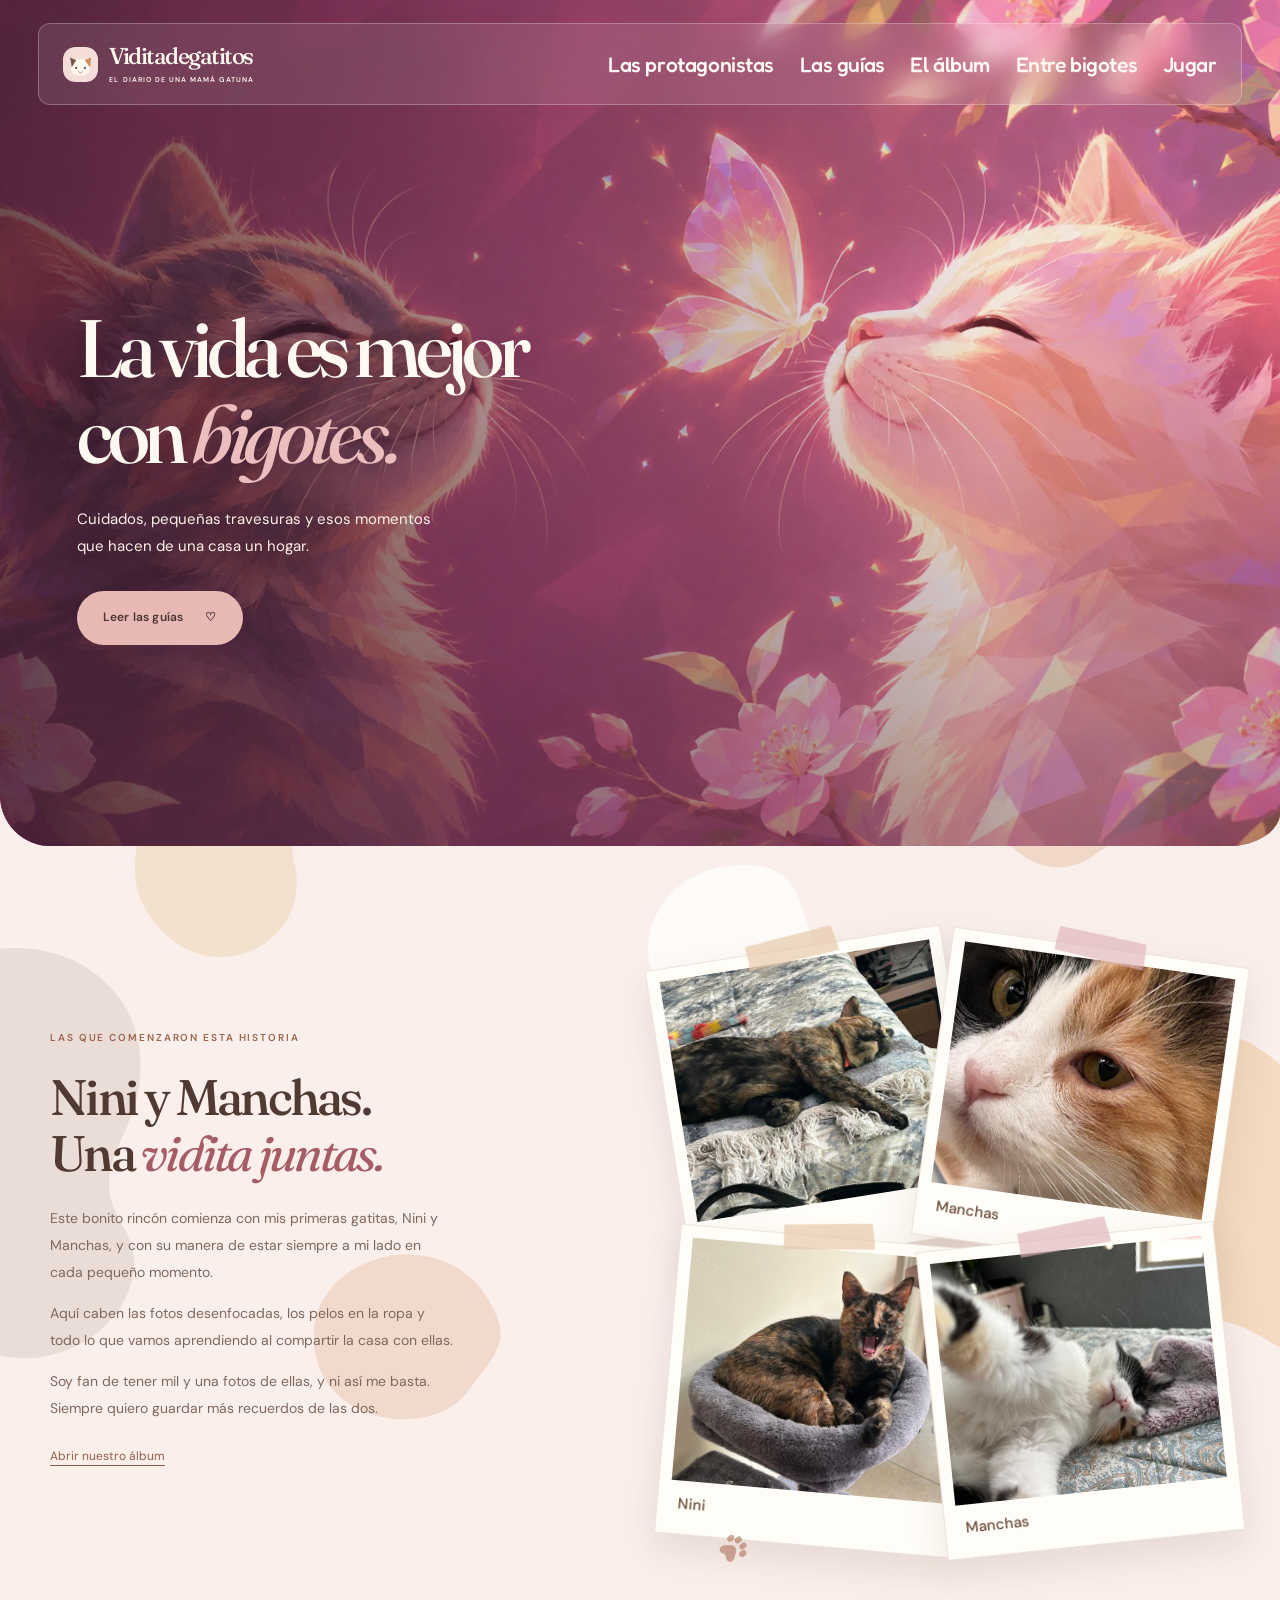
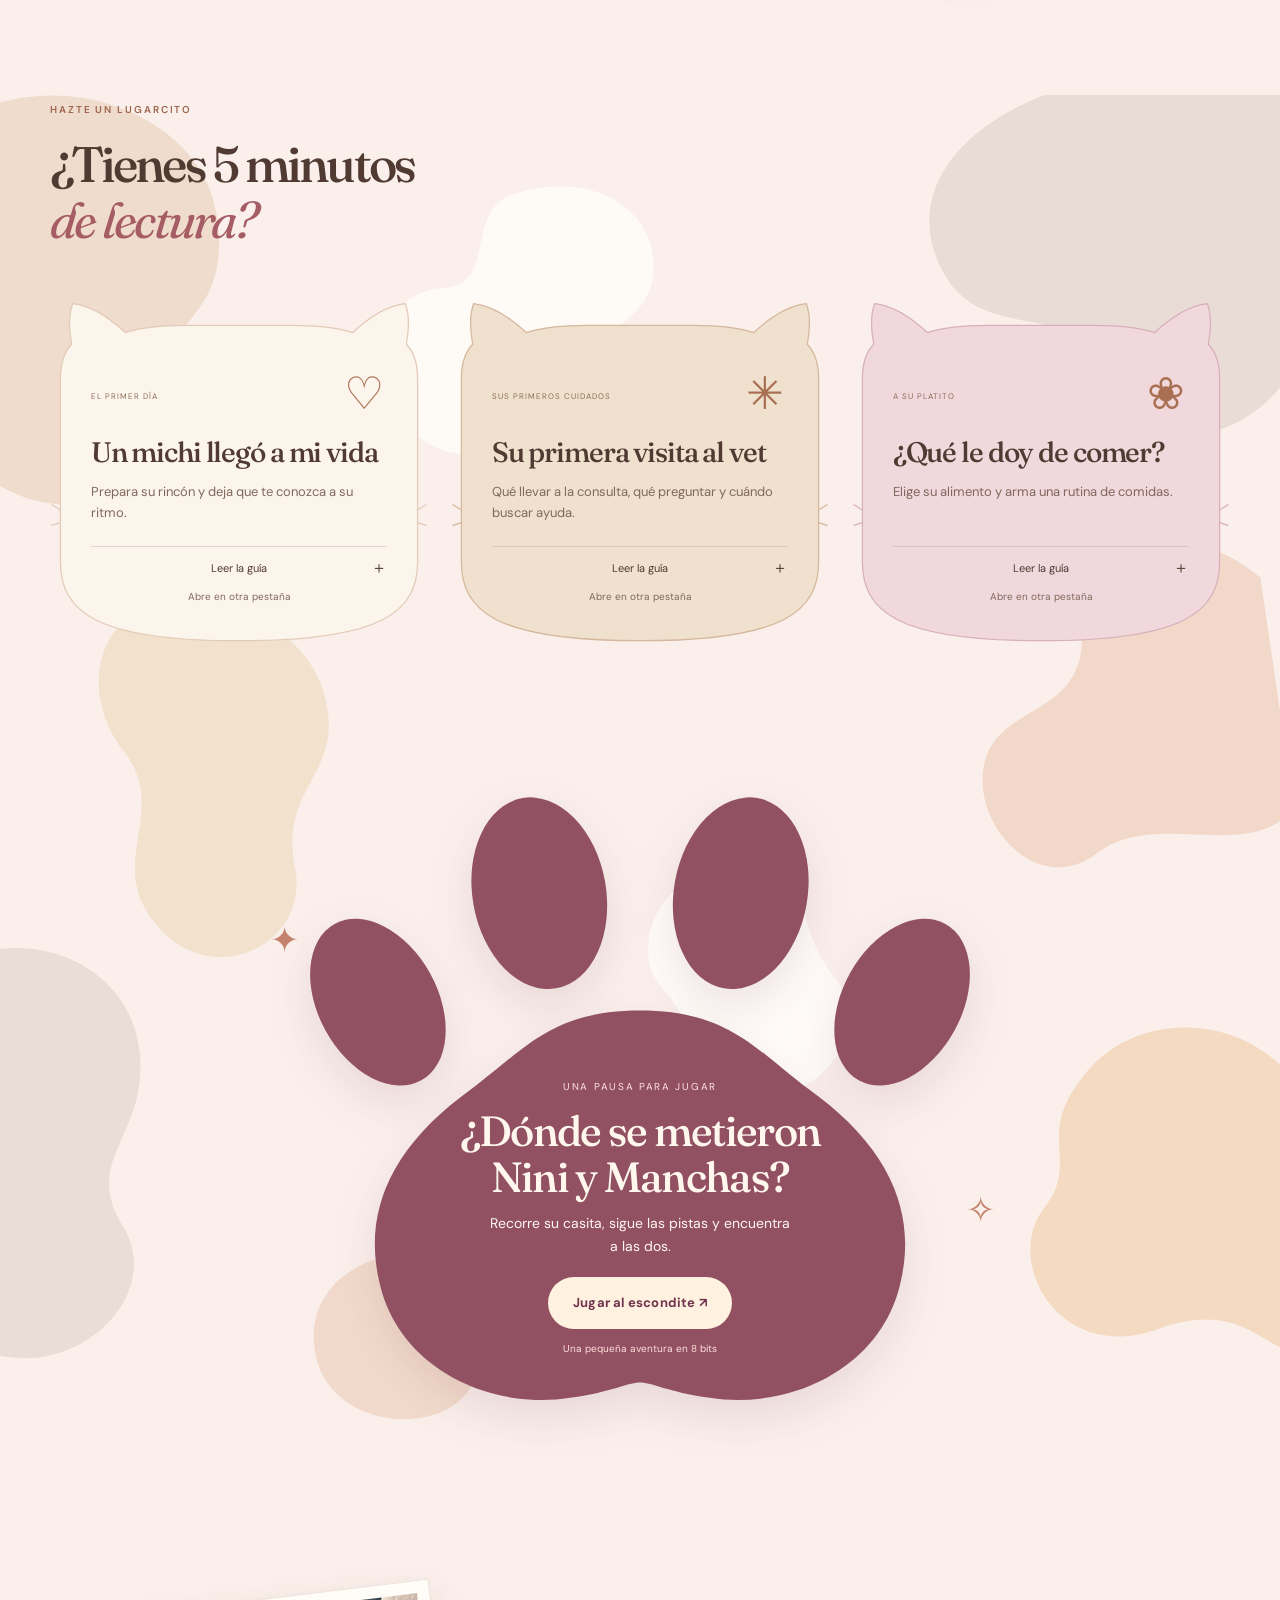
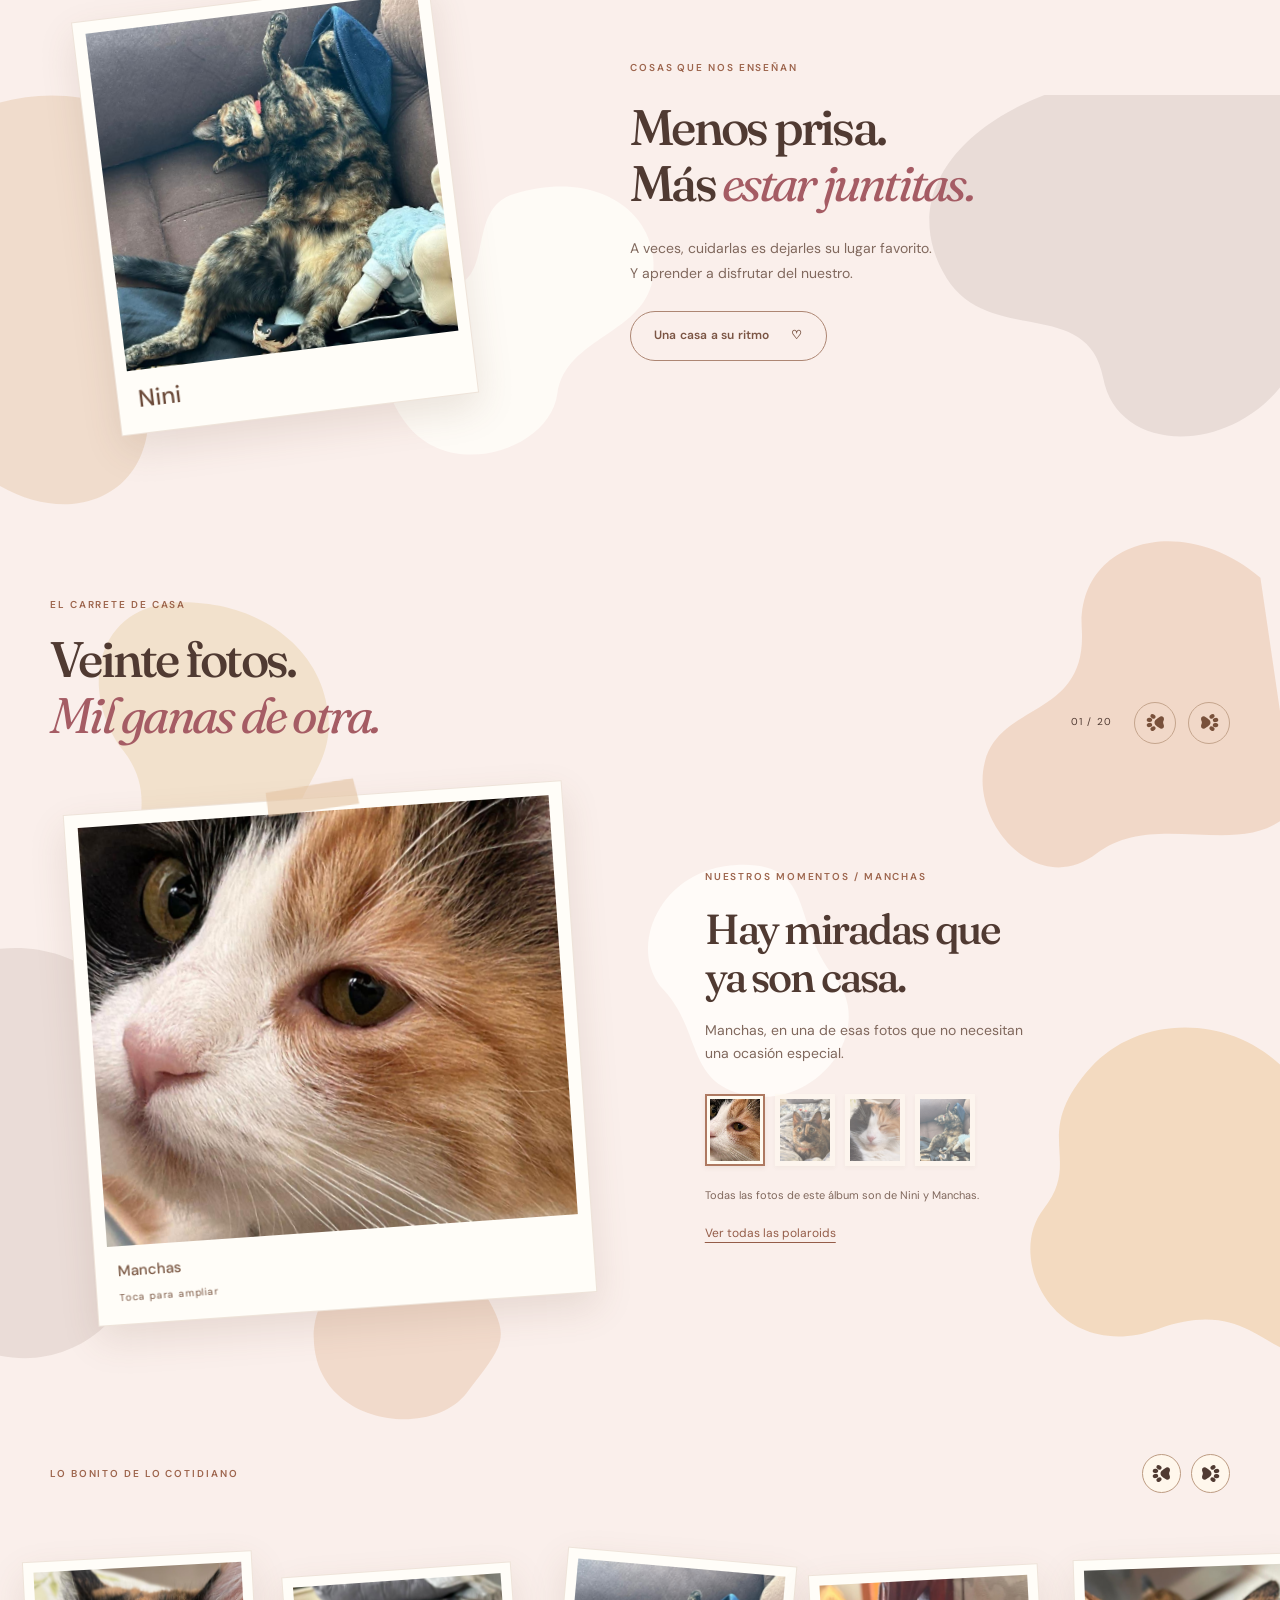
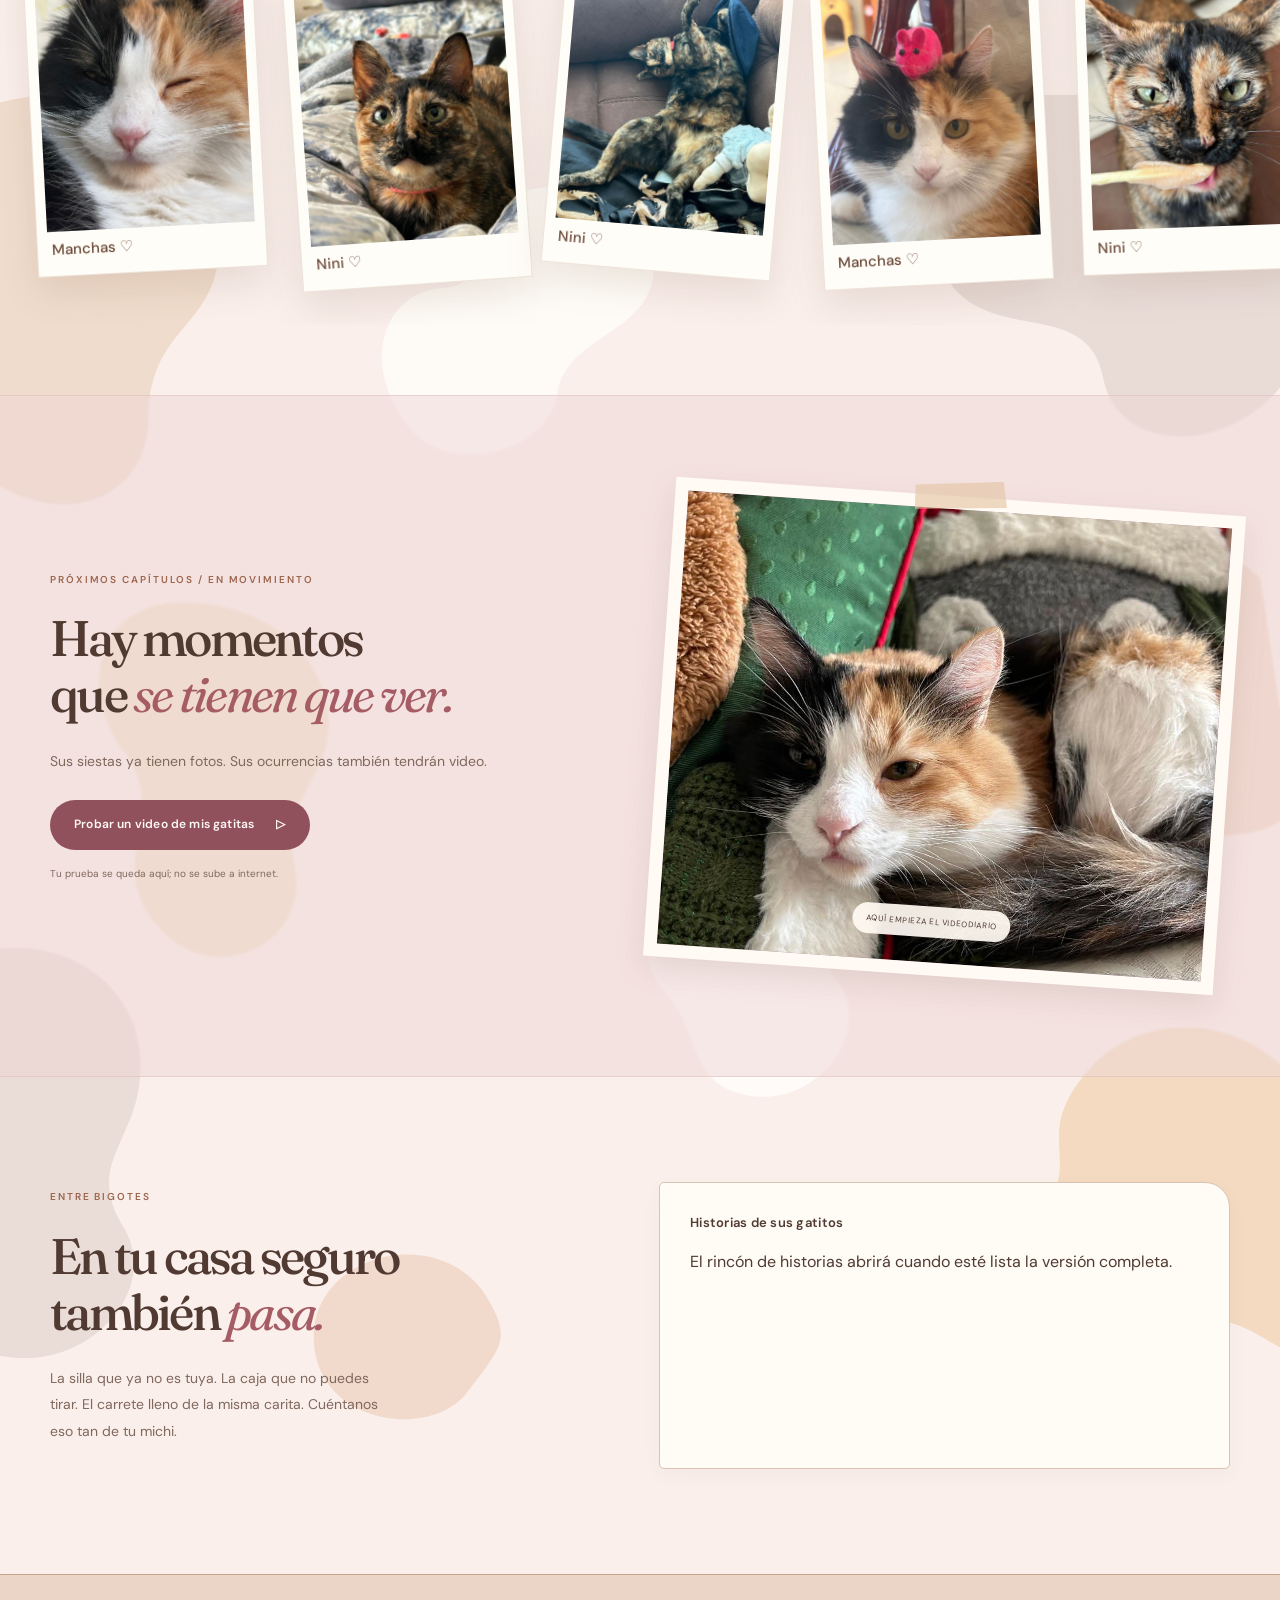
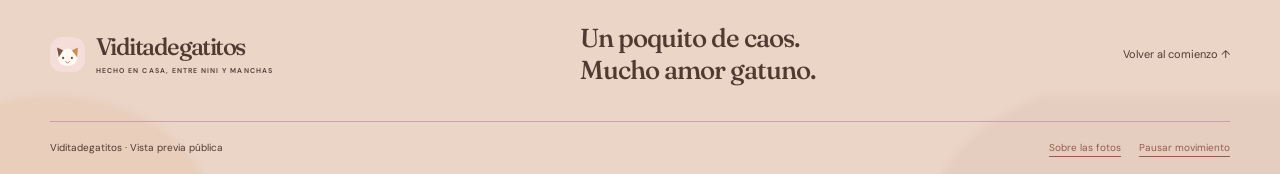
==== commit 6d70b48a: "Acorta portada móvil y superpone el texto sobre la ilustración" ====
--- a/index.html
+++ b/index.html
@@ -1,5 +1,5 @@
 <!doctype html>
-<html lang="es"><head><meta charset="utf-8"><meta name="robots" content="noindex"><meta name="viewport" content="width=device-width,initial-scale=1"><meta name="theme-color" content="#f8e5df"><meta name="description" content="Viditadegatitos: el diario de una mamá gatuna. Guías para recibir, cuidar y alimentar a tu gatito, y el álbum de Nini y Manchas."><title>Viditadegatitos · El diario de una mamá gatuna</title><link rel="icon" href="favicon.svg" type="image/svg+xml"><link rel="stylesheet" href="base.css"><link rel="stylesheet" href="natural.css?v=menu-ligero-16"><script defer src="home.js"></script><script defer src="natural.js"></script></head>
+<html lang="es"><head><meta charset="utf-8"><meta name="robots" content="noindex"><meta name="viewport" content="width=device-width,initial-scale=1"><meta name="theme-color" content="#f8e5df"><meta name="description" content="Viditadegatitos: el diario de una mamá gatuna. Guías para recibir, cuidar y alimentar a tu gatito, y el álbum de Nini y Manchas."><title>Viditadegatitos · El diario de una mamá gatuna</title><link rel="icon" href="favicon.svg" type="image/svg+xml"><link rel="stylesheet" href="base.css"><link rel="stylesheet" href="natural.css?v=portada-movil-17"><script defer src="home.js"></script><script defer src="natural.js"></script></head>
 <body><a class="skip" href="#blog">Ir al diario</a><div class="reading-line" aria-hidden="true"><span></span></div>
 <header class="header"><a class="brand" href="#inicio" aria-label="Viditadegatitos, inicio"><img src="favicon.svg" width="35" height="35" alt=""><span>Vidita<span class="brand-rest">degatitos</span><small>EL DIARIO DE UNA MAMÁ GATUNA</small></span></a><button class="menu-toggle" aria-expanded="false" aria-controls="navigation">Menú ☰</button><nav id="navigation" aria-label="Principal"><a href="#nosotras">Las protagonistas</a><a href="#blog">Las guías</a><a href="#album">El álbum</a><a href="#comunidad">Entre bigotes</a><a href="#rincon-juego">Jugar</a></nav></header>
 <main id="inicio">
--- a/natural.css
+++ b/natural.css
@@ -481,3 +481,44 @@
   font-weight: 500;
   text-shadow: none;
 }
+
+@media(max-width:760px) {
+  .illustrated-hero {
+    height: auto;
+    min-height: calc(100px + 56.25vw);
+    max-height: none;
+    padding: 118px 0 24px;
+    align-items: center;
+    border-radius: 0 0 30px 30px;
+  }
+  .illustrated-hero .hero-art { inset: 100px 0 0; }
+  .illustrated-hero .hero-art img {
+    object-fit: cover;
+    object-position: center;
+  }
+  .illustrated-hero::after {
+    top: 100px;
+    background: linear-gradient(90deg, #35152bbd, #5425407d 58%, #54254025),
+                linear-gradient(0deg, #35152b75, transparent 65%);
+  }
+  .illustrated-hero .natural-hero-content { padding: 0; }
+  .illustrated-hero h1 {
+    max-width: 360px;
+    margin: 0 0 12px;
+    font-size: clamp(30px, 7.7vw, 46px);
+    line-height: 1.04;
+    letter-spacing: -.045em;
+  }
+  .illustrated-hero .natural-hero-content > p {
+    max-width: 320px;
+    font-size: 12px;
+    line-height: 1.6;
+    color: #fff7ed;
+  }
+  .illustrated-hero .hero-actions { margin: 14px 0 0; }
+  .illustrated-hero .hero-actions .primary {
+    padding: 10px 18px;
+    min-height: 42px;
+    font-size: 11px;
+  }
+}
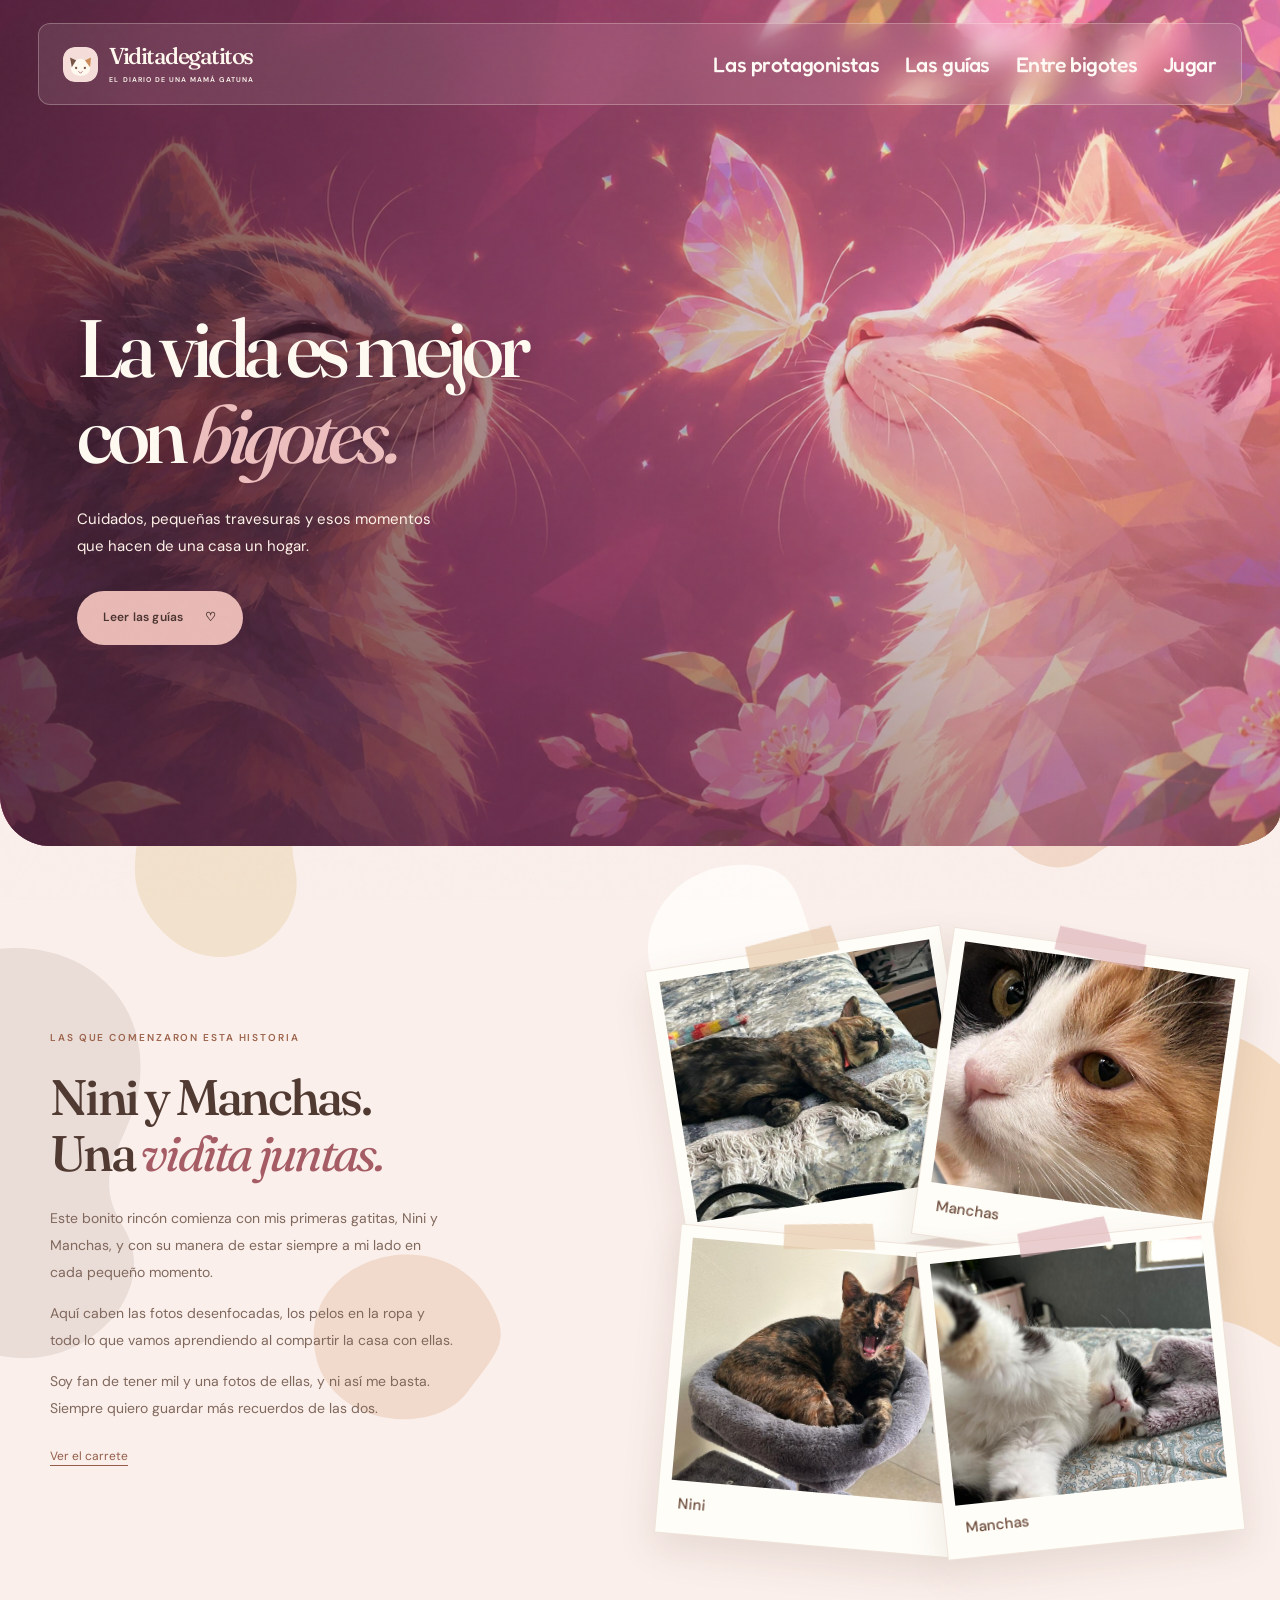
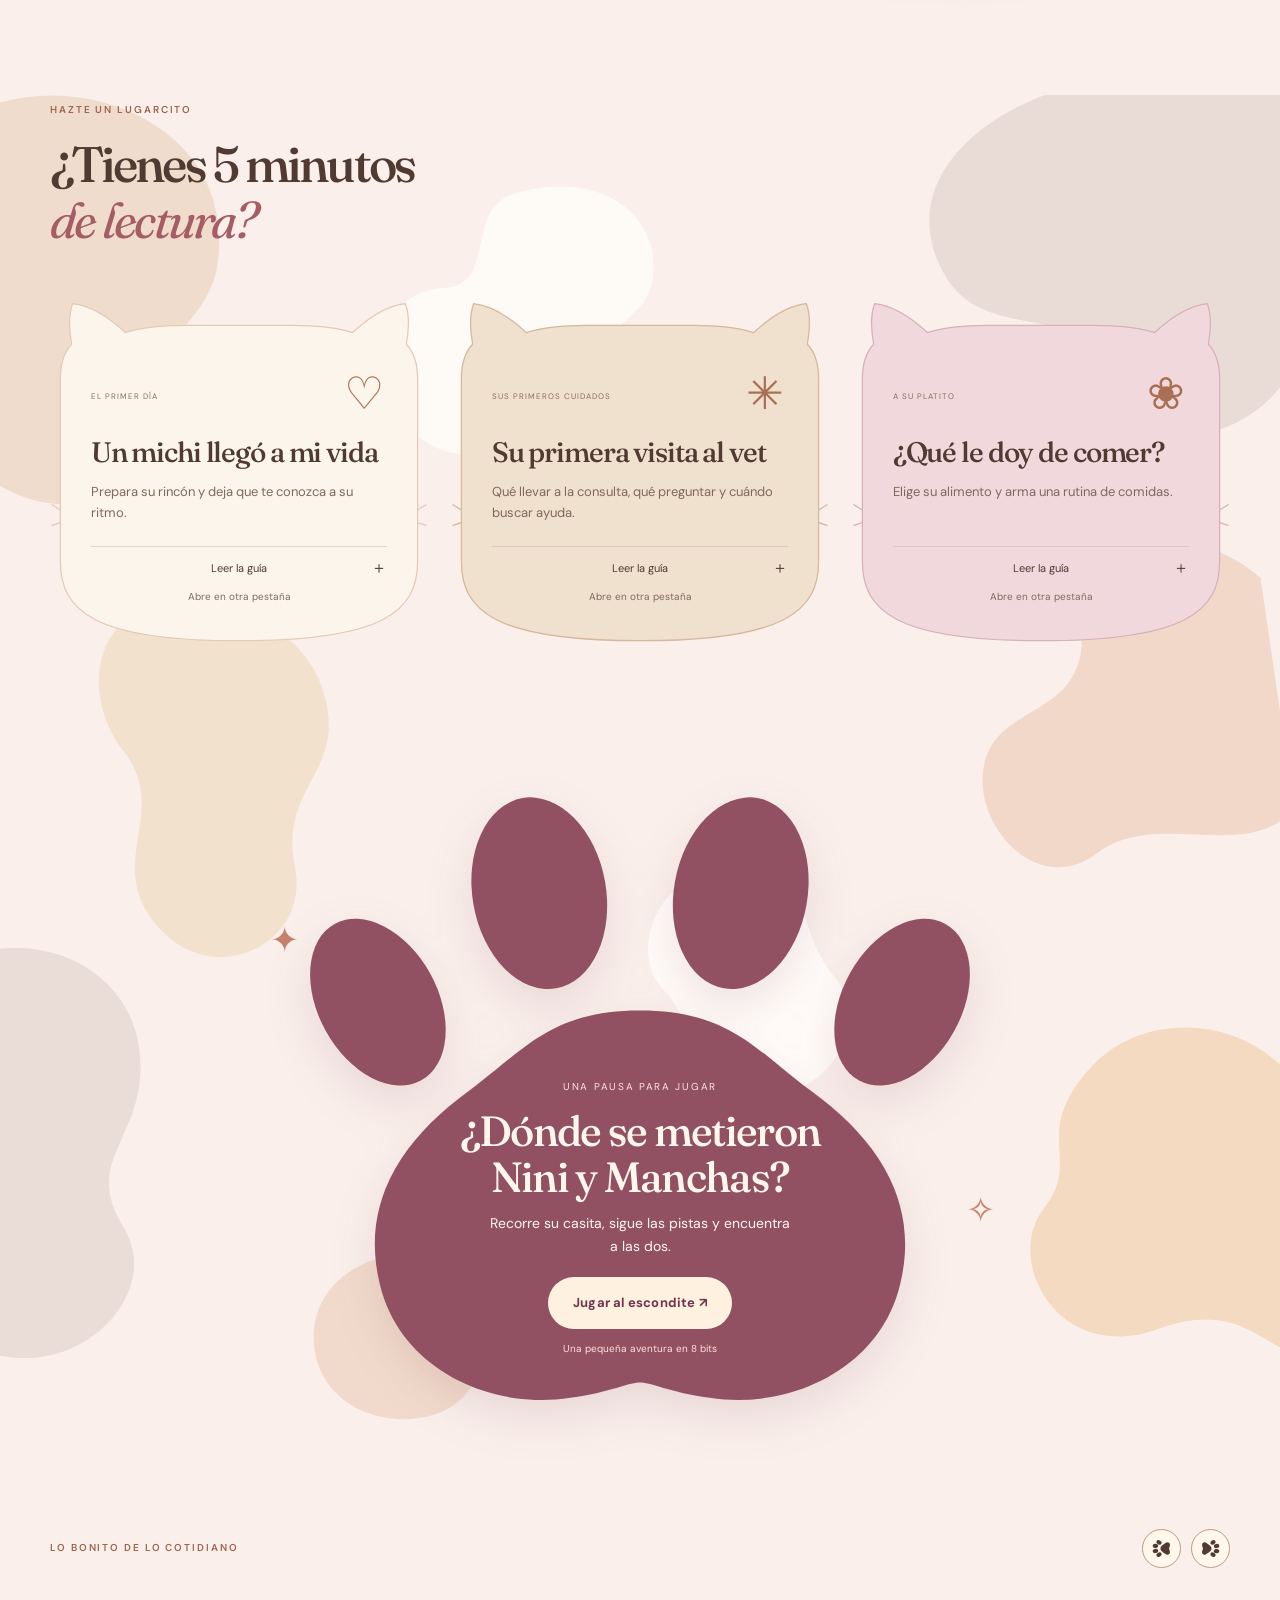
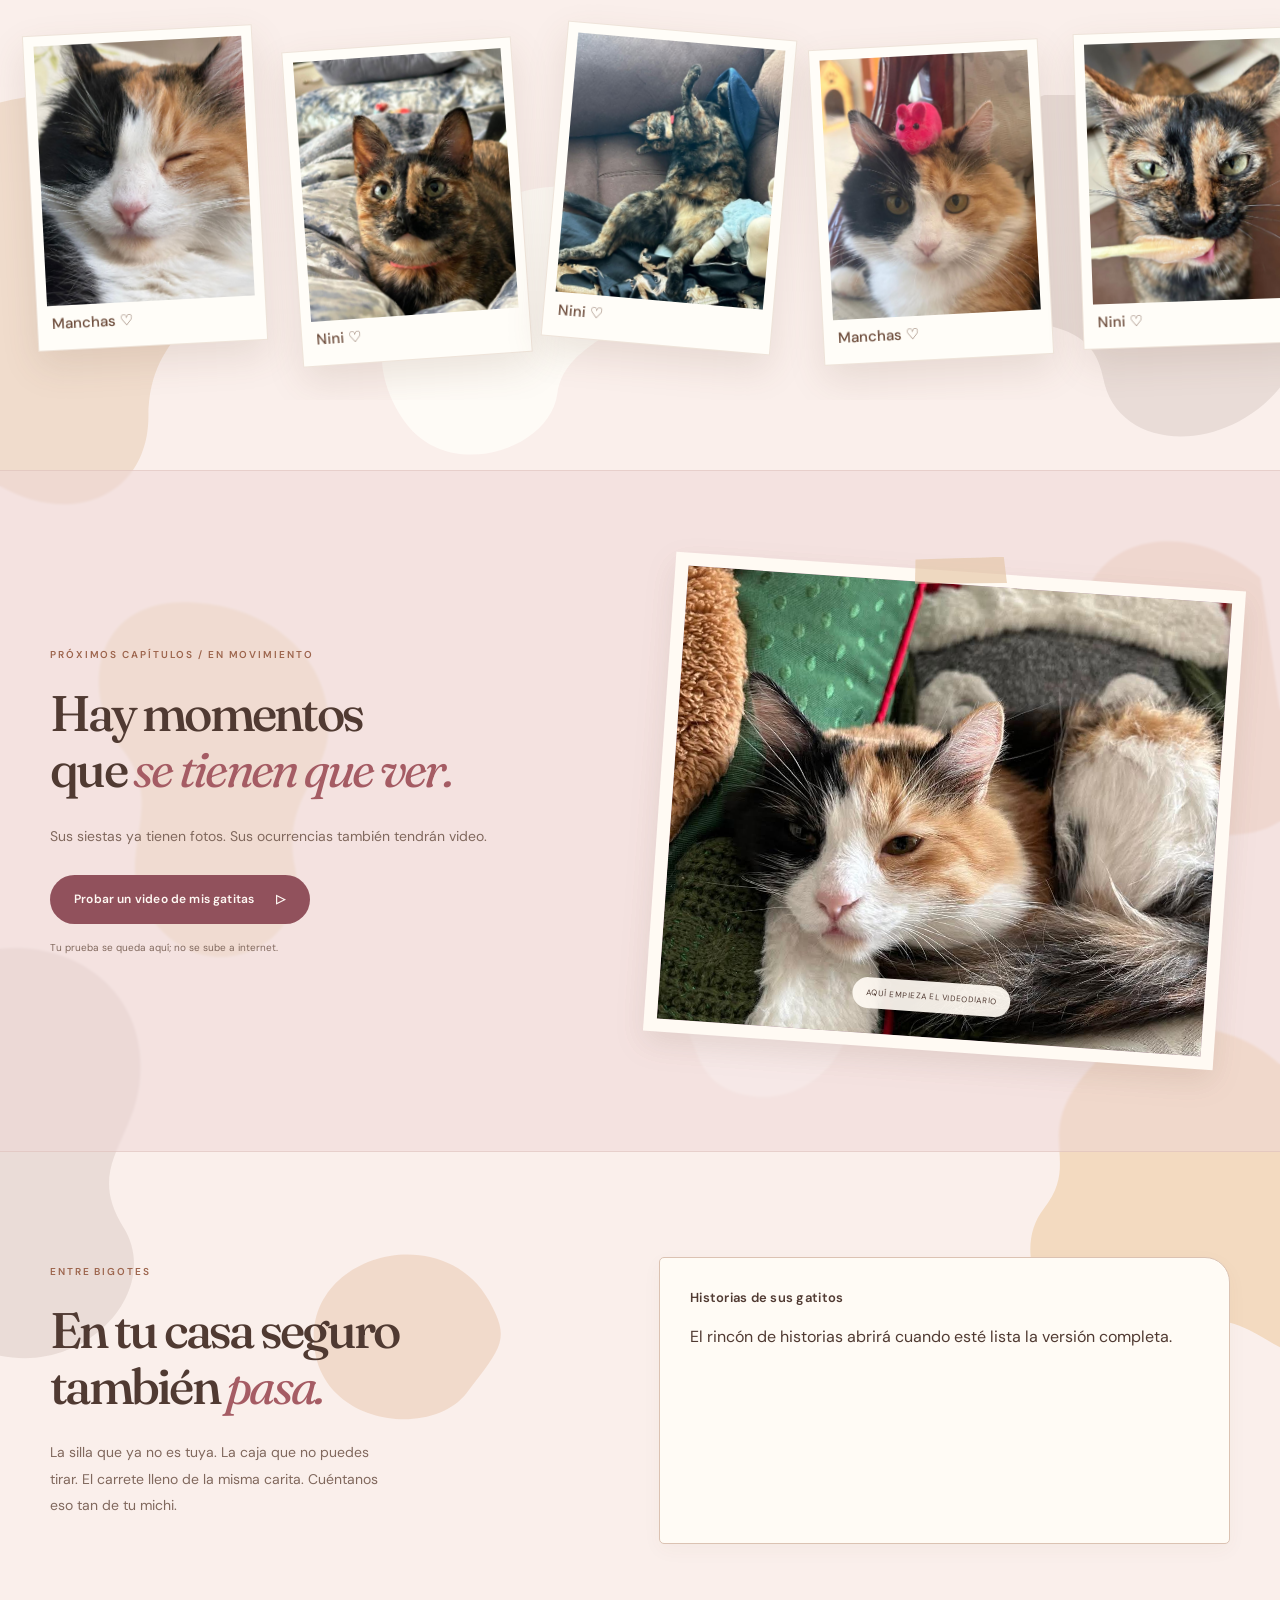
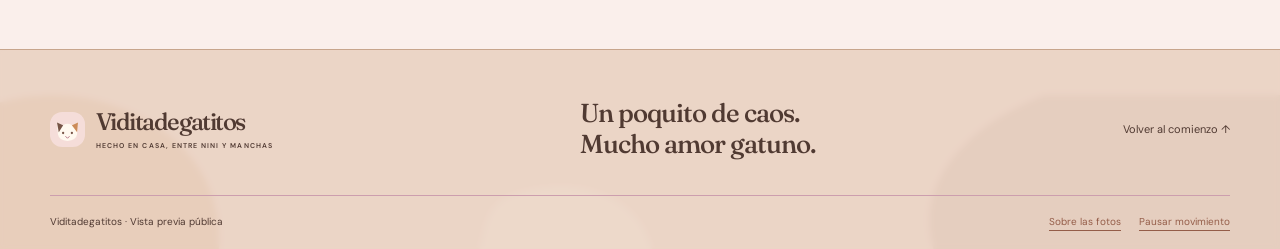
==== commit fd73e2d2: "Retira álbum grande y sección de pausa, conserva el carrete de fotos" ====
--- a/index.html
+++ b/index.html
@@ -1,7 +1,7 @@
 <!doctype html>
-<html lang="es"><head><meta charset="utf-8"><meta name="robots" content="noindex"><meta name="viewport" content="width=device-width,initial-scale=1"><meta name="theme-color" content="#f8e5df"><meta name="description" content="Viditadegatitos: el diario de una mamá gatuna. Guías para recibir, cuidar y alimentar a tu gatito, y el álbum de Nini y Manchas."><title>Viditadegatitos · El diario de una mamá gatuna</title><link rel="icon" href="favicon.svg" type="image/svg+xml"><link rel="stylesheet" href="base.css"><link rel="stylesheet" href="natural.css?v=portada-movil-17"><script defer src="home.js"></script><script defer src="natural.js"></script></head>
+<html lang="es"><head><meta charset="utf-8"><meta name="robots" content="noindex"><meta name="viewport" content="width=device-width,initial-scale=1"><meta name="theme-color" content="#f8e5df"><meta name="description" content="Viditadegatitos: el diario de una mamá gatuna. Guías para recibir, cuidar y alimentar a tu gatito, y el álbum de Nini y Manchas."><title>Viditadegatitos · El diario de una mamá gatuna</title><link rel="icon" href="favicon.svg" type="image/svg+xml"><link rel="stylesheet" href="base.css"><link rel="stylesheet" href="natural.css?v=carrete-19"><script defer src="home.js?v=carrete-19"></script><script defer src="natural.js?v=carrete-19"></script></head>
 <body><a class="skip" href="#blog">Ir al diario</a><div class="reading-line" aria-hidden="true"><span></span></div>
-<header class="header"><a class="brand" href="#inicio" aria-label="Viditadegatitos, inicio"><img src="favicon.svg" width="35" height="35" alt=""><span>Vidita<span class="brand-rest">degatitos</span><small>EL DIARIO DE UNA MAMÁ GATUNA</small></span></a><button class="menu-toggle" aria-expanded="false" aria-controls="navigation">Menú ☰</button><nav id="navigation" aria-label="Principal"><a href="#nosotras">Las protagonistas</a><a href="#blog">Las guías</a><a href="#album">El álbum</a><a href="#comunidad">Entre bigotes</a><a href="#rincon-juego">Jugar</a></nav></header>
+<header class="header"><a class="brand" href="#inicio" aria-label="Viditadegatitos, inicio"><img src="favicon.svg" width="35" height="35" alt=""><span>Vidita<span class="brand-rest">degatitos</span><small>EL DIARIO DE UNA MAMÁ GATUNA</small></span></a><button class="menu-toggle" aria-expanded="false" aria-controls="navigation">Menú ☰</button><nav id="navigation" aria-label="Principal"><a href="#nosotras">Las protagonistas</a><a href="#blog">Las guías</a><a href="#comunidad">Entre bigotes</a><a href="#rincon-juego">Jugar</a></nav></header>
 <main id="inicio">
 <section class="natural-hero illustrated-hero" aria-labelledby="hero-title">
 <div class="hero-art"><img src="portada-prismatica.webp" alt="Ilustración prismática de Nini y un gatito crema frente a una mariposa luminosa" width="1672" height="941" fetchpriority="high"></div>
@@ -11,7 +11,7 @@
 <div class="hero-actions"><a class="button primary" href="#blog">Leer las guías <span>♡</span></a></div>
 </div>
 </section>
-<section class="section wrap meet-section" id="nosotras"><div class="meet-copy reveal"><span class="eyebrow">LAS QUE COMENZARON ESTA HISTORIA</span><h2>Nini y Manchas.<br>Una <em>vidita juntas.</em></h2><p>Este bonito rincón comienza con mis primeras gatitas, Nini y Manchas, y con su manera de estar siempre a mi lado en cada pequeño momento.</p><p>Aquí caben las fotos desenfocadas, los pelos en la ropa y todo lo que vamos aprendiendo al compartir la casa con ellas.</p><p>Soy fan de tener mil y una fotos de ellas, y ni así me basta. Siempre quiero guardar más recuerdos de las dos.</p><a href="#album" class="text-button">Abrir nuestro álbum</a></div><div class="meet-photos"><div class="meet-paw-trail" aria-hidden="true" inert></div><button class="polaroid meet-nini" data-photo="nini-dormida.png" data-caption="Nini"><span class="tape" aria-hidden="true"></span><img src="nini-dormida.png" alt="Nini dormida sobre una manta" loading="lazy"><span class="polaroid-caption">Nini</span></button><button class="polaroid meet-manchas" data-photo="manchas-primer-plano.png" data-caption="Manchas"><span class="tape" aria-hidden="true"></span><img src="manchas-primer-plano.png" alt="Primer plano de Manchas con los ojos abiertos" loading="lazy"><span class="polaroid-caption">Manchas</span></button><button class="polaroid meet-extra meet-extra-nini" data-photo="nini-rascador.png" data-caption="Nini"><span class="tape" aria-hidden="true"></span><img src="nini-rascador.png" alt="Nini bostezando en su rascador" loading="lazy"><span class="polaroid-caption">Nini</span></button><button class="polaroid meet-extra meet-extra-manchas" data-photo="manchas-recostada.png" data-caption="Manchas"><span class="tape" aria-hidden="true"></span><img src="manchas-recostada.png" alt="Manchas recostada junto a una manta" loading="lazy"><span class="polaroid-caption">Manchas</span></button></div></section>
+<section class="section wrap meet-section" id="nosotras"><div class="meet-copy reveal"><span class="eyebrow">LAS QUE COMENZARON ESTA HISTORIA</span><h2>Nini y Manchas.<br>Una <em>vidita juntas.</em></h2><p>Este bonito rincón comienza con mis primeras gatitas, Nini y Manchas, y con su manera de estar siempre a mi lado en cada pequeño momento.</p><p>Aquí caben las fotos desenfocadas, los pelos en la ropa y todo lo que vamos aprendiendo al compartir la casa con ellas.</p><p>Soy fan de tener mil y una fotos de ellas, y ni así me basta. Siempre quiero guardar más recuerdos de las dos.</p><a href="#carrete" class="text-button">Ver el carrete</a></div><div class="meet-photos"><div class="meet-paw-trail" aria-hidden="true" inert></div><button class="polaroid meet-nini" data-photo="nini-dormida.png" data-caption="Nini"><span class="tape" aria-hidden="true"></span><img src="nini-dormida.png" alt="Nini dormida sobre una manta" loading="lazy"><span class="polaroid-caption">Nini</span></button><button class="polaroid meet-manchas" data-photo="manchas-primer-plano.png" data-caption="Manchas"><span class="tape" aria-hidden="true"></span><img src="manchas-primer-plano.png" alt="Primer plano de Manchas con los ojos abiertos" loading="lazy"><span class="polaroid-caption">Manchas</span></button><button class="polaroid meet-extra meet-extra-nini" data-photo="nini-rascador.png" data-caption="Nini"><span class="tape" aria-hidden="true"></span><img src="nini-rascador.png" alt="Nini bostezando en su rascador" loading="lazy"><span class="polaroid-caption">Nini</span></button><button class="polaroid meet-extra meet-extra-manchas" data-photo="manchas-recostada.png" data-caption="Manchas"><span class="tape" aria-hidden="true"></span><img src="manchas-recostada.png" alt="Manchas recostada junto a una manta" loading="lazy"><span class="polaroid-caption">Manchas</span></button></div></section>
 <section class="section welcome wrap" id="blog" aria-labelledby="guide-heading"><div class="section-heading reveal"><div><span class="eyebrow">HAZTE UN LUGARCITO</span><h2 id="guide-heading">¿Tienes 5 minutos<br><em>de lectura?</em></h2></div></div><div class="door-grid"><a class="door reveal" href="primeros-dias.html" target="_blank" rel="noopener"><svg class="door-cat" viewBox="0 0 400 380" preserveAspectRatio="none" aria-hidden="true" focusable="false"><path class="door-cat-face" d="M 10,86 Q 10,61 22,48 Q 17,20 23,3 Q 49,6 79,35 Q 104,27 143,27 H 257 Q 296,27 321,35 Q 351,6 377,3 Q 383,20 378,48 Q 390,61 390,86 V 289 C 390,344 354,377 200,377 C 46,377 10,344 10,289 Z"/><path class="door-cat-whiskers" d="M 10,232 L 1,226 M 10,246 L 1,249 M 390,232 L 399,226 M 390,246 L 399,249"/></svg><span class="door-number">EL PRIMER DÍA</span><span class="door-symbol" aria-hidden="true">♡</span><h3>Un michi llegó a mi vida</h3><p>Prepara su rincón y deja que te conozca a su ritmo.</p><span class="door-action">Leer la guía <span aria-hidden="true">＋</span></span><span class="new-tab-note">Abre en otra pestaña</span></a><a class="door reveal" href="primeros-cuidados.html" target="_blank" rel="noopener"><svg class="door-cat" viewBox="0 0 400 380" preserveAspectRatio="none" aria-hidden="true" focusable="false"><path class="door-cat-face" d="M 10,86 Q 10,61 22,48 Q 17,20 23,3 Q 49,6 79,35 Q 104,27 143,27 H 257 Q 296,27 321,35 Q 351,6 377,3 Q 383,20 378,48 Q 390,61 390,86 V 289 C 390,344 354,377 200,377 C 46,377 10,344 10,289 Z"/><path class="door-cat-whiskers" d="M 10,232 L 1,226 M 10,246 L 1,249 M 390,232 L 399,226 M 390,246 L 399,249"/></svg><span class="door-number">SUS PRIMEROS CUIDADOS</span><span class="door-symbol" aria-hidden="true">✳</span><h3>Su primera visita al vet</h3><p>Qué llevar a la consulta, qué preguntar y cuándo buscar ayuda.</p><span class="door-action">Leer la guía <span aria-hidden="true">＋</span></span><span class="new-tab-note">Abre en otra pestaña</span></a><a class="door reveal" href="alimentacion.html" target="_blank" rel="noopener"><svg class="door-cat" viewBox="0 0 400 380" preserveAspectRatio="none" aria-hidden="true" focusable="false"><path class="door-cat-face" d="M 10,86 Q 10,61 22,48 Q 17,20 23,3 Q 49,6 79,35 Q 104,27 143,27 H 257 Q 296,27 321,35 Q 351,6 377,3 Q 383,20 378,48 Q 390,61 390,86 V 289 C 390,344 354,377 200,377 C 46,377 10,344 10,289 Z"/><path class="door-cat-whiskers" d="M 10,232 L 1,226 M 10,246 L 1,249 M 390,232 L 399,226 M 390,246 L 399,249"/></svg><span class="door-number">A SU PLATITO</span><span class="door-symbol" aria-hidden="true">❀</span><h3>¿Qué le doy de comer?</h3><p>Elige su alimento y arma una rutina de comidas.</p><span class="door-action">Leer la guía <span aria-hidden="true">＋</span></span><span class="new-tab-note">Abre en otra pestaña</span></a></div></section>
 <section class="game-promotion wrap reveal" id="rincon-juego" aria-labelledby="game-promo-title">
 <div class="game-paw">
@@ -40,9 +40,7 @@
 <a class="button game-promo-button" href="escondite.html"><span class="game-button-desktop">Jugar al escondite <span aria-hidden="true">↗</span></span><span class="game-button-mobile"><span aria-hidden="true">▶</span> JUGAR</span></a>
 <span class="game-promo-detail">Una pequeña aventura en 8 bits</span>
 </div></div></section>
-<section class="breathing-section"><div class="wrap breathing-inner"><div class="breathing-photo reveal"><button class="polaroid" data-photo="foto-04.jpg" data-caption="Nini · hoy el plan es no tener plan"><img src="foto-04.jpg" alt="Nini descansando con una postura muy relajada en el sofá" loading="lazy"><span class="polaroid-caption">El plan de hoy: nada.</span></button></div><div class="reveal breathing-copy"><span class="eyebrow">COSAS QUE NOS ENSEÑAN</span><h2>Menos prisa.<br>Más <em>estar juntitas.</em></h2><p>A veces, cuidarlas es dejarles su lugar favorito.<br>Y aprender a disfrutar del nuestro.</p><button class="button outline" data-article="espacio">Una casa a su ritmo <span>♡</span></button><span class="handwritten">firmado: Nini, desde el sofá</span></div></div></section>
-<section class="section wrap album-section-natural" id="album"><div class="section-heading reveal"><div><span class="eyebrow">EL CARRETE DE CASA</span><h2>Veinte fotos.<br><em>Mil ganas de otra.</em></h2></div><div class="album-controls"><span id="album-position" aria-live="polite">01 / 20</span><button id="album-prev" aria-label="Foto anterior"><svg class="paw-arrow paw-left" viewBox="0 0 32 32" aria-hidden="true" focusable="false" fill="currentColor"><ellipse cx="6.7" cy="12.2" rx="3.2" ry="4.2" transform="rotate(-28 6.7 12.2)"/><ellipse cx="12.2" cy="6.8" rx="3.2" ry="4.2" transform="rotate(-10 12.2 6.8)"/><ellipse cx="20" cy="6.8" rx="3.2" ry="4.2" transform="rotate(10 20 6.8)"/><ellipse cx="25.4" cy="12.2" rx="3.2" ry="4.2" transform="rotate(28 25.4 12.2)"/><path d="M16 14.5c-4.4 0-5.6 4.1-8.1 7.1-2.8 3.3-1.1 7.3 2.8 7.3 2.2 0 3.4-1.3 5.3-1.3s3.1 1.3 5.3 1.3c3.9 0 5.6-4 2.8-7.3-2.5-3-3.7-7.1-8.1-7.1z"/></svg></button><button id="album-next" aria-label="Foto siguiente"><svg class="paw-arrow paw-right" viewBox="0 0 32 32" aria-hidden="true" focusable="false" fill="currentColor"><ellipse cx="6.7" cy="12.2" rx="3.2" ry="4.2" transform="rotate(-28 6.7 12.2)"/><ellipse cx="12.2" cy="6.8" rx="3.2" ry="4.2" transform="rotate(-10 12.2 6.8)"/><ellipse cx="20" cy="6.8" rx="3.2" ry="4.2" transform="rotate(10 20 6.8)"/><ellipse cx="25.4" cy="12.2" rx="3.2" ry="4.2" transform="rotate(28 25.4 12.2)"/><path d="M16 14.5c-4.4 0-5.6 4.1-8.1 7.1-2.8 3.3-1.1 7.3 2.8 7.3 2.2 0 3.4-1.3 5.3-1.3s3.1 1.3 5.3 1.3c3.9 0 5.6-4 2.8-7.3-2.5-3-3.7-7.1-8.1-7.1z"/></svg></button></div></div><div class="album-stage reveal"><button class="album-main polaroid" id="album-main" data-photo="foto-01.jpg" data-caption="Manchas · un primer plano muy suyo"><span class="tape" aria-hidden="true"></span><img id="album-cover" src="foto-01.jpg" alt="Primer plano de Manchas, la gatita tricolor" loading="lazy"><span class="album-open">Manchas, muy de cerquita <small>toca para ampliar ♡</small></span></button><div class="album-story"><span class="eyebrow" id="album-tag">NUESTROS MOMENTOS / MANCHAS</span><h3 id="album-title">Hay miradas que<br>ya son casa.</h3><p id="album-description">Manchas, en una de esas fotos que no necesitan una ocasión especial.</p><span class="handwritten" id="album-note">una más para el carrete ♡</span><div class="album-thumbs"><button data-slide="0" class="selected" aria-label="Ver primer plano de Manchas" aria-pressed="true"><img src="foto-01.jpg" alt=""></button><button data-slide="15" aria-label="Ver primer plano de Nini" aria-pressed="false"><img src="foto-16.jpg" alt=""></button><button data-slide="19" aria-label="Ver Manchas guiñando un ojo" aria-pressed="false"><img src="foto-20.jpg" alt=""></button><button data-slide="3" aria-label="Ver Nini en el sofá" aria-pressed="false"><img src="foto-04.jpg" alt=""></button></div><small>Todas las fotos de este álbum son de Nini y Manchas.</small><button class="text-button contact-sheet-toggle" id="show-wall" aria-expanded="false" aria-controls="photo-wall">Ver todas las polaroids</button></div></div><div class="photo-wall" id="photo-wall" hidden></div></section>
-<section class="section film-section" aria-label="Más recuerdos de las gatitas"><div class="film-heading wrap"><span class="eyebrow">LO BONITO DE LO COTIDIANO</span><span class="handwritten">desliza, hay más recuerdos…</span><div class="film-buttons"><button id="film-prev" aria-label="Recuerdos anteriores"><svg class="paw-arrow paw-left" viewBox="0 0 32 32" aria-hidden="true" focusable="false" fill="currentColor"><ellipse cx="6.7" cy="12.2" rx="3.2" ry="4.2" transform="rotate(-28 6.7 12.2)"/><ellipse cx="12.2" cy="6.8" rx="3.2" ry="4.2" transform="rotate(-10 12.2 6.8)"/><ellipse cx="20" cy="6.8" rx="3.2" ry="4.2" transform="rotate(10 20 6.8)"/><ellipse cx="25.4" cy="12.2" rx="3.2" ry="4.2" transform="rotate(28 25.4 12.2)"/><path d="M16 14.5c-4.4 0-5.6 4.1-8.1 7.1-2.8 3.3-1.1 7.3 2.8 7.3 2.2 0 3.4-1.3 5.3-1.3s3.1 1.3 5.3 1.3c3.9 0 5.6-4 2.8-7.3-2.5-3-3.7-7.1-8.1-7.1z"/></svg></button><button id="film-next" aria-label="Más recuerdos"><svg class="paw-arrow paw-right" viewBox="0 0 32 32" aria-hidden="true" focusable="false" fill="currentColor"><ellipse cx="6.7" cy="12.2" rx="3.2" ry="4.2" transform="rotate(-28 6.7 12.2)"/><ellipse cx="12.2" cy="6.8" rx="3.2" ry="4.2" transform="rotate(-10 12.2 6.8)"/><ellipse cx="20" cy="6.8" rx="3.2" ry="4.2" transform="rotate(10 20 6.8)"/><ellipse cx="25.4" cy="12.2" rx="3.2" ry="4.2" transform="rotate(28 25.4 12.2)"/><path d="M16 14.5c-4.4 0-5.6 4.1-8.1 7.1-2.8 3.3-1.1 7.3 2.8 7.3 2.2 0 3.4-1.3 5.3-1.3s3.1 1.3 5.3 1.3c3.9 0 5.6-4 2.8-7.3-2.5-3-3.7-7.1-8.1-7.1z"/></svg></button></div></div><div class="film-strip" id="film-strip" tabindex="0" aria-label="Carrusel de polaroids"></div></section>
+<section class="section film-section" id="carrete" aria-label="Más recuerdos de las gatitas"><div class="film-heading wrap"><span class="eyebrow">LO BONITO DE LO COTIDIANO</span><span class="handwritten">desliza, hay más recuerdos…</span><div class="film-buttons"><button id="film-prev" aria-label="Recuerdos anteriores"><svg class="paw-arrow paw-left" viewBox="0 0 32 32" aria-hidden="true" focusable="false" fill="currentColor"><ellipse cx="6.7" cy="12.2" rx="3.2" ry="4.2" transform="rotate(-28 6.7 12.2)"/><ellipse cx="12.2" cy="6.8" rx="3.2" ry="4.2" transform="rotate(-10 12.2 6.8)"/><ellipse cx="20" cy="6.8" rx="3.2" ry="4.2" transform="rotate(10 20 6.8)"/><ellipse cx="25.4" cy="12.2" rx="3.2" ry="4.2" transform="rotate(28 25.4 12.2)"/><path d="M16 14.5c-4.4 0-5.6 4.1-8.1 7.1-2.8 3.3-1.1 7.3 2.8 7.3 2.2 0 3.4-1.3 5.3-1.3s3.1 1.3 5.3 1.3c3.9 0 5.6-4 2.8-7.3-2.5-3-3.7-7.1-8.1-7.1z"/></svg></button><button id="film-next" aria-label="Más recuerdos"><svg class="paw-arrow paw-right" viewBox="0 0 32 32" aria-hidden="true" focusable="false" fill="currentColor"><ellipse cx="6.7" cy="12.2" rx="3.2" ry="4.2" transform="rotate(-28 6.7 12.2)"/><ellipse cx="12.2" cy="6.8" rx="3.2" ry="4.2" transform="rotate(-10 12.2 6.8)"/><ellipse cx="20" cy="6.8" rx="3.2" ry="4.2" transform="rotate(10 20 6.8)"/><ellipse cx="25.4" cy="12.2" rx="3.2" ry="4.2" transform="rotate(28 25.4 12.2)"/><path d="M16 14.5c-4.4 0-5.6 4.1-8.1 7.1-2.8 3.3-1.1 7.3 2.8 7.3 2.2 0 3.4-1.3 5.3-1.3s3.1 1.3 5.3 1.3c3.9 0 5.6-4 2.8-7.3-2.5-3-3.7-7.1-8.1-7.1z"/></svg></button></div></div><div class="film-strip" id="film-strip" tabindex="0" aria-label="Carrusel de polaroids"></div></section>
 <section class="video-section section" id="videos"><div class="wrap video-layout"><div class="video-copy reveal"><span class="eyebrow">PRÓXIMOS CAPÍTULOS / EN MOVIMIENTO</span><h2>Hay momentos<br>que <em>se tienen que ver.</em></h2><p>Sus siestas ya tienen fotos. Sus ocurrencias también tendrán video.</p><label class="button primary" for="video-file">Probar un video de mis gatitas <span>▷</span></label><input hidden type="file" id="video-file" accept="video/mp4,video/webm,video/ogg"><p class="quiet" id="video-status" role="status">Tu prueba se queda aquí; no se sube a internet.</p></div><div class="video-polaroid reveal"><span class="tape" aria-hidden="true"></span><div class="video-frame" id="video-preview"><img src="foto-13.jpg" alt="Manchas descansando en casa junto a una prenda navideña" loading="lazy"><span class="video-label">AQUÍ EMPIEZA EL VIDEODIARIO</span></div><span class="handwritten video-caption">escenas de una vidita con gatitos</span></div></div></section>
 <section class="section wrap community" id="comunidad"><div class="community-intro reveal"><span class="eyebrow">ENTRE BIGOTES</span><h2>En tu casa seguro<br>también <em>pasa.</em></h2><p>La silla que ya no es tuya. La caja que no puedes tirar. El carrete lleno de la misma carita. Cuéntanos eso tan de tu michi.</p><span class="handwritten">aquí nos entendemos ♡</span></div><div class="comment-area reveal"><h3 class="community-subtitle">Historias de sus gatitos</h3><p>El rincón de historias abrirá cuando esté lista la versión completa.</p></div></section>
 </main>
--- a/natural.css
+++ b/natural.css
@@ -522,3 +522,9 @@
     font-size: 11px;
   }
 }
+
+@media(max-width:760px) {
+  .illustrated-hero .hero-art { inset: 0; }
+  .illustrated-hero .hero-art img { object-position: center 42%; }
+  .illustrated-hero::after { top: 0; }
+}
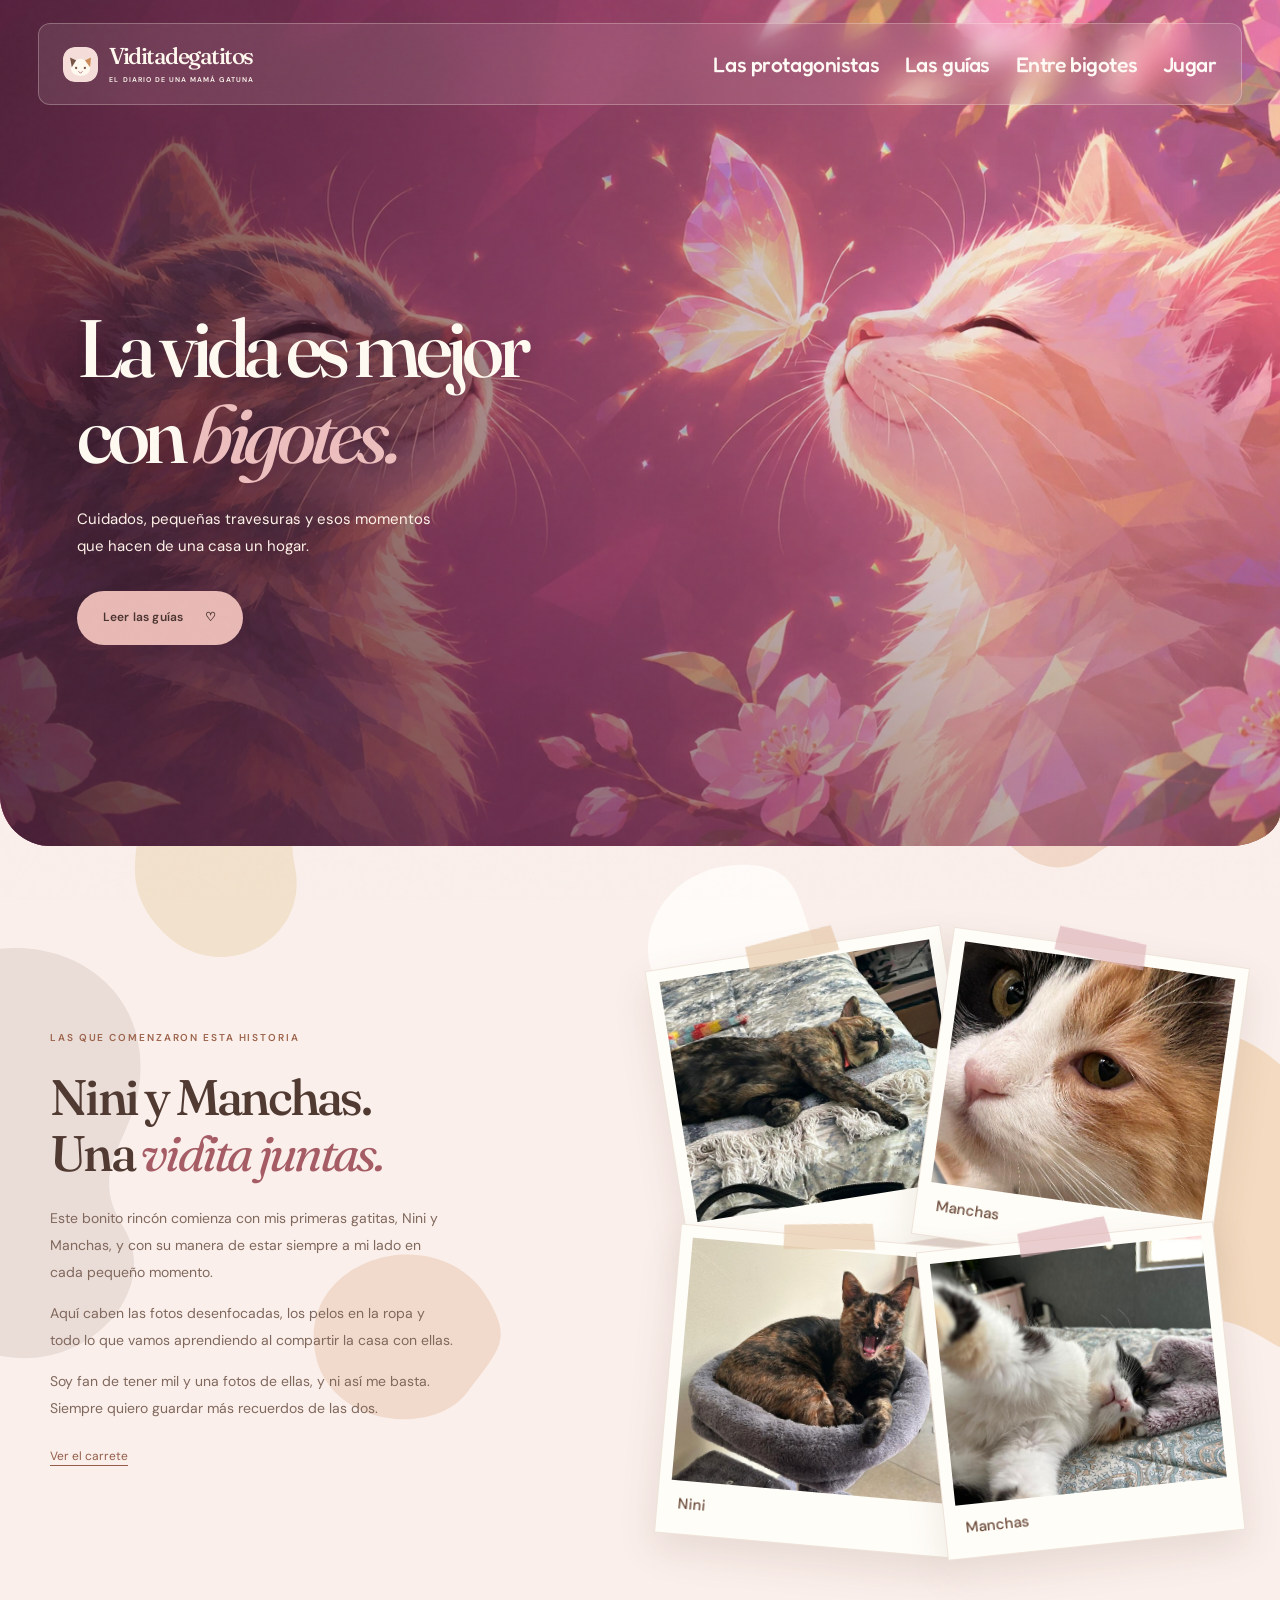
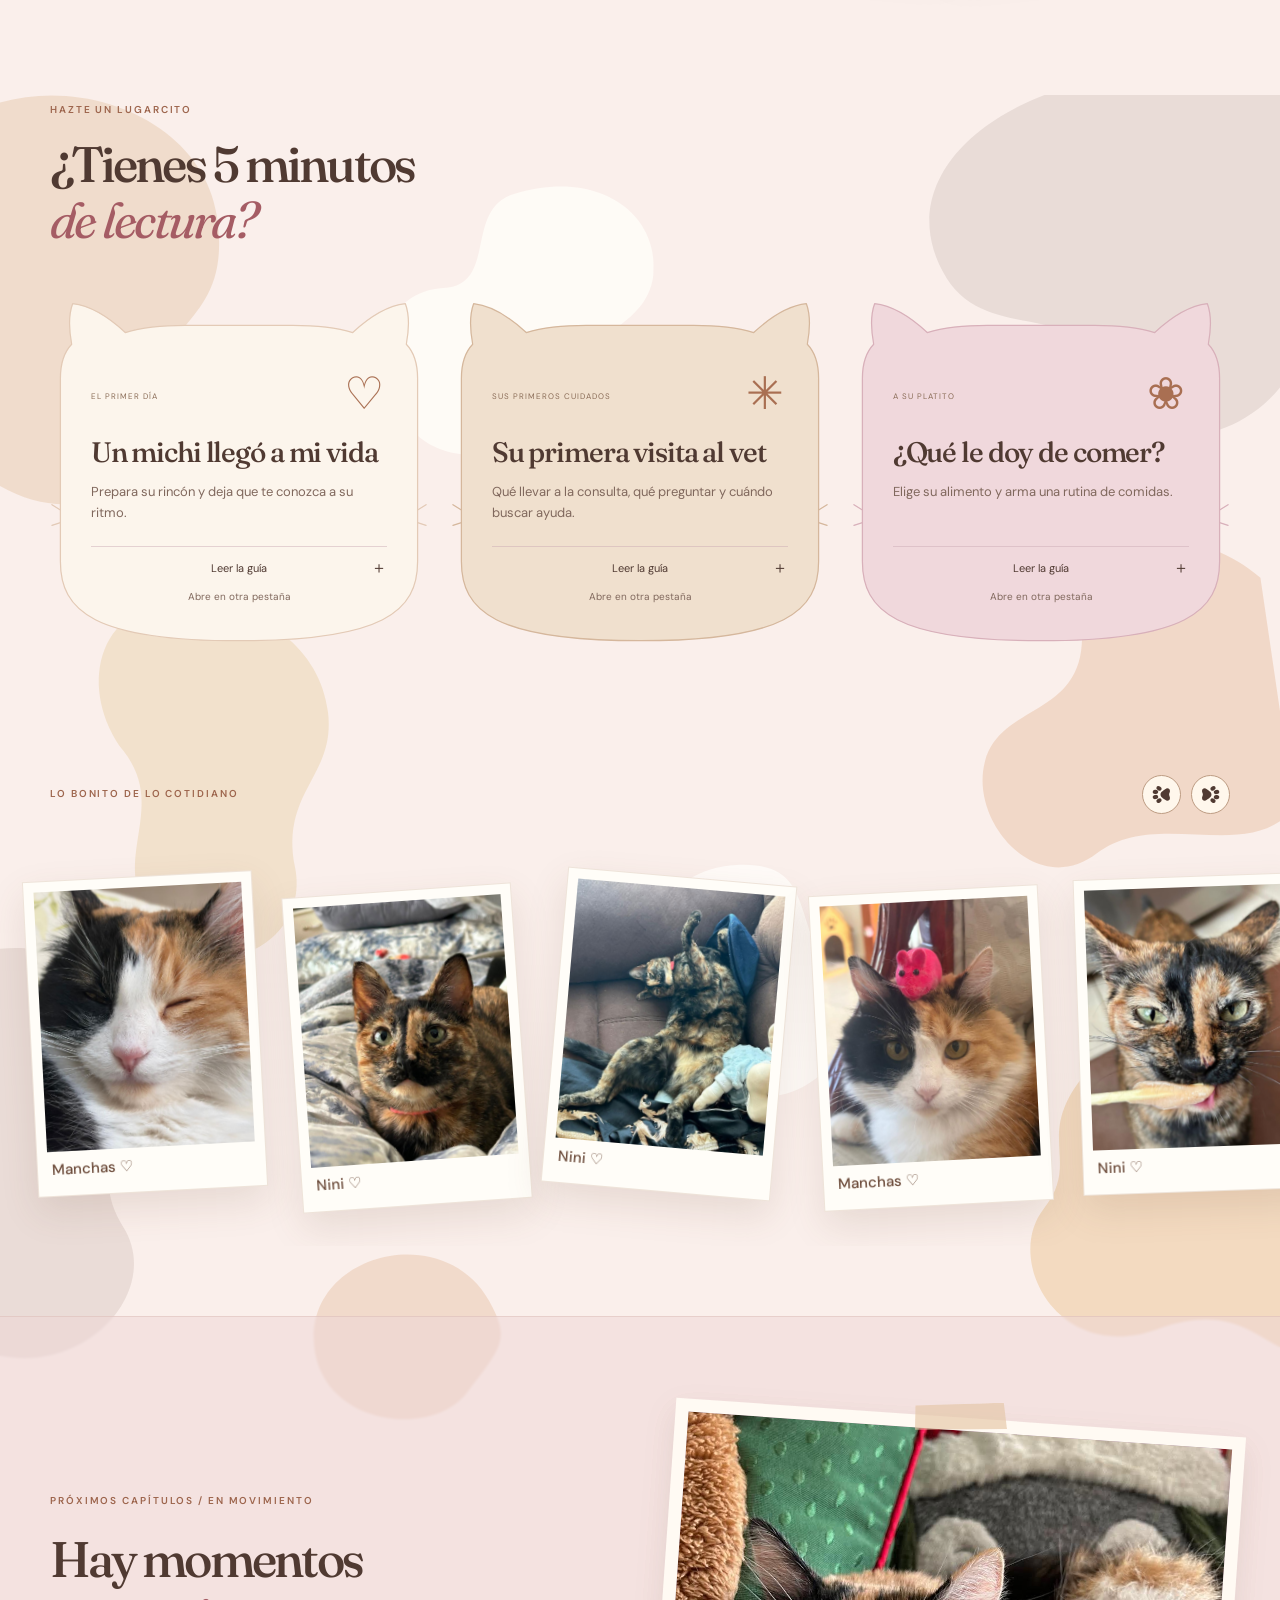
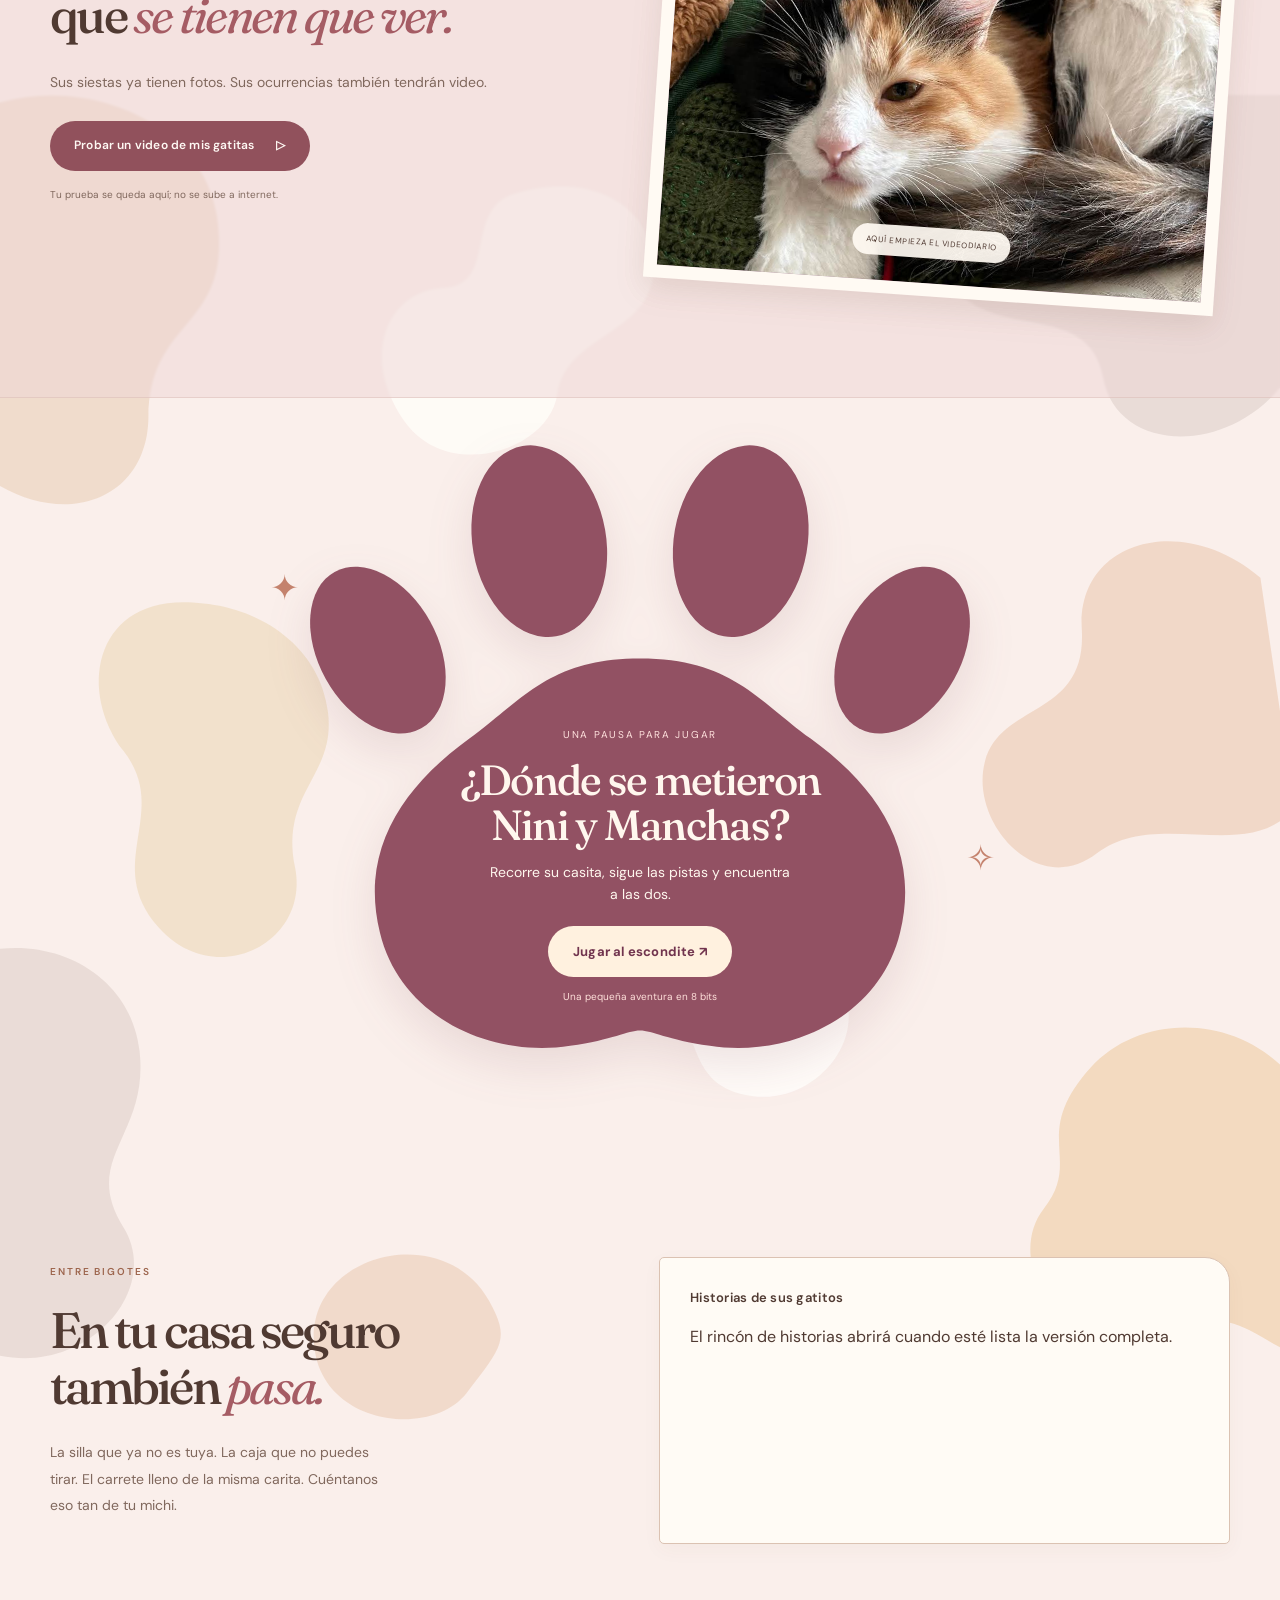
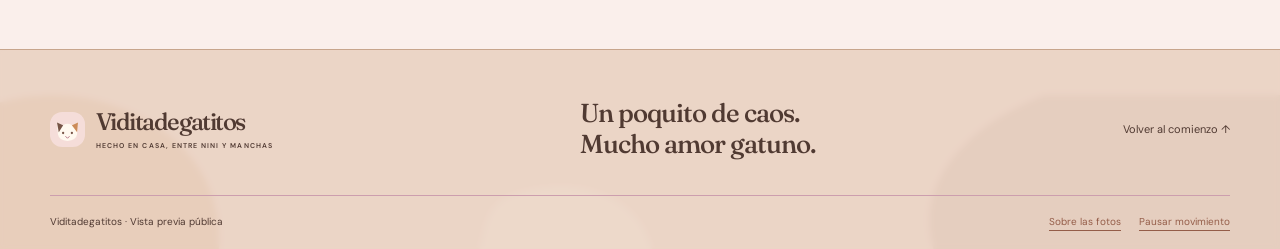
==== commit 20e9f97d: "Mueve la promoción del juego entre el videodiario y Entre bigotes" ====
--- a/index.html
+++ b/index.html
@@ -1,5 +1,5 @@
 <!doctype html>
-<html lang="es"><head><meta charset="utf-8"><meta name="robots" content="noindex"><meta name="viewport" content="width=device-width,initial-scale=1"><meta name="theme-color" content="#f8e5df"><meta name="description" content="Viditadegatitos: el diario de una mamá gatuna. Guías para recibir, cuidar y alimentar a tu gatito, y el álbum de Nini y Manchas."><title>Viditadegatitos · El diario de una mamá gatuna</title><link rel="icon" href="favicon.svg" type="image/svg+xml"><link rel="stylesheet" href="base.css"><link rel="stylesheet" href="natural.css?v=carrete-19"><script defer src="home.js?v=carrete-19"></script><script defer src="natural.js?v=carrete-19"></script></head>
+<html lang="es"><head><meta charset="utf-8"><meta name="robots" content="noindex"><meta name="viewport" content="width=device-width,initial-scale=1"><meta name="theme-color" content="#f8e5df"><meta name="description" content="Viditadegatitos: el diario de una mamá gatuna. Guías para recibir, cuidar y alimentar a tu gatito, y el álbum de Nini y Manchas."><title>Viditadegatitos · El diario de una mamá gatuna</title><link rel="icon" href="favicon.svg" type="image/svg+xml"><link rel="stylesheet" href="base.css"><link rel="stylesheet" href="natural.css?v=juego-ubicacion-20"><script defer src="home.js?v=juego-ubicacion-20"></script><script defer src="natural.js?v=juego-ubicacion-20"></script></head>
 <body><a class="skip" href="#blog">Ir al diario</a><div class="reading-line" aria-hidden="true"><span></span></div>
 <header class="header"><a class="brand" href="#inicio" aria-label="Viditadegatitos, inicio"><img src="favicon.svg" width="35" height="35" alt=""><span>Vidita<span class="brand-rest">degatitos</span><small>EL DIARIO DE UNA MAMÁ GATUNA</small></span></a><button class="menu-toggle" aria-expanded="false" aria-controls="navigation">Menú ☰</button><nav id="navigation" aria-label="Principal"><a href="#nosotras">Las protagonistas</a><a href="#blog">Las guías</a><a href="#comunidad">Entre bigotes</a><a href="#rincon-juego">Jugar</a></nav></header>
 <main id="inicio">
@@ -13,6 +13,9 @@
 </section>
 <section class="section wrap meet-section" id="nosotras"><div class="meet-copy reveal"><span class="eyebrow">LAS QUE COMENZARON ESTA HISTORIA</span><h2>Nini y Manchas.<br>Una <em>vidita juntas.</em></h2><p>Este bonito rincón comienza con mis primeras gatitas, Nini y Manchas, y con su manera de estar siempre a mi lado en cada pequeño momento.</p><p>Aquí caben las fotos desenfocadas, los pelos en la ropa y todo lo que vamos aprendiendo al compartir la casa con ellas.</p><p>Soy fan de tener mil y una fotos de ellas, y ni así me basta. Siempre quiero guardar más recuerdos de las dos.</p><a href="#carrete" class="text-button">Ver el carrete</a></div><div class="meet-photos"><div class="meet-paw-trail" aria-hidden="true" inert></div><button class="polaroid meet-nini" data-photo="nini-dormida.png" data-caption="Nini"><span class="tape" aria-hidden="true"></span><img src="nini-dormida.png" alt="Nini dormida sobre una manta" loading="lazy"><span class="polaroid-caption">Nini</span></button><button class="polaroid meet-manchas" data-photo="manchas-primer-plano.png" data-caption="Manchas"><span class="tape" aria-hidden="true"></span><img src="manchas-primer-plano.png" alt="Primer plano de Manchas con los ojos abiertos" loading="lazy"><span class="polaroid-caption">Manchas</span></button><button class="polaroid meet-extra meet-extra-nini" data-photo="nini-rascador.png" data-caption="Nini"><span class="tape" aria-hidden="true"></span><img src="nini-rascador.png" alt="Nini bostezando en su rascador" loading="lazy"><span class="polaroid-caption">Nini</span></button><button class="polaroid meet-extra meet-extra-manchas" data-photo="manchas-recostada.png" data-caption="Manchas"><span class="tape" aria-hidden="true"></span><img src="manchas-recostada.png" alt="Manchas recostada junto a una manta" loading="lazy"><span class="polaroid-caption">Manchas</span></button></div></section>
 <section class="section welcome wrap" id="blog" aria-labelledby="guide-heading"><div class="section-heading reveal"><div><span class="eyebrow">HAZTE UN LUGARCITO</span><h2 id="guide-heading">¿Tienes 5 minutos<br><em>de lectura?</em></h2></div></div><div class="door-grid"><a class="door reveal" href="primeros-dias.html" target="_blank" rel="noopener"><svg class="door-cat" viewBox="0 0 400 380" preserveAspectRatio="none" aria-hidden="true" focusable="false"><path class="door-cat-face" d="M 10,86 Q 10,61 22,48 Q 17,20 23,3 Q 49,6 79,35 Q 104,27 143,27 H 257 Q 296,27 321,35 Q 351,6 377,3 Q 383,20 378,48 Q 390,61 390,86 V 289 C 390,344 354,377 200,377 C 46,377 10,344 10,289 Z"/><path class="door-cat-whiskers" d="M 10,232 L 1,226 M 10,246 L 1,249 M 390,232 L 399,226 M 390,246 L 399,249"/></svg><span class="door-number">EL PRIMER DÍA</span><span class="door-symbol" aria-hidden="true">♡</span><h3>Un michi llegó a mi vida</h3><p>Prepara su rincón y deja que te conozca a su ritmo.</p><span class="door-action">Leer la guía <span aria-hidden="true">＋</span></span><span class="new-tab-note">Abre en otra pestaña</span></a><a class="door reveal" href="primeros-cuidados.html" target="_blank" rel="noopener"><svg class="door-cat" viewBox="0 0 400 380" preserveAspectRatio="none" aria-hidden="true" focusable="false"><path class="door-cat-face" d="M 10,86 Q 10,61 22,48 Q 17,20 23,3 Q 49,6 79,35 Q 104,27 143,27 H 257 Q 296,27 321,35 Q 351,6 377,3 Q 383,20 378,48 Q 390,61 390,86 V 289 C 390,344 354,377 200,377 C 46,377 10,344 10,289 Z"/><path class="door-cat-whiskers" d="M 10,232 L 1,226 M 10,246 L 1,249 M 390,232 L 399,226 M 390,246 L 399,249"/></svg><span class="door-number">SUS PRIMEROS CUIDADOS</span><span class="door-symbol" aria-hidden="true">✳</span><h3>Su primera visita al vet</h3><p>Qué llevar a la consulta, qué preguntar y cuándo buscar ayuda.</p><span class="door-action">Leer la guía <span aria-hidden="true">＋</span></span><span class="new-tab-note">Abre en otra pestaña</span></a><a class="door reveal" href="alimentacion.html" target="_blank" rel="noopener"><svg class="door-cat" viewBox="0 0 400 380" preserveAspectRatio="none" aria-hidden="true" focusable="false"><path class="door-cat-face" d="M 10,86 Q 10,61 22,48 Q 17,20 23,3 Q 49,6 79,35 Q 104,27 143,27 H 257 Q 296,27 321,35 Q 351,6 377,3 Q 383,20 378,48 Q 390,61 390,86 V 289 C 390,344 354,377 200,377 C 46,377 10,344 10,289 Z"/><path class="door-cat-whiskers" d="M 10,232 L 1,226 M 10,246 L 1,249 M 390,232 L 399,226 M 390,246 L 399,249"/></svg><span class="door-number">A SU PLATITO</span><span class="door-symbol" aria-hidden="true">❀</span><h3>¿Qué le doy de comer?</h3><p>Elige su alimento y arma una rutina de comidas.</p><span class="door-action">Leer la guía <span aria-hidden="true">＋</span></span><span class="new-tab-note">Abre en otra pestaña</span></a></div></section>
+
+<section class="section film-section" id="carrete" aria-label="Más recuerdos de las gatitas"><div class="film-heading wrap"><span class="eyebrow">LO BONITO DE LO COTIDIANO</span><span class="handwritten">desliza, hay más recuerdos…</span><div class="film-buttons"><button id="film-prev" aria-label="Recuerdos anteriores"><svg class="paw-arrow paw-left" viewBox="0 0 32 32" aria-hidden="true" focusable="false" fill="currentColor"><ellipse cx="6.7" cy="12.2" rx="3.2" ry="4.2" transform="rotate(-28 6.7 12.2)"/><ellipse cx="12.2" cy="6.8" rx="3.2" ry="4.2" transform="rotate(-10 12.2 6.8)"/><ellipse cx="20" cy="6.8" rx="3.2" ry="4.2" transform="rotate(10 20 6.8)"/><ellipse cx="25.4" cy="12.2" rx="3.2" ry="4.2" transform="rotate(28 25.4 12.2)"/><path d="M16 14.5c-4.4 0-5.6 4.1-8.1 7.1-2.8 3.3-1.1 7.3 2.8 7.3 2.2 0 3.4-1.3 5.3-1.3s3.1 1.3 5.3 1.3c3.9 0 5.6-4 2.8-7.3-2.5-3-3.7-7.1-8.1-7.1z"/></svg></button><button id="film-next" aria-label="Más recuerdos"><svg class="paw-arrow paw-right" viewBox="0 0 32 32" aria-hidden="true" focusable="false" fill="currentColor"><ellipse cx="6.7" cy="12.2" rx="3.2" ry="4.2" transform="rotate(-28 6.7 12.2)"/><ellipse cx="12.2" cy="6.8" rx="3.2" ry="4.2" transform="rotate(-10 12.2 6.8)"/><ellipse cx="20" cy="6.8" rx="3.2" ry="4.2" transform="rotate(10 20 6.8)"/><ellipse cx="25.4" cy="12.2" rx="3.2" ry="4.2" transform="rotate(28 25.4 12.2)"/><path d="M16 14.5c-4.4 0-5.6 4.1-8.1 7.1-2.8 3.3-1.1 7.3 2.8 7.3 2.2 0 3.4-1.3 5.3-1.3s3.1 1.3 5.3 1.3c3.9 0 5.6-4 2.8-7.3-2.5-3-3.7-7.1-8.1-7.1z"/></svg></button></div></div><div class="film-strip" id="film-strip" tabindex="0" aria-label="Carrusel de polaroids"></div></section>
+<section class="video-section section" id="videos"><div class="wrap video-layout"><div class="video-copy reveal"><span class="eyebrow">PRÓXIMOS CAPÍTULOS / EN MOVIMIENTO</span><h2>Hay momentos<br>que <em>se tienen que ver.</em></h2><p>Sus siestas ya tienen fotos. Sus ocurrencias también tendrán video.</p><label class="button primary" for="video-file">Probar un video de mis gatitas <span>▷</span></label><input hidden type="file" id="video-file" accept="video/mp4,video/webm,video/ogg"><p class="quiet" id="video-status" role="status">Tu prueba se queda aquí; no se sube a internet.</p></div><div class="video-polaroid reveal"><span class="tape" aria-hidden="true"></span><div class="video-frame" id="video-preview"><img src="foto-13.jpg" alt="Manchas descansando en casa junto a una prenda navideña" loading="lazy"><span class="video-label">AQUÍ EMPIEZA EL VIDEODIARIO</span></div><span class="handwritten video-caption">escenas de una vidita con gatitos</span></div></div></section>
 <section class="game-promotion wrap reveal" id="rincon-juego" aria-labelledby="game-promo-title">
 <div class="game-paw">
 <svg class="game-controller-shape" viewBox="0 0 400 600" preserveAspectRatio="none" aria-hidden="true" focusable="false">
@@ -40,8 +43,6 @@
 <a class="button game-promo-button" href="escondite.html"><span class="game-button-desktop">Jugar al escondite <span aria-hidden="true">↗</span></span><span class="game-button-mobile"><span aria-hidden="true">▶</span> JUGAR</span></a>
 <span class="game-promo-detail">Una pequeña aventura en 8 bits</span>
 </div></div></section>
-<section class="section film-section" id="carrete" aria-label="Más recuerdos de las gatitas"><div class="film-heading wrap"><span class="eyebrow">LO BONITO DE LO COTIDIANO</span><span class="handwritten">desliza, hay más recuerdos…</span><div class="film-buttons"><button id="film-prev" aria-label="Recuerdos anteriores"><svg class="paw-arrow paw-left" viewBox="0 0 32 32" aria-hidden="true" focusable="false" fill="currentColor"><ellipse cx="6.7" cy="12.2" rx="3.2" ry="4.2" transform="rotate(-28 6.7 12.2)"/><ellipse cx="12.2" cy="6.8" rx="3.2" ry="4.2" transform="rotate(-10 12.2 6.8)"/><ellipse cx="20" cy="6.8" rx="3.2" ry="4.2" transform="rotate(10 20 6.8)"/><ellipse cx="25.4" cy="12.2" rx="3.2" ry="4.2" transform="rotate(28 25.4 12.2)"/><path d="M16 14.5c-4.4 0-5.6 4.1-8.1 7.1-2.8 3.3-1.1 7.3 2.8 7.3 2.2 0 3.4-1.3 5.3-1.3s3.1 1.3 5.3 1.3c3.9 0 5.6-4 2.8-7.3-2.5-3-3.7-7.1-8.1-7.1z"/></svg></button><button id="film-next" aria-label="Más recuerdos"><svg class="paw-arrow paw-right" viewBox="0 0 32 32" aria-hidden="true" focusable="false" fill="currentColor"><ellipse cx="6.7" cy="12.2" rx="3.2" ry="4.2" transform="rotate(-28 6.7 12.2)"/><ellipse cx="12.2" cy="6.8" rx="3.2" ry="4.2" transform="rotate(-10 12.2 6.8)"/><ellipse cx="20" cy="6.8" rx="3.2" ry="4.2" transform="rotate(10 20 6.8)"/><ellipse cx="25.4" cy="12.2" rx="3.2" ry="4.2" transform="rotate(28 25.4 12.2)"/><path d="M16 14.5c-4.4 0-5.6 4.1-8.1 7.1-2.8 3.3-1.1 7.3 2.8 7.3 2.2 0 3.4-1.3 5.3-1.3s3.1 1.3 5.3 1.3c3.9 0 5.6-4 2.8-7.3-2.5-3-3.7-7.1-8.1-7.1z"/></svg></button></div></div><div class="film-strip" id="film-strip" tabindex="0" aria-label="Carrusel de polaroids"></div></section>
-<section class="video-section section" id="videos"><div class="wrap video-layout"><div class="video-copy reveal"><span class="eyebrow">PRÓXIMOS CAPÍTULOS / EN MOVIMIENTO</span><h2>Hay momentos<br>que <em>se tienen que ver.</em></h2><p>Sus siestas ya tienen fotos. Sus ocurrencias también tendrán video.</p><label class="button primary" for="video-file">Probar un video de mis gatitas <span>▷</span></label><input hidden type="file" id="video-file" accept="video/mp4,video/webm,video/ogg"><p class="quiet" id="video-status" role="status">Tu prueba se queda aquí; no se sube a internet.</p></div><div class="video-polaroid reveal"><span class="tape" aria-hidden="true"></span><div class="video-frame" id="video-preview"><img src="foto-13.jpg" alt="Manchas descansando en casa junto a una prenda navideña" loading="lazy"><span class="video-label">AQUÍ EMPIEZA EL VIDEODIARIO</span></div><span class="handwritten video-caption">escenas de una vidita con gatitos</span></div></div></section>
 <section class="section wrap community" id="comunidad"><div class="community-intro reveal"><span class="eyebrow">ENTRE BIGOTES</span><h2>En tu casa seguro<br>también <em>pasa.</em></h2><p>La silla que ya no es tuya. La caja que no puedes tirar. El carrete lleno de la misma carita. Cuéntanos eso tan de tu michi.</p><span class="handwritten">aquí nos entendemos ♡</span></div><div class="comment-area reveal"><h3 class="community-subtitle">Historias de sus gatitos</h3><p>El rincón de historias abrirá cuando esté lista la versión completa.</p></div></section>
 </main>
 <footer><div class="footer-top wrap"><a class="brand" href="#inicio"><img src="favicon.svg" width="35" height="35" alt=""><span>Vidita<span class="brand-rest">degatitos</span><small>HECHO EN CASA, ENTRE NINI Y MANCHAS</small></span></a><p>Un poquito de caos.<br>Mucho amor gatuno.</p><a href="#inicio">Volver al comienzo ↑</a></div><div class="footer-bottom wrap"><span>Viditadegatitos · Vista previa pública</span><button class="text-button" id="credits">Sobre las fotos</button><button class="text-button" id="motion-toggle" aria-pressed="true">Pausar movimiento</button></div></footer>
@@ -49,3 +50,4 @@
 </body></html>
 
 
+
